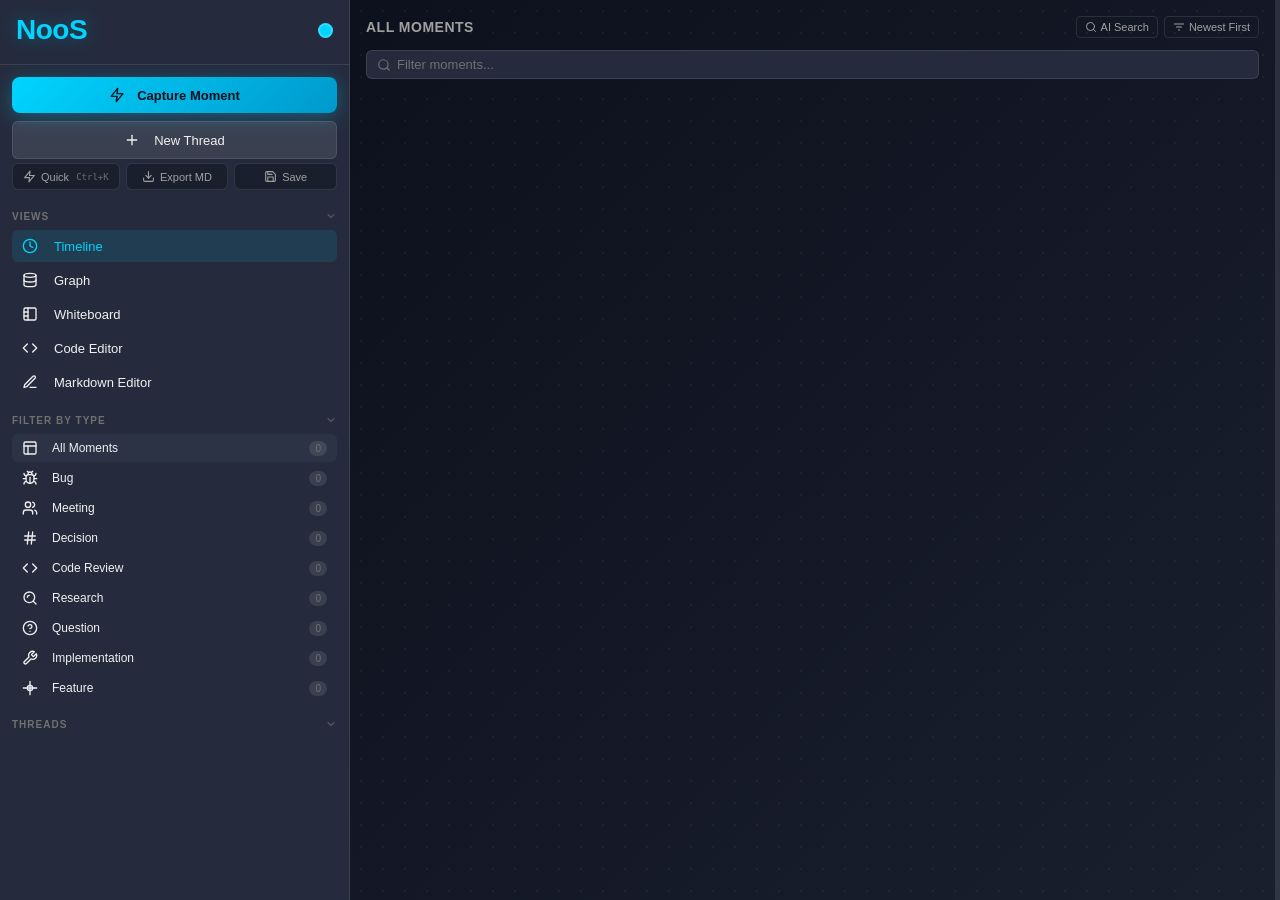
==== noos.html @ 1349503b "Initial commit: NooS, a rebrand of the RUBY moment-tracking app Forked from a working copy of RUBY (" ====
<!DOCTYPE html>
<html lang="en">
<head>
  <meta charset="UTF-8">
  <meta name="viewport" content="width=device-width, initial-scale=1.0">
 <link rel="icon" type="image/svg+xml" href="data:image/svg+xml,%3Csvg%20width%3D%2229%22%20height%3D%2233%22%20viewBox%3D%220%200%2029%2033%22%20fill%3D%22none%22%20xmlns%3D%22http%3A%2F%2Fwww.w3.org%2F2000%2Fsvg%22%3E%3Cpath%20d%3D%22M14.4088%200L28.8087%208.03863V24.1159L14.4088%2032.1545L0%2024.1159V8.03863L14.4088%200Z%22%20fill%3D%22%23FC6188%22%2F%3E%3Cpath%20d%3D%22M14.6623%2016.0365L0.156921%2024.0583L0.156922%208.01465L14.6623%2016.0365Z%22%20fill%3D%22%23E0115F%22%2F%3E%3Cpath%20d%3D%22M28.8087%208.03863L14.4089%2015.9957L14.4089%200L28.8087%208.03863Z%22%20fill%3D%22%23E0115F%22%2F%3E%3Cpath%20d%3D%22M28.8087%2024.1159L14.2226%2016.0346L28.8087%208.03864L28.8087%2024.1159Z%22%20fill%3D%22%23A00942%22%2F%3E%3Cpath%20d%3D%22M14.4088%2032.1545L14.329%2015.914L28.8086%2024.1159L14.4088%2032.1545Z%22%20fill%3D%22%23E0115F%22%2F%3E%3Cpath%20d%3D%22M14.4089%207.18172L22.6007%2011.7519V20.8923L14.4089%2025.4625L6.21705%2020.8923V11.7519L14.4089%207.18172Z%22%20fill%3D%22%23A00942%22%2F%3E%3Cpath%20d%3D%22M14.4088%2025.4625V7.18172L22.6011%2011.3847V20.8923L14.4088%2025.4625Z%22%20fill%3D%22%23FC6188%22%2F%3E%3C%2Fsvg%3E">
  <title>NooS</title>
  <link rel="stylesheet" href="noos.css">
  <script src="https://cdn.jsdelivr.net/npm/marked@11.1.1/marked.min.js"></script>
  <script src="https://cdn.jsdelivr.net/npm/d3@7.8.5/dist/d3.min.js"></script>
</head>
<body>
  <div class="trace-app">
    <!-- Mobile sidebar backdrop -->
    <div class="sidebar-backdrop" id="sidebarBackdrop" onclick="closeMobileSidebar()"></div>
    <!-- Sidebar -->
    <div class="sidebar" id="appSidebar">
      <div class="sidebar-header">
        <div class="sidebar-header-top">
          <div class="logo">
            <button class="logoModalBtn" onclick="showAboutModal()" style="background:none;border:none;cursor:pointer;padding:0;">
              <span class="logo-wordmark">NooS</span>
            </button>
          </div>
          
          <!-- Save Status + Theme grouped right -->
          <div style="display: flex; align-items: center; gap: 8px;">
            <div class="theme-indicator-wrapper">
              <div class="theme-indicator" id="themeIndicator" title="Change theme" onclick="toggleThemePopover(event)"></div>
              <div class="theme-popover" id="themePopover">
                <div class="theme-popover-title">Theme</div>
                <div class="theme-swatch-grid">
                  <div class="theme-swatch" data-theme="classic" style="background:#00d4ff" title="NooS Classic" onclick="applyTheme('classic');closeThemePopover()"></div>
                  <div class="theme-swatch" data-theme="ruby-noir" style="background:#e0115f" title="NooS Noir" onclick="applyTheme('ruby-noir');closeThemePopover()"></div>
                  <div class="theme-swatch" data-theme="ruby-twilight" style="background:#a78bfa" title="NooS Twilight" onclick="applyTheme('ruby-twilight');closeThemePopover()"></div>
                  <div class="theme-swatch" data-theme="ruby-forest" style="background:#34d399" title="NooS Forest" onclick="applyTheme('ruby-forest');closeThemePopover()"></div>
                  <div class="theme-swatch" data-theme="ruby-ocean" style="background:#3b82f6" title="NooS Ocean" onclick="applyTheme('ruby-ocean');closeThemePopover()"></div>
                  <div class="theme-swatch" data-theme="ruby-ember" style="background:#f59e0b" title="NooS Ember" onclick="applyTheme('ruby-ember');closeThemePopover()"></div>
                  <div class="theme-swatch" data-theme="ruby-slate" style="background:#58a6ff" title="NooS Slate" onclick="applyTheme('ruby-slate');closeThemePopover()"></div>
                  <div class="theme-swatch" data-theme="ruby-midnight" style="background:#60a5fa" title="NooS Midnight" onclick="applyTheme('ruby-midnight');closeThemePopover()"></div>
                  <div class="theme-swatch" data-theme="ruby-crimson" style="background:#fb7185" title="NooS Crimson" onclick="applyTheme('ruby-crimson');closeThemePopover()"></div>
                  <div class="theme-swatch" data-theme="ruby-cosmic" style="background:#c084fc" title="NooS Cosmic" onclick="applyTheme('ruby-cosmic');closeThemePopover()"></div>
                </div>
              </div>
            </div>
        </div>
      </div>
      </div>

      <div style="display: flex; flex-direction: column; gap: 8px; padding: 12px 12px 4px;">
        <button class="btn-primary" id="captureMomentBtn" style="width: 100%; margin: 0;">
          <svg class="icon-action" xmlns="http://www.w3.org/2000/svg" viewBox="0 0 24 24" fill="none" stroke="currentColor" stroke-width="2" stroke-linecap="round" stroke-linejoin="round"><polygon points="13 2 3 14 12 14 11 22 21 10 12 10 13 2"/></svg> Capture Moment
        </button>
        <button class="btn-secondary" id="newThreadBtn" style="width: 100%;">
          <svg class="icon-action" xmlns="http://www.w3.org/2000/svg" viewBox="0 0 24 24" fill="none" stroke="currentColor" stroke-width="2" stroke-linecap="round" stroke-linejoin="round"><path d="M5 12h14"/><path d="M12 5v14"/></svg> New Thread
        </button>
      </div>
      <div class="sidebar-tools">
        <button class="sidebar-tool-btn" onclick="openQuickCapture()" title="Quick Capture (Ctrl+K)">
          <svg xmlns="http://www.w3.org/2000/svg" viewBox="0 0 24 24" fill="none" stroke="currentColor" stroke-width="2" stroke-linecap="round" stroke-linejoin="round"><path d="M13 2 3 14h9l-1 8 10-12h-9l1-8z"/></svg>
          Quick <kbd style="font-size:9px;opacity:0.6;font-family:monospace;margin-left:2px;">Ctrl+K</kbd>
        </button>
        <button class="sidebar-tool-btn" onclick="exportToMarkdown()" title="Export to Markdown">
          <svg xmlns="http://www.w3.org/2000/svg" viewBox="0 0 24 24" fill="none" stroke="currentColor" stroke-width="2" stroke-linecap="round" stroke-linejoin="round"><path d="M21 15v4a2 2 0 0 1-2 2H5a2 2 0 0 1-2-2v-4"/><polyline points="7 10 12 15 17 10"/><line x1="12" x2="12" y1="15" y2="3"/></svg>
          Export MD
        </button>
        <button class="sidebar-tool-btn" id="navSaveBtn" onclick="navSave()" title="Save Now">
          <svg xmlns="http://www.w3.org/2000/svg" viewBox="0 0 24 24" fill="none" stroke="currentColor" stroke-width="2" stroke-linecap="round" stroke-linejoin="round"><path d="M19 21H5a2 2 0 0 1-2-2V5a2 2 0 0 1 2-2h11l5 5v11a2 2 0 0 1-2 2z"/><polyline points="17 21 17 13 7 13 7 21"/><polyline points="7 3 7 8 15 8"/></svg>
          Save
        </button>
      </div>

      <div class="nav-section">
        <h3 data-section="views" onclick="toggleNavSection('views')">Views <svg class="nav-section-chevron" xmlns="http://www.w3.org/2000/svg" viewBox="0 0 24 24" fill="none" stroke="currentColor" stroke-width="2.5" stroke-linecap="round" stroke-linejoin="round"><polyline points="6 9 12 15 18 9"/></svg></h3>
        <div class="nav-section-body" id="nav-section-body-views">
        <div class="nav-item active" data-view="timeline">
          <svg class="icon-nav" xmlns="http://www.w3.org/2000/svg" viewBox="0 0 24 24" fill="none" stroke="currentColor" stroke-width="2" stroke-linecap="round" stroke-linejoin="round"><circle cx="12" cy="12" r="10"/><polyline points="12 6 12 12 16 14"/></svg>
          Timeline
        </div>
        <div class="nav-item" data-view="graph">
          <svg class="icon-nav" xmlns="http://www.w3.org/2000/svg" viewBox="0 0 24 24" fill="none" stroke="currentColor" stroke-width="2" stroke-linecap="round" stroke-linejoin="round"><ellipse cx="12" cy="5" rx="9" ry="3"/><path d="M3 5v14c0 1.66 4 3 9 3s9-1.34 9-3V5"/><path d="M3 12c0 1.66 4 3 9 3s9-1.34 9-3"/></svg>
          Graph
        </div>
        <div class="nav-item" data-view="whiteboard">
          <svg class="icon-nav" xmlns="http://www.w3.org/2000/svg" viewBox="0 0 24 24" fill="none" stroke="currentColor" stroke-width="2" stroke-linecap="round" stroke-linejoin="round"><rect x="3" y="3" width="18" height="18" rx="2"/><path d="M9 3v18"/><path d="M3 9h6"/><path d="M3 15h6"/></svg>
          Whiteboard
        </div>
        <div class="nav-item" data-view="code">
          <svg class="icon-nav" xmlns="http://www.w3.org/2000/svg" viewBox="0 0 24 24" fill="none" stroke="currentColor" stroke-width="2" stroke-linecap="round" stroke-linejoin="round"><polyline points="16 18 22 12 16 6"/><polyline points="8 6 2 12 8 18"/></svg>
          Code Editor
        </div>
        <div class="nav-item" data-view="editor">
          <svg class="icon-nav" xmlns="http://www.w3.org/2000/svg" viewBox="0 0 24 24" fill="none" stroke="currentColor" stroke-width="2" stroke-linecap="round" stroke-linejoin="round"><path d="M12 20h9"/><path d="M16.5 3.5a2.121 2.121 0 0 1 3 3L7 19l-4 1 1-4Z"/></svg>
          Markdown Editor
        </div>
        </div>

        <h3 data-section="filtertype" onclick="toggleNavSection('filtertype')">Filter by Type <svg class="nav-section-chevron" xmlns="http://www.w3.org/2000/svg" viewBox="0 0 24 24" fill="none" stroke="currentColor" stroke-width="2.5" stroke-linecap="round" stroke-linejoin="round"><polyline points="6 9 12 15 18 9"/></svg></h3>
        <div class="nav-section-body" id="nav-section-body-filtertype">
        <div class="filter-item active" data-filter="all">
          <div class="filter-label">
            <svg class="icon-nav" xmlns="http://www.w3.org/2000/svg" viewBox="0 0 24 24" fill="none" stroke="currentColor" stroke-width="2" stroke-linecap="round" stroke-linejoin="round"><rect width="18" height="18" x="3" y="3" rx="2"/><path d="M3 9h18"/><path d="M9 21V9"/></svg>
            All Moments
          </div>
          <div class="filter-count" id="count-all">0</div>
        </div>
        <div class="filter-item" data-filter="bug">
          <div class="filter-label">
            <svg class="icon-nav" xmlns="http://www.w3.org/2000/svg" viewBox="0 0 24 24" fill="none" stroke="currentColor" stroke-width="2" stroke-linecap="round" stroke-linejoin="round"><path d="m8 2 1.88 1.88"/><path d="M14.12 3.88 16 2"/><path d="M9 7.13v-1a3.003 3.003 0 1 1 6 0v1"/><path d="M12 20c-3.3 0-6-2.7-6-6v-3a4 4 0 0 1 4-4h4a4 4 0 0 1 4 4v3c0 3.3-2.7 6-6 6"/><path d="M12 20v-9"/><path d="M6.53 9C4.6 8.8 3 7.1 3 5"/><path d="M6 13H2"/><path d="M3 21c0-2.1 1.7-3.9 3.8-4"/><path d="M20.97 5c0 2.1-1.6 3.8-3.5 4"/><path d="M22 13h-4"/><path d="M17.2 17c2.1.1 3.8 1.9 3.8 4"/></svg>
            Bug
          </div>
          <div class="filter-count" id="count-bug">0</div>
        </div>
        <div class="filter-item" data-filter="meeting">
          <div class="filter-label">
            <svg class="icon-nav" xmlns="http://www.w3.org/2000/svg" viewBox="0 0 24 24" fill="none" stroke="currentColor" stroke-width="2" stroke-linecap="round" stroke-linejoin="round"><path d="M16 21v-2a4 4 0 0 0-4-4H6a4 4 0 0 0-4 4v2"/><circle cx="9" cy="7" r="4"/><path d="M22 21v-2a4 4 0 0 0-3-3.87"/><path d="M16 3.13a4 4 0 0 1 0 7.75"/></svg>
            Meeting
          </div>
          <div class="filter-count" id="count-meeting">0</div>
        </div>
        <div class="filter-item" data-filter="decision">
          <div class="filter-label">
            <svg class="icon-nav" xmlns="http://www.w3.org/2000/svg" viewBox="0 0 24 24" fill="none" stroke="currentColor" stroke-width="2" stroke-linecap="round" stroke-linejoin="round"><line x1="4" x2="20" y1="9" y2="9"/><line x1="4" x2="20" y1="15" y2="15"/><line x1="10" x2="8" y1="3" y2="21"/><line x1="16" x2="14" y1="3" y2="21"/></svg>
            Decision
          </div>
          <div class="filter-count" id="count-decision">0</div>
        </div>
        <div class="filter-item" data-filter="codereview">
          <div class="filter-label">
            <svg class="icon-nav" xmlns="http://www.w3.org/2000/svg" viewBox="0 0 24 24" fill="none" stroke="currentColor" stroke-width="2" stroke-linecap="round" stroke-linejoin="round"><polyline points="16 18 22 12 16 6"/><polyline points="8 6 2 12 8 18"/></svg>
            Code Review
          </div>
          <div class="filter-count" id="count-codereview">0</div>
        </div>
        <div class="filter-item" data-filter="research">
          <div class="filter-label">
            <svg class="icon-nav" xmlns="http://www.w3.org/2000/svg" viewBox="0 0 24 24" fill="none" stroke="currentColor" stroke-width="2" stroke-linecap="round" stroke-linejoin="round"><circle cx="11" cy="11" r="8"/><path d="m21 21-4.3-4.3"/><path d="M11 8a3 3 0 0 0-3 3"/></svg>
            Research
          </div>
          <div class="filter-count" id="count-research">0</div>
        </div>
        <div class="filter-item" data-filter="question">
          <div class="filter-label">
            <svg class="icon-nav" xmlns="http://www.w3.org/2000/svg" viewBox="0 0 24 24" fill="none" stroke="currentColor" stroke-width="2" stroke-linecap="round" stroke-linejoin="round"><circle cx="12" cy="12" r="10"/><path d="M9.09 9a3 3 0 0 1 5.83 1c0 2-3 3-3 3"/><path d="M12 17h.01"/></svg>
            Question
          </div>
          <div class="filter-count" id="count-question">0</div>
        </div>
        <div class="filter-item" data-filter="implementation">
          <div class="filter-label">
            <svg class="icon-nav" xmlns="http://www.w3.org/2000/svg" viewBox="0 0 24 24" fill="none" stroke="currentColor" stroke-width="2" stroke-linecap="round" stroke-linejoin="round"><path d="M14.7 6.3a1 1 0 0 0 0 1.4l1.6 1.6a1 1 0 0 0 1.4 0l3.77-3.77a6 6 0 0 1-7.94 7.94l-6.91 6.91a2.12 2.12 0 0 1-3-3l6.91-6.91a6 6 0 0 1 7.94-7.94l-3.76 3.76z"/></svg>
            Implementation
          </div>
          <div class="filter-count" id="count-implementation">0</div>
        </div>
        <div class="filter-item" data-filter="feature">
          <div class="filter-label">
            <svg class="icon-nav" xmlns="http://www.w3.org/2000/svg" viewBox="0 0 24 24" fill="none" stroke="currentColor" stroke-width="2" stroke-linecap="round" stroke-linejoin="round"><path d="M12 2v20M2 12h20"/><circle cx="12" cy="12" r="4"/></svg>
            Feature
          </div>
          <div class="filter-count" id="count-feature">0</div>
        </div>
        </div><!-- end nav-section-body-filtertype -->

        <h3 data-section="threads" onclick="toggleNavSection('threads')">Threads <svg class="nav-section-chevron" xmlns="http://www.w3.org/2000/svg" viewBox="0 0 24 24" fill="none" stroke="currentColor" stroke-width="2.5" stroke-linecap="round" stroke-linejoin="round"><polyline points="6 9 12 15 18 9"/></svg></h3>
        <div class="nav-section-body" id="nav-section-body-threads">
        <div class="thread-list" id="threadList"></div>

        <div id="unthreadedFilter" class="filter-item hidden" style="margin-top: 12px;">
          <div class="filter-label">
            <svg class="icon-context" xmlns="http://www.w3.org/2000/svg" viewBox="0 0 24 24" fill="none" stroke="currentColor" stroke-width="2" stroke-linecap="round" stroke-linejoin="round"><line x1="12" x2="12" y1="17" y2="22"/><path d="M5 17h14v-1.76a2 2 0 0 0-1.11-1.79l-1.78-.9A2 2 0 0 1 15 10.76V6h1a2 2 0 0 0 0-4H8a2 2 0 0 0 0 4h1v4.76a2 2 0 0 1-1.11 1.79l-1.78.9A2 2 0 0 0 5 15.24Z"/></svg> Unthreaded
          </div>
          <div class="filter-count" id="count-unthreaded">0</div>
        </div>
        </div><!-- end nav-section-body-threads -->
      </div>
      
    </div>
    
    <!-- Timeline View -->
    <div class="timeline-view" id="timelineView">
      <div class="timeline-list">
        <div class="timeline-header" style="display:flex;align-items:center;justify-content:space-between;gap:8px;">
          <div class="timeline-title" id="timelineTitle">All Moments</div>
          <div style="display:flex;align-items:center;gap:6px;">
            <button class="sort-toggle-btn" id="aiSearchToggleBtn" onclick="toggleAiSearch()" title="AI Semantic Search">
              <svg xmlns="http://www.w3.org/2000/svg" viewBox="0 0 24 24" fill="none" stroke="currentColor" stroke-width="2" stroke-linecap="round" stroke-linejoin="round"><circle cx="11" cy="11" r="8"/><path d="m21 21-4.3-4.3"/></svg>
              AI Search
            </button>
            <button class="sort-toggle-btn" id="sortToggleBtn" onclick="toggleSortOrder()" title="Toggle sort order">
              <svg xmlns="http://www.w3.org/2000/svg" viewBox="0 0 24 24" fill="none" stroke="currentColor" stroke-width="2" stroke-linecap="round" stroke-linejoin="round"><path d="M3 6h18M7 12h10M11 18h2"/></svg>
              <span id="sortToggleLabel">Newest First</span>
            </button>
          </div>
        </div>

        <!-- AI Search Panel -->
        <div id="aiSearchPanel" style="display:none; padding: 10px 0 6px; border-bottom: 1px solid var(--border-color); margin-bottom: 8px;">
          <div style="display:flex;gap:8px;align-items:center;">
            <input id="searchInput" class="search-input" style="flex:1;font-size:13px;padding:8px 12px;background:rgba(0,0,0,0.3);border:1px solid var(--border-color);border-radius:6px;color:var(--text-primary);outline:none;" placeholder="Search by meaning… e.g. 'deploys that caused errors'">
            <button class="btn-search" id="searchBtn" style="white-space:nowrap;padding:8px 14px;font-size:12px;">🔍 Search</button>
            <button onclick="closeAiSearch()" style="background:none;border:none;color:var(--text-muted);cursor:pointer;font-size:16px;padding:4px 6px;" title="Close">✕</button>
          </div>
          <div id="searchResults" style="margin-top:6px;font-size:12px;color:var(--text-muted);"></div>
        </div>
        <div id="threadBanner" class="thread-banner hidden">
          <div class="thread-banner-content">
            <span class="thread-banner-icon"><svg class="icon-context" xmlns="http://www.w3.org/2000/svg" viewBox="0 0 24 24" fill="none" stroke="currentColor" stroke-width="2" stroke-linecap="round" stroke-linejoin="round"><path d="M12 17h.01"/><path d="M15 2H6a2 2 0 0 0-2 2v16a2 2 0 0 0 2 2h12a2 2 0 0 0 2-2V7Z"/><path d="M14 2v4a2 2 0 0 0 2 2h4"/></svg></span>
            <span class="thread-banner-text" id="threadBannerText"></span>
          </div>
          <div class="thread-banner-actions">
            <button class="thread-banner-btn" id="threadBannerDeleteBtn" onclick="confirmDeleteThread()" title="Delete Thread"><svg class="icon-action" xmlns="http://www.w3.org/2000/svg" viewBox="0 0 24 24" fill="none" stroke="currentColor" stroke-width="2" stroke-linecap="round" stroke-linejoin="round"><path d="M3 6h18"/><path d="M19 6v14c0 1-1 2-2 2H7c-1 0-2-1-2-2V6"/><path d="M8 6V4c0-1 1-2 2-2h4c1 0 2 1 2 2v2"/><line x1="10" x2="10" y1="11" y2="17"/><line x1="14" x2="14" y1="11" y2="17"/></svg></button>
            <button class="thread-banner-close" onclick="clearThreadFilter()">✕</button>
          </div>
        </div>
        <!-- Inline filter bar -->
        <div class="inline-filter-bar">
          <svg xmlns="http://www.w3.org/2000/svg" viewBox="0 0 24 24" fill="none" stroke="currentColor" stroke-width="2" stroke-linecap="round" stroke-linejoin="round"><circle cx="11" cy="11" r="8"/><path d="m21 21-4.3-4.3"/></svg>
          <input class="inline-filter-input" id="inlineFilterInput" type="text" placeholder="Filter moments..." autocomplete="off" oninput="onInlineFilterInput(this.value)">
          <button class="inline-filter-clear" id="inlineFilterClear" onclick="clearInlineFilter()" title="Clear filter">×</button>
        </div>
        <div id="onThisDayBanner"></div>
        <div id="momentsList"></div>
      </div>

      <!-- Resize Handle -->
      <div class="timeline-resize-handle" id="timelineResizeHandle"></div>

      <div class="detail-panel" id="detailPanel"></div>
    </div>

    <!-- Capture View -->
    <div class="capture-view" id="captureView">
      <div class="capture-header">
        <h1 id="captureTitle">Capture a Moment</h1>
        <div class="capture-subtitle" id="captureSubtitle">What are you thinking right now?</div>
        <div id="captureThreadIndicator" class="capture-thread-indicator hidden"></div>
      </div>
      
      <div class="type-selector" id="typeSelector">
        <div class="type-btn active" data-type="bug" style="color: #fa5252;">
          <div class="type-btn-icon"><svg class="icon-moment" xmlns="http://www.w3.org/2000/svg" viewBox="0 0 24 24" fill="none" stroke="currentColor" stroke-width="2" stroke-linecap="round" stroke-linejoin="round"><path d="m8 2 1.88 1.88"/><path d="M14.12 3.88 16 2"/><path d="M9 7.13v-1a3.003 3.003 0 1 1 6 0v1"/><path d="M12 20c-3.3 0-6-2.7-6-6v-3a4 4 0 0 1 4-4h4a4 4 0 0 1 4 4v3c0 3.3-2.7 6-6 6"/><path d="M12 20v-9"/><path d="M6.53 9C4.6 8.8 3 7.1 3 5"/><path d="M6 13H2"/><path d="M3 21c0-2.1 1.7-3.9 3.8-4"/><path d="M20.97 5c0 2.1-1.6 3.8-3.5 4"/><path d="M22 13h-4"/><path d="M17.2 17c2.1.1 3.8 1.9 3.8 4"/></svg></div>
          <div class="type-btn-label">Bug</div>
        </div>
        <div class="type-btn" data-type="meeting" style="color: #339af0;">
          <div class="type-btn-icon"><svg class="icon-moment" xmlns="http://www.w3.org/2000/svg" viewBox="0 0 24 24" fill="none" stroke="currentColor" stroke-width="2" stroke-linecap="round" stroke-linejoin="round"><path d="M16 21v-2a4 4 0 0 0-4-4H6a4 4 0 0 0-4 4v2"/><circle cx="9" cy="7" r="4"/><path d="M22 21v-2a4 4 0 0 0-3-3.87"/><path d="M16 3.13a4 4 0 0 1 0 7.75"/></svg></div>
          <div class="type-btn-label">Meeting</div>
        </div>
        <div class="type-btn" data-type="decision" style="color: #be4bdb;">
          <div class="type-btn-icon"><svg class="icon-moment" xmlns="http://www.w3.org/2000/svg" viewBox="0 0 24 24" fill="none" stroke="currentColor" stroke-width="2" stroke-linecap="round" stroke-linejoin="round"><line x1="4" x2="20" y1="9" y2="9"/><line x1="4" x2="20" y1="15" y2="15"/><line x1="10" x2="8" y1="3" y2="21"/><line x1="16" x2="14" y1="3" y2="21"/></svg></div>
          <div class="type-btn-label">Decision</div>
        </div>
        <div class="type-btn" data-type="codereview" style="color: #20c997;">
          <div class="type-btn-icon"><svg class="icon-moment" xmlns="http://www.w3.org/2000/svg" viewBox="0 0 24 24" fill="none" stroke="currentColor" stroke-width="2" stroke-linecap="round" stroke-linejoin="round"><polyline points="16 18 22 12 16 6"/><polyline points="8 6 2 12 8 18"/></svg></div>
          <div class="type-btn-label">Code Review</div>
        </div>
        <div class="type-btn" data-type="research" style="color: #a78bfa;">
          <div class="type-btn-icon"><svg class="icon-moment" xmlns="http://www.w3.org/2000/svg" viewBox="0 0 24 24" fill="none" stroke="currentColor" stroke-width="2" stroke-linecap="round" stroke-linejoin="round"><circle cx="11" cy="11" r="8"/><path d="m21 21-4.3-4.3"/><path d="M11 8a3 3 0 0 0-3 3"/></svg></div>
          <div class="type-btn-label">Research</div>
        </div>
        <div class="type-btn" data-type="question" style="color: #ff922b;">
          <div class="type-btn-icon"><svg class="icon-moment" xmlns="http://www.w3.org/2000/svg" viewBox="0 0 24 24" fill="none" stroke="currentColor" stroke-width="2" stroke-linecap="round" stroke-linejoin="round"><circle cx="12" cy="12" r="10"/><path d="M9.09 9a3 3 0 0 1 5.83 1c0 2-3 3-3 3"/><path d="M12 17h.01"/></svg></div>
          <div class="type-btn-label">Question</div>
        </div>
        <div class="type-btn" data-type="implementation" style="color: #51cf66;">
          <div class="type-btn-icon"><svg class="icon-moment" xmlns="http://www.w3.org/2000/svg" viewBox="0 0 24 24" fill="none" stroke="currentColor" stroke-width="2" stroke-linecap="round" stroke-linejoin="round"><path d="M14.7 6.3a1 1 0 0 0 0 1.4l1.6 1.6a1 1 0 0 0 1.4 0l3.77-3.77a6 6 0 0 1-7.94 7.94l-6.91 6.91a2.12 2.12 0 0 1-3-3l6.91-6.91a6 6 0 0 1 7.94-7.94l-3.76 3.76z"/></svg></div>
          <div class="type-btn-label">Implementation</div>
        </div>
        <div class="type-btn" data-type="feature" style="color: #ffd43b;">
          <div class="type-btn-icon"><svg class="icon-moment" xmlns="http://www.w3.org/2000/svg" viewBox="0 0 24 24" fill="none" stroke="currentColor" stroke-width="2" stroke-linecap="round" stroke-linejoin="round"><path d="M12 2v20M2 12h20"/><circle cx="12" cy="12" r="4"/></svg></div>
          <div class="type-btn-label">Feature</div>
        </div>
      </div>
      
      <div class="form-group">
        <label class="form-label">Thread (Optional)</label>
        <div style="display: flex; gap: 12px; align-items: center;">
          <select id="captureThreadSelect" class="form-input" style="flex: 1; margin: 0;">
            <option value="">No thread</option>
          </select>
          <button class="btn-secondary" id="createThreadFromCaptureBtn" style="margin: 0; white-space: nowrap;">
            <svg class="icon-action" xmlns="http://www.w3.org/2000/svg" viewBox="0 0 24 24" fill="none" stroke="currentColor" stroke-width="2" stroke-linecap="round" stroke-linejoin="round"><path d="M5 12h14"/><path d="M12 5v14"/></svg> New Thread
          </button>
        </div>
      </div>
      
      <div class="form-group">
        <label class="form-label">Your Thought</label>
        <textarea id="captureText" class="form-textarea" placeholder="What's on your mind? (Markdown + [[wikilinks]] supported)"></textarea>
      </div>
      
      <div id="templateFields" class="form-group" style="display: none;">
        <label class="form-label">Additional Details</label>
        <div id="templateFieldsContainer"></div>
      </div>
      
      <div class="form-grid">
        <div class="form-group" style="margin-bottom: 0;">
          <label class="form-label">Context (Optional)</label>
          <div class="context-fields">
            <input id="contextService" class="form-input" placeholder="Service name">
            <input id="contextEnvironment" class="form-input" placeholder="Environment" value="production">
            <input id="contextVersion" class="form-input" placeholder="Version/commit">
          </div>
        </div>
        
        <div class="form-group" style="margin-bottom: 0;">
          <label class="form-label">Priority / Pin</label>
          <div class="priority-selector">
            <button class="priority-btn" data-priority="critical">
              🔴 Critical
            </button>
            <button class="priority-btn" data-priority="follow-up">
              🟡 Follow-up
            </button>
            <button class="priority-btn" data-priority="pinned">
              ⭐ Pinned
            </button>
            <button class="priority-btn" data-priority="none">
              ➖ None
            </button>
          </div>
        </div>
      </div>
      
      <div class="form-group">
        <label class="form-label">Tags</label>
        <div class="tags-input-container">
          <input id="tagsInput" class="tags-input" placeholder="Add tags (e.g., #latency, #ui, #customer-impact) - press Enter to add">
        </div>
        <div class="tags-display" id="tagsDisplay"></div>
      </div>
      
      <div class="form-group">
        <label class="form-label">Attachments</label>
        <div style="display: flex; gap: 12px; margin-bottom: 12px;">
          <button class="btn-secondary" id="addChartBtn" style="flex: 1; margin: 0;">
            <svg class="icon-content" xmlns="http://www.w3.org/2000/svg" viewBox="0 0 24 24" fill="none" stroke="currentColor" stroke-width="2" stroke-linecap="round" stroke-linejoin="round"><polyline points="22 12 18 12 15 21 9 3 6 12 2 12"/></svg>
            Chart
          </button>
          <button class="btn-secondary" id="addCodeBtn" style="flex: 1; margin: 0;">
            <svg class="icon-content" xmlns="http://www.w3.org/2000/svg" viewBox="0 0 24 24" fill="none" stroke="currentColor" stroke-width="2" stroke-linecap="round" stroke-linejoin="round"><polyline points="16 18 22 12 16 6"/><polyline points="8 6 2 12 8 18"/></svg>
            Code
          </button>
          <button class="btn-secondary" id="addTableBtn" style="flex: 1; margin: 0;">
            <svg class="icon-content" xmlns="http://www.w3.org/2000/svg" viewBox="0 0 24 24" fill="none" stroke="currentColor" stroke-width="2" stroke-linecap="round" stroke-linejoin="round"><rect width="18" height="18" x="3" y="3" rx="2"/><path d="M3 9h18"/><path d="M3 15h18"/><path d="M9 3v18"/><path d="M15 3v18"/></svg>
            Table
          </button>
          <button class="btn-secondary" id="addFileBtn" style="flex: 1; margin: 0;">
            <svg class="icon-content" xmlns="http://www.w3.org/2000/svg" viewBox="0 0 24 24" fill="none" stroke="currentColor" stroke-width="2" stroke-linecap="round" stroke-linejoin="round"><path d="m21.44 11.05-9.19 9.19a6 6 0 0 1-8.49-8.49l8.57-8.57A4 4 0 1 1 18 8.84l-8.59 8.57a2 2 0 0 1-2.83-2.83l8.49-8.48"/></svg>
            Files
          </button>
        </div>
        <input type="file" id="fileInput" multiple accept="image/*,application/pdf,.doc,.docx,.txt" style="display: none;">
        <div class="chart-preview" id="chartPreview"></div>
        <div class="code-preview" id="codePreview"></div>
        <div class="table-preview" id="tablePreview"></div>
        <div class="attachments-container" id="attachmentsPreview"></div>
      </div>
      
      <div class="form-actions">
        <button class="btn-large btn-cancel" id="cancelCaptureBtn">Cancel</button>
        <button class="btn-large btn-capture" id="submitCaptureBtn"><svg class="icon-action" xmlns="http://www.w3.org/2000/svg" viewBox="0 0 24 24" fill="none" stroke="currentColor" stroke-width="2" stroke-linecap="round" stroke-linejoin="round"><polygon points="13 2 3 14 12 14 11 22 21 10 12 10 13 2"/></svg> Capture Moment</button>
      </div>
    </div>
    
    <!-- Search View -->
    <div class="search-view" id="searchView">
      <div class="search-header">
        <div class="search-box">
          <input id="searchInput" class="search-input" placeholder="Search by keyword or meaning…">
          <button class="btn-search" id="searchBtn">Search</button>
        </div>
      </div>
      <!-- Filter bar -->
      <div class="search-filter-bar" id="searchFilterBar">
        <div class="search-filter-group">
          <span class="search-filter-label">Type</span>
          <span class="sf-pill active" data-sf-type="all">All</span>
          <span class="sf-pill" data-sf-type="bug">Bug</span>
          <span class="sf-pill" data-sf-type="meeting">Meeting</span>
          <span class="sf-pill" data-sf-type="decision">Decision</span>
          <span class="sf-pill" data-sf-type="codereview">Code Review</span>
          <span class="sf-pill" data-sf-type="research">Research</span>
          <span class="sf-pill" data-sf-type="question">Question</span>
          <span class="sf-pill" data-sf-type="implementation">Impl</span>
          <span class="sf-pill" data-sf-type="feature">Feature</span>
        </div>
        <div class="sf-divider"></div>
        <div class="search-filter-group">
          <span class="search-filter-label">Date</span>
          <span class="sf-pill active" data-sf-date="all">All time</span>
          <span class="sf-pill" data-sf-date="today">Today</span>
          <span class="sf-pill" data-sf-date="week">This week</span>
          <span class="sf-pill" data-sf-date="month">This month</span>
        </div>
      </div>
      <div class="search-results-count" id="searchResultsCount"></div>
      <div class="search-results" id="searchResults">
        <div class="empty-state">
          <div class="empty-state-icon">🔍</div>
          <h3>Search your moments</h3>
          <p>Filter by type or date, or search by keyword and meaning</p>
        </div>
      </div>
    </div>
    
    <!-- Graph View -->
    <div class="graph-view" id="graphView">
      <div class="graph-container-wrapper">
        <div class="graph-header">
          <h2>Knowledge Graph</h2>
          <p class="graph-subtitle">Visualize connections between moments using [[wikilinks]]</p>
          <div class="graph-legend">
            <div class="legend-item">
              <div class="legend-dot" style="background: var(--accent-primary);"></div>
              <span>Selected</span>
            </div>
            <div class="legend-item">
              <div class="legend-dot" style="background: var(--ruby-accent);"></div>
              <span>Linked</span>
            </div>
            <div class="legend-item">
              <div class="legend-dot" style="background: var(--text-muted);"></div>
              <span>Unlinked</span>
            </div>
          </div>
        </div>
        <div id="graphContainer"></div>
      </div>
      
      <div class="detail-panel" id="graphDetailPanel"></div>
    </div>

    <!-- Whiteboard View -->
    <div class="whiteboard-view" id="whiteboardView">
      <div class="whiteboard-toolbar" id="whiteboardToolbar">
        <span class="wb-toolbar-title">Whiteboard</span>
        <button class="wb-tool-btn" id="wbAddText">
          <svg class="icon-action" xmlns="http://www.w3.org/2000/svg" viewBox="0 0 24 24" fill="none" stroke="currentColor" stroke-width="2" stroke-linecap="round" stroke-linejoin="round"><path d="M17 6H3"/><path d="M21 12H3"/><path d="M15 18H3"/></svg>
          Text
        </button>
        <button class="wb-tool-btn" id="wbAddCode">
          <svg class="icon-action" xmlns="http://www.w3.org/2000/svg" viewBox="0 0 24 24" fill="none" stroke="currentColor" stroke-width="2" stroke-linecap="round" stroke-linejoin="round"><polyline points="16 18 22 12 16 6"/><polyline points="8 6 2 12 8 18"/></svg>
          Code
        </button>
        <button class="wb-tool-btn" id="wbAddImage">
          <svg class="icon-action" xmlns="http://www.w3.org/2000/svg" viewBox="0 0 24 24" fill="none" stroke="currentColor" stroke-width="2" stroke-linecap="round" stroke-linejoin="round"><rect x="3" y="3" width="18" height="18" rx="2"/><circle cx="8.5" cy="8.5" r="1.5"/><polyline points="21 15 16 10 5 21"/></svg>
          Image
        </button>
        <button class="wb-tool-btn" id="wbAddMoment">
          <svg class="icon-action" xmlns="http://www.w3.org/2000/svg" viewBox="0 0 24 24" fill="none" stroke="currentColor" stroke-width="2" stroke-linecap="round" stroke-linejoin="round"><circle cx="12" cy="12" r="10"/><polyline points="12 6 12 12 16 14"/></svg>
          Moment
        </button>
        <button class="wb-tool-btn" id="wbLinkMode">
          <svg class="icon-action" xmlns="http://www.w3.org/2000/svg" viewBox="0 0 24 24" fill="none" stroke="currentColor" stroke-width="2" stroke-linecap="round" stroke-linejoin="round"><path d="M10 13a5 5 0 0 0 7.54.54l3-3a5 5 0 0 0-7.07-7.07l-1.72 1.71"/><path d="M14 11a5 5 0 0 0-7.54-.54l-3 3a5 5 0 0 0 7.07 7.07l1.71-1.71"/></svg>
          Link
        </button>
        <button class="wb-tool-btn" id="wbClearCanvas" style="margin-left:4px;color:var(--text-muted)">Clear All</button>
        <div class="wb-zoom-controls">
          <button id="wbZoomOut">−</button>
          <span id="wbZoomLabel">100%</span>
          <button id="wbZoomIn">+</button>
          <button id="wbZoomReset">Reset</button>
        </div>
      </div>
      <div class="whiteboard-canvas-outer" id="wbCanvasOuter">
        <div class="whiteboard-canvas" id="wbCanvas">
          <svg class="wb-links-svg" id="wbLinksSvg"></svg>
        </div>
      </div>
    </div>

    <!-- Markdown Editor View -->
    <div class="markdown-editor-view" id="markdownEditorView">
      <div class="md-header">
        <select class="md-doc-select" id="mdDocSelect" onchange="mdSwitchDoc(this.value)"></select>
        <input class="md-title-input" id="mdTitleInput" placeholder="Untitled" oninput="mdOnTitleChange()" />
        <button class="btn-secondary" onclick="mdNewDoc()" title="New document" style="padding:5px 10px;font-size:12px;">+ New</button>
        <button class="btn-secondary" onclick="mdDeleteDoc()" title="Delete document" style="padding:5px 10px;font-size:12px;color:var(--text-muted);">Delete</button>
      </div>
      <div class="md-toolbar">
        <button class="md-tool-btn" onclick="mdWrap('**','**')" title="Bold"><b>B</b></button>
        <button class="md-tool-btn" onclick="mdWrap('*','*')" title="Italic"><i>I</i></button>
        <button class="md-tool-btn" onclick="mdWrap('~~','~~')" title="Strikethrough"><s>S</s></button>
        <div class="md-tool-sep"></div>
        <button class="md-tool-btn" onclick="mdLinePrefix('# ')" title="Heading 1">H1</button>
        <button class="md-tool-btn" onclick="mdLinePrefix('## ')" title="Heading 2">H2</button>
        <button class="md-tool-btn" onclick="mdLinePrefix('### ')" title="Heading 3">H3</button>
        <div class="md-tool-sep"></div>
        <button class="md-tool-btn" onclick="mdLinePrefix('- ')" title="Bullet list">• List</button>
        <button class="md-tool-btn" onclick="mdLinePrefix('1. ')" title="Numbered list">1. List</button>
        <button class="md-tool-btn" onclick="mdLinePrefix('> ')" title="Blockquote">" Quote</button>
        <div class="md-tool-sep"></div>
        <button class="md-tool-btn" onclick="mdWrap('\`','\`')" title="Inline code">`code`</button>
        <button class="md-tool-btn" onclick="mdInsertBlock('\`\`\`\n','\n\`\`\`')" title="Code block">```</button>
        <button class="md-tool-btn" onclick="mdInsertAtCursor('\n---\n')" title="Horizontal rule">—</button>
        <button class="md-tool-btn" onclick="mdInsertLink()" title="Link">🔗</button>
      </div>
      <div class="md-body">
        <div class="md-editor-pane">
          <textarea id="mdEditorTextarea" placeholder="Start writing…" spellcheck="true" oninput="mdOnInput()"></textarea>
        </div>
        <div class="md-preview-pane" id="mdPreview"></div>
      </div>
    </div>

    <!-- Code Editor View -->
    <div class="code-editor-view" id="codeEditorView">
      <div class="ce-topbar">
        <div class="ce-tab-bar" id="ceTabBar"></div>
        <button class="ce-run-btn" id="ceRunBtn" onclick="ceRun()" title="Run (Ctrl+Enter)">▶ Run</button>
      </div>
      <div class="ce-body">
        <div class="ce-editor-area">
          <div class="ce-editor-mount" id="ceEditorMount"></div>
          <div class="ce-loading" id="ceLoading">
            <div class="ce-spinner"></div>
            Loading Monaco Editor…
          </div>
        </div>
        <div class="ce-divider" id="ceDivider"></div>
        <div class="ce-output-panel" id="ceOutputPanel">
          <div class="ce-output-header">
            <button class="ce-out-tab active" id="ceOutTabOutput" onclick="ceShowTab('output')">Output</button>
            <button class="ce-out-tab" id="ceOutTabInput" onclick="ceShowTab('input')">Input</button>
            <span class="ce-exec-time" id="ceExecTime"></span>
            <button class="ce-clear-btn" onclick="ceClearOutput()">Clear</button>
          </div>
          <div class="ce-output-body" id="ceOutputBody">
            <div class="ce-output-empty">▶ Run your code to see output here</div>
          </div>
          <textarea class="ce-input-body" id="ceInputBody" placeholder="Paste input data here…&#10;&#10;Access it in your script via:&#10;  $input  → raw string&#10;  $json   → parsed JSON (or null)&#10;  $lines  → array of lines&#10;  $csv    → array of string arrays"></textarea>
        </div>
      </div>
      <div class="ce-status-bar">
        <select class="ce-lang-select" id="ceLangSelect" onchange="ceLangChange(this.value)">
          <option value="plaintext">Plain Text</option>
          <option value="javascript">JavaScript</option>
          <option value="typescript">TypeScript</option>
          <option value="html">HTML</option>
          <option value="css">CSS</option>
          <option value="scss">SCSS</option>
          <option value="less">Less</option>
          <option value="json">JSON</option>
          <option value="markdown">Markdown</option>
          <option value="python">Python</option>
          <option value="ruby">Ruby</option>
          <option value="go">Go</option>
          <option value="rust">Rust</option>
          <option value="java">Java</option>
          <option value="c">C</option>
          <option value="cpp">C++</option>
          <option value="csharp">C#</option>
          <option value="php">PHP</option>
          <option value="swift">Swift</option>
          <option value="kotlin">Kotlin</option>
          <option value="shell">Shell</option>
          <option value="sql">SQL</option>
          <option value="yaml">YAML</option>
          <option value="xml">XML</option>
          <option value="dockerfile">Dockerfile</option>
        </select>
        <span class="ce-cursor-pos" id="ceCursorPos">Ln 1, Col 1</span>
        <span class="ce-sb-spacer"></span>
        <button class="ce-format-btn" id="ceFormatBtn" onclick="ceFormat()">Format</button>
      </div>
    </div>

    <!-- Quick Capture Overlay -->
    <div class="quick-capture-overlay" id="quickCaptureOverlay" onclick="qcBackdropClick(event)">
      <div class="quick-capture-modal">
        <div class="qc-header">
          <span class="qc-header-title">
            <svg style="width:14px;height:14px;vertical-align:-2px;margin-right:4px;" xmlns="http://www.w3.org/2000/svg" viewBox="0 0 24 24" fill="none" stroke="currentColor" stroke-width="2" stroke-linecap="round" stroke-linejoin="round"><polygon points="13 2 3 14 12 14 11 22 21 10 12 10 13 2"/></svg>
            Quick Capture
          </span>
          <kbd class="qc-kbd">Ctrl+K</kbd>
          <button class="qc-close" onclick="closeQuickCapture()">✕</button>
        </div>
        <div class="qc-type-bar" id="qcTypeBar"></div>
        <textarea class="qc-textarea" id="qcText" placeholder="What's on your mind?" rows="4"></textarea>
        <div class="qc-footer">
          <select class="qc-thread-select" id="qcThreadSelect">
            <option value="">No thread</option>
          </select>
          <button class="qc-submit" onclick="submitQuickCapture()">
            Capture <kbd>↵</kbd>
          </button>
        </div>
      </div>
    </div>

    <!-- Mobile Bottom Navigation -->
    <nav class="mobile-bottom-nav" id="mobileBottomNav">
      <button class="mobile-nav-item active" data-view="timeline" onclick="mobileNavTo('timeline')">
        <svg xmlns="http://www.w3.org/2000/svg" viewBox="0 0 24 24" fill="none" stroke="currentColor" stroke-width="2" stroke-linecap="round" stroke-linejoin="round"><circle cx="12" cy="12" r="10"/><polyline points="12 6 12 12 16 14"/></svg>
        <span>Timeline</span>
      </button>
      <button class="mobile-nav-item capture-nav" data-view="capture" onclick="mobileNavTo('capture')">
        <svg xmlns="http://www.w3.org/2000/svg" viewBox="0 0 24 24" fill="none" stroke="currentColor" stroke-width="2" stroke-linecap="round" stroke-linejoin="round"><polygon points="13 2 3 14 12 14 11 22 21 10 12 10 13 2"/></svg>
        <span>Capture</span>
      </button>
      <button class="mobile-nav-item" data-view="search" onclick="mobileNavTo('search')">
        <svg xmlns="http://www.w3.org/2000/svg" viewBox="0 0 24 24" fill="none" stroke="currentColor" stroke-width="2" stroke-linecap="round" stroke-linejoin="round"><circle cx="11" cy="11" r="8"/><path d="m21 21-4.3-4.3"/></svg>
        <span>Search</span>
      </button>
      <button class="mobile-nav-item" data-view="graph" onclick="mobileNavTo('graph')">
        <svg xmlns="http://www.w3.org/2000/svg" viewBox="0 0 24 24" fill="none" stroke="currentColor" stroke-width="2" stroke-linecap="round" stroke-linejoin="round"><circle cx="5" cy="12" r="2"/><circle cx="19" cy="5" r="2"/><circle cx="19" cy="19" r="2"/><path d="M7 12h10"/><path d="m7 10 10-3"/><path d="m7 14 10 3"/></svg>
        <span>Graph</span>
      </button>
      <button class="mobile-nav-item" data-view="whiteboard" onclick="mobileNavTo('whiteboard')">
        <svg xmlns="http://www.w3.org/2000/svg" viewBox="0 0 24 24" fill="none" stroke="currentColor" stroke-width="2" stroke-linecap="round" stroke-linejoin="round"><rect x="3" y="3" width="18" height="18" rx="2"/><path d="M9 3v18"/><path d="M3 9h6"/><path d="M3 15h6"/></svg>
        <span>Board</span>
      </button>
      <button class="mobile-nav-item" data-view="code" onclick="mobileNavTo('code')">
        <svg xmlns="http://www.w3.org/2000/svg" viewBox="0 0 24 24" fill="none" stroke="currentColor" stroke-width="2" stroke-linecap="round" stroke-linejoin="round"><polyline points="16 18 22 12 16 6"/><polyline points="8 6 2 12 8 18"/></svg>
        <span>Code Editor</span>
      </button>
      <button class="mobile-nav-item" data-view="editor" onclick="mobileNavTo('editor')">
        <svg xmlns="http://www.w3.org/2000/svg" viewBox="0 0 24 24" fill="none" stroke="currentColor" stroke-width="2" stroke-linecap="round" stroke-linejoin="round"><path d="M12 20h9"/><path d="M16.5 3.5a2.121 2.121 0 0 1 3 3L7 19l-4 1 1-4Z"/></svg>
        <span>Markdown Editor</span>
      </button>
      <button class="mobile-nav-item" onclick="openMobileSidebar()">
        <svg xmlns="http://www.w3.org/2000/svg" viewBox="0 0 24 24" fill="none" stroke="currentColor" stroke-width="2" stroke-linecap="round" stroke-linejoin="round"><line x1="4" x2="20" y1="6" y2="6"/><line x1="4" x2="20" y1="12" y2="12"/><line x1="4" x2="20" y1="18" y2="18"/></svg>
        <span>Menu</span>
      </button>
    </nav>
  </div>

  <!-- About Modal -->
  <div class="modal-overlay" id="aboutModal">
    <div class="modal modal-wide">
      <h2>📖 About NooS</h2>
      
      <div class="about-content">
        <p><strong>NooS</strong> is a developer-focused note-taking tool designed specifically for SREs, DevOps engineers, and developers who need to capture contextual information during critical moments.</p>
        
        <h3>🎯 The Concept</h3>
        <p>In fast-paced development and operations environments, context is everything. NooS helps you capture thoughts, observations, and data exactly when they matter most—during incidents, deployments, debugging sessions, and decision-making moments.</p>
        
        <p>Unlike traditional note-taking apps, NooS is built around the concept of "moments"—timestamped snapshots that include not just text, but also charts, code snippets, tables, and contextual metadata like service names, environments, and versions.</p>
        
        <h3>✨ Key Features</h3>
        <div class="feature-grid">
          <div class="feature-item">
            <div class="feature-item-title">📝 Multiple Moment Types</div>
            <div class="feature-item-desc">Incidents, Deploys, Ideas, Bugs, Meetings, Decisions, and more</div>
          </div>
          <div class="feature-item">
            <div class="feature-item-title"><svg class="icon-context" xmlns="http://www.w3.org/2000/svg" viewBox="0 0 24 24" fill="none" stroke="currentColor" stroke-width="2" stroke-linecap="round" stroke-linejoin="round"><path d="M12 17h.01"/><path d="M15 2H6a2 2 0 0 0-2 2v16a2 2 0 0 0 2 2h12a2 2 0 0 0 2-2V7Z"/><path d="M14 2v4a2 2 0 0 0 2 2h4"/></svg> Thread Organization</div>
            <div class="feature-item-desc">Group related moments into threads for complex investigations</div>
          </div>
          <div class="feature-item">
            <div class="feature-item-title">📊 Rich Attachments</div>
            <div class="feature-item-desc">Embed charts, code blocks, and tables directly in your moments</div>
          </div>
          <div class="feature-item">
            <div class="feature-item-title">🔍 Semantic Search</div>
            <div class="feature-item-desc">AI-powered search to find moments by meaning, not just keywords</div>
          </div>
          <div class="feature-item">
            <div class="feature-item-title"><svg class="icon-action" xmlns="http://www.w3.org/2000/svg" viewBox="0 0 24 24" fill="none" stroke="currentColor" stroke-width="2" stroke-linecap="round" stroke-linejoin="round"><circle cx="13.5" cy="6.5" r=".5" fill="currentColor"/><circle cx="17.5" cy="10.5" r=".5" fill="currentColor"/><circle cx="8.5" cy="7.5" r=".5" fill="currentColor"/><circle cx="6.5" cy="12.5" r=".5" fill="currentColor"/><path d="M12 2C6.5 2 2 6.5 2 12s4.5 10 10 10c.926 0 1.648-.746 1.648-1.688 0-.437-.18-.835-.437-1.125-.29-.289-.438-.652-.438-1.125a1.64 1.64 0 0 1 1.668-1.668h1.996c3.051 0 5.555-2.503 5.555-5.554C21.965 6.012 17.461 2 12 2z"/></svg> Syntax Highlighting</div>
            <div class="feature-item-desc">Beautiful code rendering with support for multiple languages</div>
          </div>
          <div class="feature-item">
            <div class="feature-item-title"><svg class="icon-action" xmlns="http://www.w3.org/2000/svg" viewBox="0 0 24 24" fill="none" stroke="currentColor" stroke-width="2" stroke-linecap="round" stroke-linejoin="round"><path d="M19 21H5a2 2 0 0 1-2-2V5a2 2 0 0 1 2-2h11l5 5v11a2 2 0 0 1-2 2z"/><polyline points="17 21 17 13 7 13 7 21"/><polyline points="7 3 7 8 15 8"/></svg> Local Storage</div>
            <div class="feature-item-desc">All data stays in your browser—complete privacy</div>
          </div>
        </div>
        
        <h3>🚀 Getting Started</h3>
        <ul>
          <li><strong>Capture a Moment:</strong> Click the "Capture Moment" button to create a new entry</li>
          <li><strong>Choose a Type:</strong> Select the type that best describes what you're capturing</li>
          <li><strong>Add Context:</strong> Include service name, environment, and version information</li>
          <li><strong>Attach Data:</strong> Add charts for metrics, code snippets, or tables as needed</li>
          <li><strong>Organize with Threads:</strong> Create threads to group related moments together</li>
          <li><strong>Search & Filter:</strong> Use the sidebar to filter by type or search semantically</li>
        </ul>
        
        <h3>💡 Pro Tips</h3>
        <ul>
          <li>Create threads for long-running incidents or investigations</li>
          <li>Use observation moments to track gradual changes over time</li>
          <li>Attach charts during incidents to visualize what you're seeing</li>
          <li>Use the semantic search to find "moments when latency spiked"</li>
          <li>Edit moments to add more information as situations develop</li>
        </ul>
        
        <h3>🎨 Theme</h3>
        <div id="modalThemeGrid" style="display: grid; grid-template-columns: 1fr 1fr; gap: 8px; margin-bottom: 16px;">
          <div class="theme-option" data-theme="classic" onclick="selectThemeFromModal(this)">
            <div class="theme-color-preview" style="background: #00d4ff;"></div>
            <span class="theme-name">NooS Classic</span>
          </div>
          <div class="theme-option" data-theme="ruby-noir" onclick="selectThemeFromModal(this)">
            <div class="theme-color-preview" style="background: #e0115f;"></div>
            <span class="theme-name">NooS Noir</span>
          </div>
          <div class="theme-option" data-theme="ruby-twilight" onclick="selectThemeFromModal(this)">
            <div class="theme-color-preview" style="background: #a78bfa;"></div>
            <span class="theme-name">NooS Twilight</span>
          </div>
          <div class="theme-option" data-theme="ruby-forest" onclick="selectThemeFromModal(this)">
            <div class="theme-color-preview" style="background: #34d399;"></div>
            <span class="theme-name">NooS Forest</span>
          </div>
          <div class="theme-option" data-theme="ruby-ocean" onclick="selectThemeFromModal(this)">
            <div class="theme-color-preview" style="background: #3b82f6;"></div>
            <span class="theme-name">NooS Ocean</span>
          </div>
          <div class="theme-option" data-theme="ruby-ember" onclick="selectThemeFromModal(this)">
            <div class="theme-color-preview" style="background: #f59e0b;"></div>
            <span class="theme-name">NooS Ember</span>
          </div>
          <div class="theme-option" data-theme="ruby-slate" onclick="selectThemeFromModal(this)">
            <div class="theme-color-preview" style="background: #58a6ff;"></div>
            <span class="theme-name">NooS Slate</span>
          </div>
          <div class="theme-option" data-theme="ruby-midnight" onclick="selectThemeFromModal(this)">
            <div class="theme-color-preview" style="background: #60a5fa;"></div>
            <span class="theme-name">NooS Midnight</span>
          </div>
          <div class="theme-option" data-theme="ruby-crimson" onclick="selectThemeFromModal(this)">
            <div class="theme-color-preview" style="background: #fb7185;"></div>
            <span class="theme-name">NooS Crimson</span>
          </div>
          <div class="theme-option" data-theme="ruby-cosmic" onclick="selectThemeFromModal(this)">
            <div class="theme-color-preview" style="background: #c084fc;"></div>
            <span class="theme-name">NooS Cosmic</span>
          </div>
        </div>


        <h3>&#x1F419; GitHub Sync</h3>
        <div id="githubSyncStatus" style="display:none;font-size:13px;color:var(--text-secondary);margin-bottom:12px;padding:12px;background:rgba(81,207,102,0.1);border:1px solid rgba(81,207,102,0.3);border-radius:8px;">
          <div style="display:flex;align-items:center;gap:8px;margin-bottom:6px;">
            <svg style="width:18px;height:18px;color:#51cf66;" xmlns="http://www.w3.org/2000/svg" viewBox="0 0 24 24" fill="none" stroke="currentColor" stroke-width="2" stroke-linecap="round" stroke-linejoin="round"><path d="M22 11.08V12a10 10 0 1 1-5.93-9.14"/><polyline points="22 4 12 14.01 9 11.01"/></svg>
            <span style="color:#51cf66;font-weight:600;font-size:14px;">GitHub Sync Active</span>
          </div>
          <div id="githubLastSave" style="font-size:12px;color:var(--text-muted);margin-bottom:8px;"></div>
        </div>
        <div class="form-group" style="margin-bottom:8px;">
          <label class="form-label">GitHub Personal Access Token (repo scope)</label>
          <input type="password" id="githubTokenInput" class="form-input" placeholder="ghp_xxxxxxxxxxxx" autocomplete="off">
        </div>
        <div style="display:grid;grid-template-columns:1fr 1fr;gap:12px;margin-bottom:12px;">
          <button class="btn-secondary" id="githubConnectBtn" onclick="setupGithubSync()" style="width:100%;">
            <svg class="icon-action" xmlns="http://www.w3.org/2000/svg" viewBox="0 0 24 24" fill="none" stroke="currentColor" stroke-width="2" stroke-linecap="round" stroke-linejoin="round"><path d="M15 22v-4a4.8 4.8 0 0 0-1-3.5c3 0 6-2 6-5.5.08-1.25-.27-2.48-1-3.5.28-1.15.28-2.35 0-3.5 0 0-1 0-3 1.5-2.64-.5-5.36-.5-8 0C6 2 5 2 5 2c-.3 1.15-.3 2.35 0 3.5A5.403 5.403 0 0 0 4 9c0 3.5 3 5.5 6 5.5-.39.49-.68 1.05-.85 1.65-.17.6-.22 1.23-.15 1.85v4"/><path d="M9 18c-4.51 2-5-2-7-2"/></svg>
            Connect GitHub
          </button>
          <button class="btn-secondary" id="githubDisconnectBtn" onclick="disableGithubSync()" style="width:100%;display:none;">
            <svg class="icon-action" xmlns="http://www.w3.org/2000/svg" viewBox="0 0 24 24" fill="none" stroke="currentColor" stroke-width="2" stroke-linecap="round" stroke-linejoin="round"><line x1="18" y1="6" x2="6" y2="18"/><line x1="6" y1="6" x2="18" y2="18"/></svg>
            Disconnect
          </button>
        </div>
        <p style="font-size:12px;color:var(--text-muted);font-style:italic;margin-bottom:16px;">
          Saves to <code style="font-size:11px;">noos-data.json</code> in the VincentFeliciano/NOOS repo. All users share the same data file. Polls every 60 s for updates from other users.
        </p>
        <div class="creator-section">
          <p>Created with 💎 by <span class="creator-name">Vincent Feliciano</span></p>
          <p>© 2026</p>
        </div>
      </div>
      
      <div class="modal-actions">
        <button class="btn-large btn-capture" onclick="hideAboutModal()">Got it!</button>
      </div>
    </div>
  </div>

  <!-- Chart Data Modal -->
  <div class="modal-overlay" id="chartModal">
    <div class="modal">
      <h2>Add Chart Data</h2>
      
      <div class="form-group">
        <label class="form-label">Chart Type</label>
        <select id="modalChartType" class="form-input">
          <option value="line">Line Chart</option>
          <option value="area">Area Chart</option>
          <option value="bar">Bar Chart</option>
          <option value="horizontalBar">Horizontal Bar Chart</option>
          <option value="scatter">Scatter Plot</option>
          <option value="pie">Pie Chart</option>
          <option value="donut">Donut Chart</option>
        </select>
      </div>
      
      <div class="form-group">
        <label class="form-label">Chart Title</label>
        <input id="modalChartTitle" class="form-input" placeholder="e.g., Latency (p95), Error Rate">
      </div>
      
      <div class="form-group">
        <label class="form-label">Data Points (comma-separated)</label>
        <textarea id="modalChartData" class="form-textarea" rows="4" placeholder="Enter values separated by commas&#10;e.g., 45, 52, 48, 63, 71, 68, 55, 49, 52, 58, 61, 54"></textarea>
      </div>
      
      <div class="form-group">
        <label class="form-label">Labels (optional, comma-separated)</label>
        <input id="modalChartLabels" class="form-input" placeholder="e.g., 1am, 2am, 3am, 4am...">
      </div>
      
      <div class="modal-actions">
        <button class="btn-large btn-cancel" id="modalCancelBtn">Cancel</button>
        <button class="btn-large btn-capture" id="modalAddBtn">Add Chart</button>
      </div>
    </div>
  </div>

  <!-- Confirmation Modal -->
  <div class="modal-overlay" id="confirmModal">
    <div class="modal modal-confirm">
      <div class="confirm-icon" id="confirmIcon">⚠️</div>
      <h2 id="confirmTitle">Are you sure?</h2>
      <p id="confirmMessage" class="confirm-message"></p>
      
      <div class="modal-actions">
        <button class="btn-large btn-cancel" id="confirmCancelBtn">Cancel</button>
        <button class="btn-large btn-delete" id="confirmDeleteBtn">Delete</button>
      </div>
    </div>
  </div>

  <!-- Code Block Modal -->
  <div class="modal-overlay" id="codeModal">
    <div class="modal modal-wide">
      <h2>Add Code Block</h2>
      
      <div class="form-group">
        <label class="form-label">Language</label>
        <select id="modalCodeLanguage" class="form-input">
          <option value="javascript">JavaScript</option>
          <option value="python">Python</option>
          <option value="java">Java</option>
          <option value="cpp">C++</option>
          <option value="csharp">C#</option>
          <option value="go">Go</option>
          <option value="rust">Rust</option>
          <option value="sql">SQL</option>
          <option value="bash">Bash</option>
          <option value="json">JSON</option>
          <option value="yaml">YAML</option>
          <option value="html">HTML</option>
          <option value="css">CSS</option>
          <option value="markdown">Markdown</option>
          <option value="plain">Plain Text</option>
        </select>
      </div>
      
      <div class="form-group">
        <label class="form-label">Title (optional)</label>
        <input id="modalCodeTitle" class="form-input" placeholder="e.g., Database migration script">
      </div>
      
      <div class="form-group">
        <label class="form-label">Code</label>
        <textarea id="modalCodeContent" class="form-textarea code-textarea" rows="12" placeholder="Paste your code here..."></textarea>
      </div>
      
      <div class="modal-actions">
        <button class="btn-large btn-cancel" id="codeModalCancelBtn">Cancel</button>
        <button class="btn-large btn-capture" id="codeModalAddBtn">Add Code</button>
      </div>
    </div>
  </div>

  <!-- Table Modal -->
  <div class="modal-overlay" id="tableModal">
    <div class="modal modal-wide">
      <h2>Create Table</h2>
      
      <div class="form-group">
        <label class="form-label">Title (optional)</label>
        <input id="modalTableTitle" class="form-input" placeholder="e.g., Performance Metrics">
      </div>
      
      <div class="form-group">
        <label class="form-label">Table Data (CSV format)</label>
        <textarea id="modalTableContent" class="form-textarea" rows="8" placeholder="Enter data in CSV format:&#10;&#10;Header 1, Header 2, Header 3&#10;Row 1 Col 1, Row 1 Col 2, Row 1 Col 3&#10;Row 2 Col 1, Row 2 Col 2, Row 2 Col 3"></textarea>
        <div style="font-size: 11px; color: var(--text-muted); margin-top: 6px;">
          💡 Tip: First row will be treated as headers. Separate columns with commas.
        </div>
      </div>
      
      <div class="modal-actions">
        <button class="btn-large btn-cancel" id="tableModalCancelBtn">Cancel</button>
        <button class="btn-large btn-capture" id="tableModalAddBtn">Add Table</button>
      </div>
    </div>
  </div>

  <!-- Image Modal -->
  <div class="modal-overlay" id="imageModal">
    <div class="modal" style="max-width: 90vw; max-height: 90vh;">
      <button class="image-modal-close" onclick="hideImageModal()" style="position: absolute; top: 16px; right: 16px; background: rgba(0,0,0,0.5); border: none; color: white; width: 32px; height: 32px; border-radius: 50%; cursor: pointer; display: flex; align-items: center; justify-content: center; font-size: 20px; z-index: 10001;">
        ×
      </button>
      <img id="modalImage" src="" alt="Full size image" style="max-width: 100%; max-height: 80vh; display: block; margin: 0 auto; border-radius: 8px;">
    </div>
  </div>

  <script src="https://cdnjs.cloudflare.com/ajax/libs/js-yaml/4.1.0/js-yaml.min.js"></script>

  <script src="noos.js"></script>
  
</body>
</html>
---- noos.css ----
/* Theme Variables */
    :root {
      /* Classic - Dark Blue (Default) */
      --bg-primary: #0a0e1a;
      --bg-secondary: #1a1f2e;
      --bg-tertiary: #252b3d;
      --bg-card: rgba(30, 35, 50, 0.6);
      --text-primary: #f0f0f0;
      --text-secondary: #a0a0a0;
      --text-muted: #707070;
      --border-color: rgba(255, 255, 255, 0.1);
      --accent-primary: #00d4ff;
      --accent-secondary: #0099cc;
      --ruby-accent: #e0115f;
    }
    
    [data-theme="ruby-noir"] {
      --bg-primary: #0d0d0d;
      --bg-secondary: #1a1a1a;
      --bg-tertiary: #2d2d2d;
      --bg-card: rgba(20, 20, 20, 0.6);
      --text-primary: #f0f0f0;
      --text-secondary: #a0a0a0;
      --text-muted: #707070;
      --border-color: rgba(255, 255, 255, 0.12);
      --accent-primary: #e0115f;
      --accent-secondary: #b00e4d;
      --ruby-accent: #e0115f;
    }
    
    [data-theme="ruby-twilight"] {
      --bg-primary: #0f0a1f;
      --bg-secondary: #1a1530;
      --bg-tertiary: #2d2548;
      --bg-card: rgba(26, 21, 48, 0.6);
      --text-primary: #e8e4f3;
      --text-secondary: #b8a8d8;
      --text-muted: #8878a8;
      --border-color: rgba(184, 168, 216, 0.15);
      --accent-primary: #a78bfa;
      --accent-secondary: #8b5cf6;
      --ruby-accent: #e0115f;
    }
    
    [data-theme="ruby-forest"] {
      --bg-primary: #0a1410;
      --bg-secondary: #152820;
      --bg-tertiary: #1f3d30;
      --bg-card: rgba(21, 40, 32, 0.6);
      --text-primary: #e4f3ea;
      --text-secondary: #8db89f;
      --text-muted: #5d8570;
      --border-color: rgba(141, 184, 159, 0.15);
      --accent-primary: #34d399;
      --accent-secondary: #10b981;
      --ruby-accent: #e0115f;
    }
    
    [data-theme="ruby-ocean"] {
      --bg-primary: #0a1628;
      --bg-secondary: #122340;
      --bg-tertiary: #1a3558;
      --bg-card: rgba(18, 35, 64, 0.6);
      --text-primary: #e4f0ff;
      --text-secondary: #8bb8e8;
      --text-muted: #5a8dc0;
      --border-color: rgba(139, 184, 232, 0.15);
      --accent-primary: #3b82f6;
      --accent-secondary: #2563eb;
      --ruby-accent: #e0115f;
    }
    
    [data-theme="ruby-ember"] {
      --bg-primary: #1a0f08;
      --bg-secondary: #2d1810;
      --bg-tertiary: #4a2818;
      --bg-card: rgba(45, 24, 16, 0.6);
      --text-primary: #ffe8dc;
      --text-secondary: #d8a890;
      --text-muted: #a87860;
      --border-color: rgba(216, 168, 144, 0.15);
      --accent-primary: #f59e0b;
      --accent-secondary: #d97706;
      --ruby-accent: #e0115f;
    }
    
    [data-theme="ruby-slate"] {
      --bg-primary: #0f1419;
      --bg-secondary: #1c2128;
      --bg-tertiary: #2d333b;
      --bg-card: rgba(28, 33, 40, 0.6);
      --text-primary: #e6edf3;
      --text-secondary: #9198a1;
      --text-muted: #636e7b;
      --border-color: rgba(145, 152, 161, 0.15);
      --accent-primary: #58a6ff;
      --accent-secondary: #1f6feb;
      --ruby-accent: #e0115f;
    }
    
    [data-theme="ruby-midnight"] {
      --bg-primary: #050a1f;
      --bg-secondary: #0d1530;
      --bg-tertiary: #182548;
      --bg-card: rgba(13, 21, 48, 0.6);
      --text-primary: #dce4ff;
      --text-secondary: #8893b8;
      --text-muted: #5862a0;
      --border-color: rgba(136, 147, 184, 0.15);
      --accent-primary: #60a5fa;
      --accent-secondary: #3b82f6;
      --ruby-accent: #e0115f;
    }
    
    [data-theme="ruby-crimson"] {
      --bg-primary: #1a0a0f;
      --bg-secondary: #2d1218;
      --bg-tertiary: #481d28;
      --bg-card: rgba(45, 18, 24, 0.6);
      --text-primary: #ffe4ea;
      --text-secondary: #d88898;
      --text-muted: #a85868;
      --border-color: rgba(216, 136, 152, 0.15);
      --accent-primary: #fb7185;
      --accent-secondary: #f43f5e;
      --ruby-accent: #e0115f;
    }
    
    [data-theme="ruby-cosmic"] {
      --bg-primary: #0f0a1a;
      --bg-secondary: #1a122d;
      --bg-tertiary: #2d1f48;
      --bg-card: rgba(26, 18, 45, 0.6);
      --text-primary: #e8dcff;
      --text-secondary: #b8a0d8;
      --text-muted: #8870a8;
      --border-color: rgba(184, 160, 216, 0.15);
      --accent-primary: #c084fc;
      --accent-secondary: #a855f7;
      --ruby-accent: #e0115f;
    }
    
    * {
      margin: 0;
      padding: 0;
      box-sizing: border-box;
    }
    
    body {
      font-family: -apple-system, BlinkMacSystemFont, 'Segoe UI', sans-serif;
      overflow: hidden;
      background: linear-gradient(135deg, var(--bg-primary) 0%, var(--bg-secondary) 100%);
      color: var(--text-primary);
      height: 100vh;
      transition: background 0.3s ease, color 0.3s ease;
    }
    
    .trace-app {
      height: 100vh;
      display: flex;
      overflow: hidden;
    }
    
    /* Sidebar */
    .sidebar {
      width: 350px;
      background: var(--bg-tertiary);
      border-right: 1px solid var(--border-color);
      display: flex;
      flex-direction: column;
      overflow: hidden;
    }
    
    .sidebar-header {
      padding: 16px;
      border-bottom: 1px solid var(--border-color);
      display: flex;
      flex-direction: column;
    }
    
    .sidebar-header-top {
      display: flex;
      justify-content: space-between;
      align-items: center;
      margin-bottom: 4px;
    }
    
    .save-status-icon {
      width: 24px;
      height: 24px;
      transition: color 0.3s ease;
    }
    
    .save-status-icon.enabled {
      color: #51cf66;
    }
    
    .save-status-icon.disabled {
      color: #E0115F;
    }
    
    .logo {
      display: flex;
      align-items: center;
      letter-spacing: -0.5px;
      margin-bottom: 0;
      text-shadow: 0 0 20px rgba(0, 212, 255, 0.3);
    }

    .logo-wordmark {
      font-size: 28px;
      font-weight: 800;
      letter-spacing: -0.5px;
      color: var(--accent-primary);
      line-height: 1;
    }

    .tagline {
      font-size: 10px;
      color: var(--text-muted);
      letter-spacing: 0.5px;
      text-transform: uppercase;
    }
    
    .theme-selector {
      margin-top: 12px;
      position: relative;
    }
    
    .theme-btn {
      width: 100%;
      padding: 8px 12px;
      background: var(--bg-tertiary);
      border: 1px solid var(--border-color);
      border-radius: 6px;
      color: var(--text-primary);
      font-size: 12px;
      cursor: pointer;
      display: flex;
      align-items: center;
      justify-content: space-between;
      transition: all 0.2s;
    }
    
    .theme-btn:hover {
      background: var(--bg-card);
      border-color: var(--accent-primary);
    }
    
    .theme-dropdown {
      position: absolute;
      top: 100%;
      left: 0;
      right: 0;
      margin-top: 4px;
      background: var(--bg-tertiary);
      border: 1px solid var(--border-color);
      border-radius: 8px;
      max-height: 300px;
      overflow-y: auto;
      z-index: 1000;
      display: none;
      box-shadow: 0 8px 24px rgba(0, 0, 0, 0.4);
    }
    
    .theme-dropdown.visible {
      display: block;
    }
    
    .theme-option {
      padding: 10px 12px;
      cursor: pointer;
      display: flex;
      align-items: center;
      gap: 10px;
      transition: all 0.2s;
      border-bottom: 1px solid var(--border-color);
    }
    
    .theme-option:last-child {
      border-bottom: none;
    }
    
    .theme-option:hover {
      background: var(--bg-card);
    }
    
    .theme-option.active {
      background: rgba(224, 17, 95, 0.1);
      border-left: 3px solid var(--ruby-accent);
    }
    
    .theme-color-preview {
      width: 20px;
      height: 20px;
      border-radius: 50%;
      border: 2px solid rgba(255, 255, 255, 0.2);
      flex-shrink: 0;
    }
    
    .theme-name {
      flex: 1;
      font-size: 12px;
      color: var(--text-primary);
    }
    
    .nav-section {
      padding: 12px;
      flex: 1;
      overflow-y: auto;
    }
    
    .nav-section h3 {
      font-size: 10px;
      text-transform: uppercase;
      letter-spacing: 1px;
      color: var(--text-muted);
      margin-bottom: 8px;
      margin-top: 16px;
      font-weight: 600;
    }
    
    .nav-section h3:first-child {
      margin-top: 0;
    }
    
    .nav-item {
      display: flex;
      align-items: center;
      gap: 8px;
      padding: 8px 10px;
      border-radius: 6px;
      cursor: pointer;
      transition: background 0.2s, color 0.2s;
      font-size: 13px;
      margin-bottom: 2px;
    }
    
    .nav-item:hover {
      background: var(--border-color);
    }
    
    .nav-item.active {
      background: rgba(0, 212, 255, 0.1);
      color: var(--accent-primary);
    }
    
    .filter-item {
      display: flex;
      align-items: center;
      justify-content: space-between;
      padding: 6px 10px;
      border-radius: 6px;
      cursor: pointer;
      transition: background 0.2s, color 0.2s;
      font-size: 12px;
      margin-bottom: 2px;
    }
    
    .filter-item:hover {
      background: rgba(255, 255, 255, 0.03);
    }
    
    .filter-item.active {
      background: rgba(100, 116, 139, 0.1);
      color: var(--text-primary);
    }
    
    .filter-label {
      display: flex;
      align-items: center;
      gap: 6px;
    }
    
    .filter-count {
      font-size: 10px;
      color: var(--text-muted);
      background: var(--border-color);
      padding: 2px 6px;
      border-radius: 10px;
    }
    
    .btn-primary {
      display: flex;
      align-items: center;
      justify-content: center;
      gap: 6px;
      padding: 10px;
      background: linear-gradient(135deg, var(--accent-primary) 0%, var(--accent-secondary) 100%);
      border: none;
      border-radius: 8px;
      color: #0a0e1a;
      font-weight: 600;
      font-size: 13px;
      cursor: pointer;
      transition: all 0.3s;
      margin: 12px;
      box-shadow: 0 4px 20px rgba(0, 212, 255, 0.3);
    }
    
    .btn-primary:hover {
      transform: translateY(-1px);
      box-shadow: 0 6px 25px rgba(0, 212, 255, 0.4);
    }
    
    .btn-secondary {
      display: flex;
      align-items: center;
      justify-content: center;
      gap: 8px;
      padding: 10px 16px;
      background: var(--border-color);
      border: 1px solid var(--border-color);
      border-radius: 6px;
      color: var(--text-primary);
      font-size: 13px;
      cursor: pointer;
      transition: all 0.2s;
    }
    
    .btn-secondary:hover {
      background: var(--border-color);
      border-color: rgba(255, 255, 255, 0.2);
    }
    
    /* Timeline View */
    .timeline-view {
      flex: 1;
      display: flex;
      overflow: hidden;
      background-image: radial-gradient(circle, rgba(255,255,255,0.045) 1px, transparent 1px);
      background-size: 22px 22px;
    }
    
    .timeline-list {
      flex: 1;
      overflow-y: auto;
      padding: 16px;
    }
    
    .timeline-header {
      display: flex;
      align-items: center;
      justify-content: space-between;
      padding: 0 0 12px 0;
      gap: 8px;
    }

    .timeline-title {
      display: block;
      font-size: 14px;
      font-weight: 600;
      color: var(--text-secondary);
      text-transform: uppercase;
      letter-spacing: 0.5px;
    }
    
    .thread-banner {
      display: flex;
      align-items: center;
      justify-content: space-between;
      background: linear-gradient(135deg, rgba(0, 212, 255, 0.15), rgba(0, 153, 204, 0.1));
      border: 1px solid rgba(0, 212, 255, 0.3);
      border-radius: 8px;
      padding: 10px 12px;
      margin-bottom: 16px;
      animation: slideIn 0.3s ease-out;
    }
    
    .thread-banner-content {
      display: flex;
      align-items: center;
      gap: 8px;
    }
    
    .thread-banner-icon {
      font-size: 16px;
    }
    
    .thread-banner-text {
      font-size: 13px;
      font-weight: 600;
      color: var(--accent-primary);
    }
    
    .thread-banner-actions {
      display: flex;
      align-items: center;
      gap: 6px;
    }
    
    .thread-banner-btn {
      background: var(--border-color);
      border: none;
      border-radius: 4px;
      color: var(--text-secondary);
      cursor: pointer;
      padding: 4px 8px;
      font-size: 14px;
      transition: all 0.2s;
    }
    
    .thread-banner-btn:hover {
      background: rgba(255, 107, 107, 0.2);
      color: #ff6b6b;
    }
    
    .thread-banner-close {
      background: var(--border-color);
      border: none;
      border-radius: 4px;
      color: var(--text-secondary);
      cursor: pointer;
      padding: 4px 8px;
      font-size: 14px;
      transition: all 0.2s;
    }
    
    .thread-banner-close:hover {
      background: rgba(255, 255, 255, 0.2);
      color: var(--text-primary);
    }
    
    .moment-card {
      background: rgba(30, 41, 59, 0.7);
      border: 1px solid var(--border-color);
      border-left: 3px solid;
      border-radius: 8px;
      padding: 12px;
      margin-bottom: 10px;
      cursor: pointer;
      transition: background 0.2s, transform 0.2s, box-shadow 0.2s;
    }
    
    @keyframes slideIn {
      from {
        opacity: 0;
        transform: translateY(10px);
      }
      to {
        opacity: 1;
        transform: translateY(0);
      }
    }
    
    .moment-card:hover {
      background: rgba(30, 41, 59, 0.6);
      border-color: var(--border-color);
      transform: translateX(4px);
    }
    
    .moment-card.selected {
      border-left-width: 4px;
      background: rgba(30, 41, 59, 0.8);
    }
    
    .moment-thread-badge {
      display: inline-block;
      font-size: 10px;
      padding: 4px 8px;
      background: rgba(0, 212, 255, 0.15);
      border: 1px solid rgba(0, 212, 255, 0.3);
      border-radius: 4px;
      color: var(--accent-primary);
      margin-bottom: 8px;
      font-weight: 600;
    }
    
    .moment-unthreaded-badge {
      display: inline-block;
      font-size: 10px;
      padding: 4px 8px;
      background: rgba(100, 116, 139, 0.15);
      border: 1px solid rgba(100, 116, 139, 0.3);
      border-radius: 4px;
      color: var(--text-secondary);
      margin-bottom: 8px;
      font-weight: 600;
    }
    
    .moment-header {
      display: flex;
      align-items: center;
      justify-content: space-between;
      margin-bottom: 8px;
    }
    
    .moment-type {
      display: flex;
      align-items: center;
      gap: 6px;
      font-size: 11px;
      font-weight: 600;
      text-transform: uppercase;
      letter-spacing: 0.5px;
    }
    
    .moment-time {
      display: inline-flex;
      align-items: center;
      gap: 4px;
      font-size: 12px;
      color: var(--text-secondary);
      font-family: 'Courier New', monospace;
      margin-top: 6px;
      padding: 3px 8px;
      background: rgba(255, 255, 255, 0.05);
      border-radius: 20px;
      border: 1px solid var(--border-color);
      width: fit-content;
    }

    .moment-time svg {
      width: 11px;
      height: 11px;
      opacity: 0.7;
      flex-shrink: 0;
    }
    
    /* SVG Icon Styles */
    .icon-moment,
    .icon-nav,
    .icon-priority,
    .icon-content,
    .icon-action,
    .icon-context {
      display: inline-block;
      vertical-align: middle;
      flex-shrink: 0;
    }
    
    .icon-moment {
      width: 16px;
      height: 16px;
    }
    
    .type-btn .icon-moment {
      width: 20px;
      height: 20px;
    }
    
    .detail-type-icon .icon-moment {
      width: 36px;
      height: 36px;
    }
    
    .graph-node .icon-moment {
      width: 16px;
      height: 16px;
    }
    
    .icon-nav {
      width: 16px;
      height: 16px;
      margin-right: 8px;
    }
    
    .icon-priority {
      width: 14px;
      height: 14px;
      margin-right: 4px;
    }
    
    .icon-content {
      width: 18px;
      height: 18px;
      margin-right: 6px;
    }
    
    .icon-action {
      width: 16px;
      height: 16px;
      margin-right: 6px;
    }
    
    .icon-context {
      width: 12px;
      height: 12px;
      margin-right: 4px;
    }
    
    .moment-text {
      font-size: 13px;
      line-height: 1.5;
      color: #cbd5e1;
      margin-top: 10px;
      margin-bottom: 8px;
      display: -webkit-box;
      -webkit-line-clamp: 3;
      -webkit-box-orient: vertical;
      overflow: hidden;
      text-overflow: ellipsis;
      white-space: pre-wrap;
      word-wrap: break-word;
      background: rgba(0, 0, 0, 0.2);
      border: 1px solid var(--border-color);
      border-radius: 6px;
      padding: 8px 10px;
      resize: none;
    }
    
    /* Markdown Styles */
    .moment-text p,
    .detail-content p {
      margin: 0 0 8px 0;
    }
    
    .moment-text p:last-child,
    .detail-content p:last-child {
      margin-bottom: 0;
    }
    
    .moment-text strong,
    .detail-content strong {
      color: var(--accent-primary);
      font-weight: 600;
    }
    
    .moment-text em,
    .detail-content em {
      color: var(--text-primary);
      font-style: italic;
    }
    
    .moment-text code,
    .detail-content code {
      background: rgba(0, 0, 0, 0.4);
      padding: 2px 6px;
      border-radius: 3px;
      font-family: 'Courier New', monospace;
      font-size: 12px;
      color: var(--accent-primary);
    }
    
    .moment-text pre,
    .detail-content pre {
      background: rgba(0, 0, 0, 0.4);
      padding: 12px;
      border-radius: 6px;
      overflow-x: auto;
      margin: 8px 0;
      border-left: 3px solid var(--accent-primary);
    }
    
    .moment-text pre code,
    .detail-content pre code {
      background: none;
      padding: 0;
      color: var(--text-primary);
    }
    
    .moment-text ul,
    .moment-text ol,
    .detail-content ul,
    .detail-content ol {
      margin: 8px 0;
      padding-left: 24px;
    }
    
    .moment-text li,
    .detail-content li {
      margin: 4px 0;
    }
    
    .moment-text blockquote,
    .detail-content blockquote {
      border-left: 3px solid var(--accent-primary);
      padding-left: 12px;
      margin: 8px 0;
      color: var(--text-secondary);
      font-style: italic;
    }
    
    .moment-text a,
    .detail-content a {
      color: var(--accent-primary);
      text-decoration: none;
      border-bottom: 1px solid transparent;
      transition: border-color 0.2s;
    }
    
    .moment-text a:hover,
    .detail-content a:hover {
      border-bottom-color: var(--accent-primary);
    }
    
    .wikilink {
      color: var(--ruby-accent) !important;
      font-weight: 500;
      border-bottom: 1px dashed var(--ruby-accent) !important;
      transition: all 0.2s;
    }
    
    .wikilink:hover {
      background: rgba(224, 17, 95, 0.1);
      border-bottom-style: solid !important;
    }
    
    .wikilink-missing {
      color: var(--text-muted);
      font-style: italic;
    }
    
    .moment-text h1,
    .moment-text h2,
    .moment-text h3,
    .moment-text h4,
    .detail-content h1,
    .detail-content h2,
    .detail-content h3,
    .detail-content h4 {
      color: var(--text-primary);
      margin: 12px 0 8px 0;
      font-weight: 600;
    }
    
    .moment-text h1,
    .detail-content h1 {
      font-size: 18px;
    }
    
    .moment-text h2,
    .detail-content h2 {
      font-size: 16px;
    }
    
    .moment-text h3,
    .detail-content h3 {
      font-size: 14px;
    }
    
    .moment-text h4,
    .detail-content h4 {
      font-size: 13px;
    }
    
    .moment-text hr,
    .detail-content hr {
      border: none;
      border-top: 1px solid var(--border-color);
      margin: 12px 0;
    }
    
    .moment-context {
      display: flex;
      flex-wrap: wrap;
      gap: 6px;
      margin-top: 8px;
    }
    
    .context-tag {
      font-size: 10px;
      padding: 3px 8px;
      background: var(--border-color);
      border-radius: 10px;
      color: var(--text-secondary);
      font-family: 'Courier New', monospace;
    }
    
    .moment-charts {
      display: flex;
      flex-direction: column;
      gap: 12px;
      margin-top: 8px;
    }
    
    .moment-attachments {
      display: flex;
      flex-wrap: wrap;
      gap: 8px;
      margin-top: 8px;
    }
    
    .attachment-preview {
      position: relative;
      width: 80px;
      height: 80px;
      border-radius: 6px;
      overflow: hidden;
      background: rgba(0, 0, 0, 0.3);
      border: 1px solid var(--border-color);
      cursor: pointer;
      transition: all 0.2s;
    }
    
    .attachment-preview:hover {
      border-color: rgba(0, 212, 255, 0.5);
      transform: scale(1.05);
    }
    
    .attachment-preview img {
      width: 100%;
      height: 100%;
      object-fit: cover;
    }
    
    .attachment-file {
      display: flex;
      align-items: center;
      justify-content: center;
      width: 100%;
      height: 100%;
      font-size: 24px;
    }
    
    .attachment-file-item {
      display: flex;
      align-items: center;
      gap: 12px;
      padding: 12px;
      background: rgba(0, 0, 0, 0.2);
      border-radius: 6px;
      cursor: pointer;
      transition: background 0.2s;
    }
    .attachment-file-item:hover {
      background: rgba(0, 212, 255, 0.1);
    }

    .attachment-preview-large {
      position: relative;
      margin-top: 8px;
      border-radius: 8px;
      overflow: hidden;
      background: rgba(0, 0, 0, 0.3);
      border: 1px solid var(--border-color);
    }
    
    .attachment-preview-large img {
      width: 100%;
      max-height: 400px;
      object-fit: contain;
      display: block;
    }
    
    .attachment-remove {
      position: absolute;
      top: 4px;
      right: 4px;
      background: rgba(255, 107, 107, 0.9);
      color: white;
      border: none;
      border-radius: 4px;
      width: 24px;
      height: 24px;
      display: flex;
      align-items: center;
      justify-content: center;
      cursor: pointer;
      font-size: 14px;
      transition: all 0.2s;
      z-index: 10;
    }
    
    .attachment-remove:hover {
      background: rgba(255, 107, 107, 1);
      transform: scale(1.1);
    }
    
    .attachments-container {
      display: flex;
      flex-wrap: wrap;
      gap: 12px;
      margin-top: 12px;
    }
    
    .attachment-item {
      position: relative;
    }
    
    .moment-type-icon {
      font-size: 32px;
    }
    
    .chart-header {
      display: flex;
      align-items: center;
      gap: 6px;
      font-size: 11px;
      color: var(--text-secondary);
      margin-bottom: 8px;
      text-transform: uppercase;
      letter-spacing: 0.5px;
    }
    
    /* Detail Panel */
    .detail-panel {
      width: 600px;
      background: var(--bg-secondary);
      border-left: 1px solid var(--border-color);
      overflow: hidden;
      padding: 0;
      display: none;
      flex-direction: column;
    }

    .detail-panel.visible {
      display: flex;
    }

    .detail-panel-content {
      flex: 1;
      overflow-y: auto;
      padding: 16px;
    }

    .detail-panel-footer {
      flex-shrink: 0;
      padding: 12px 16px;
      border-top: 1px solid var(--border-color);
      background: rgba(15, 23, 42, 0.95);
      display: flex;
      flex-direction: column;
      gap: 8px;
    }

    .detail-panel .btn-secondary,
    .detail-panel .btn-danger {
      width: 100%;
      margin-bottom: 0;
    }
    
    .detail-panel .btn-secondary:first-of-type {
      margin-top: 0;
    }
    
    .detail-panel .thread-assignment {
      margin-bottom: 16px;
    }
    

    /* Detail panel mobile optimizations */


    .detail-panel > .mobile-header {
  position: fixed;
  top: 0;
  left: 0;
  right: 0;
  padding-top: 0;
}

.detail-panel > .mobile-header ~ * {
  position: relative;
  z-index: 1;
}

    .detail-header {
      display: flex;
      align-items: flex-start;
      gap: 10px;
      margin-bottom: 16px;
      padding-bottom: 12px;
      border-bottom: 1px solid var(--border-color);
    }
    
    .detail-type-icon {
      padding: 10px;
      border-radius: 8px;
      background: var(--border-color);
      font-size: 20px;
    }
    
    .detail-meta h2 {
      font-size: 14px;
      margin-bottom: 4px;
      color: var(--text-primary);
    }
    
    .detail-timestamp {
      font-size: 11px;
      color: var(--text-muted);
      font-family: 'Courier New', monospace;
    }
    
    .detail-content {
      font-size: 13px;
      line-height: 1.6;
      color: #cbd5e1;
      margin-bottom: 16px;
      word-wrap: break-word;
    }
    
    .detail-section {
      margin-bottom: 16px;
    }
    
    .detail-section h3 {
      font-size: 11px;
      text-transform: uppercase;
      letter-spacing: 1px;
      color: var(--text-muted);
      margin-bottom: 10px;
    }
    
    .context-grid {
      display: grid;
      gap: 12px;
    }
    
    .context-item {
      background: rgba(0, 0, 0, 0.2);
      padding: 12px;
      border-radius: 6px;
      border-left: 2px solid rgba(100, 116, 139, 0.3);
    }
    
    .context-item-label {
      font-size: 11px;
      color: var(--text-muted);
      text-transform: uppercase;
      letter-spacing: 0.5px;
      margin-bottom: 4px;
    }
    
    .context-item-value {
      font-size: 13px;
      color: var(--text-primary);
      font-family: 'Courier New', monospace;
    }
    
    /* Capture View */
    .capture-view {
      flex: 1;
      padding: 16px 32px;
      overflow-y: auto;
      max-width: 1400px;
      width: 100%;
      margin: 0 auto;
      display: none;
    }
    
    .capture-view.visible {
      display: block;
    }
    
    .capture-header {
      margin-bottom: 16px;
    }
    
    .capture-header h1 {
      font-size: 24px;
      margin-bottom: 6px;
      background: linear-gradient(135deg, var(--accent-primary), var(--accent-secondary));
      -webkit-background-clip: text;
      -webkit-text-fill-color: transparent;
    }
    
    .capture-subtitle {
      font-size: 13px;
      color: var(--text-muted);
    }
    
    .capture-thread-indicator {
      margin-top: 12px;
      padding: 8px 12px;
      background: rgba(0, 212, 255, 0.15);
      border: 1px solid rgba(0, 212, 255, 0.3);
      border-radius: 6px;
      font-size: 12px;
      color: var(--accent-primary);
      display: flex;
      align-items: center;
      gap: 6px;
    }
    
    .type-selector {
      display: flex;
      gap: 10px;
      margin-bottom: 16px;
      flex-wrap: wrap;
    }
    
    .type-btn {
      flex: 1;
      min-width: 100px;
      display: flex;
      flex-direction: column;
      align-items: center;
      gap: 6px;
      padding: 12px;
      background: rgba(30, 41, 59, 0.4);
      border: 2px solid var(--border-color);
      border-radius: 8px;
      cursor: pointer;
      transition: all 0.2s;
    }
    
    .type-btn:hover {
      background: rgba(30, 41, 59, 0.6);
      border-color: var(--border-color);
    }
    
    .type-btn.active {
      border-color: currentColor;
      background: rgba(30, 41, 59, 0.8);
    }
    
    .type-btn-icon {
      font-size: 20px;
    }
    
    .type-btn-label {
      font-size: 12px;
      font-weight: 600;
    }
    
    .form-group {
      margin-bottom: 14px;
    }
    
    .form-grid {
      display: grid;
      grid-template-columns: 1fr 1fr;
      gap: 20px;
      align-items: start;
      margin-bottom: 14px;
    }
    
    .form-grid-full {
      grid-column: 1 / -1;
    }
    
    .form-label {
      display: block;
      font-size: 11px;
      text-transform: uppercase;
      letter-spacing: 1px;
      color: var(--text-muted);
      margin-bottom: 6px;
    }
    
    .form-textarea {
      width: 100%;
      min-height: 120px;
      padding: 12px;
      background: rgba(0, 0, 0, 0.3);
      border: 1px solid var(--border-color);
      border-radius: 8px;
      color: var(--text-primary);
      font-size: 14px;
      line-height: 1.5;
      resize: vertical;
      font-family: inherit;
    }
    
    .form-textarea:focus {
      outline: none;
      border-color: var(--accent-primary);
      box-shadow: 0 0 0 3px rgba(0, 212, 255, 0.1);
    }
    
    .form-input {
      width: 100%;
      padding: 10px 12px;
      background: rgba(0, 0, 0, 0.3);
      border: 1px solid var(--border-color);
      border-radius: 6px;
      color: var(--text-primary);
      font-size: 13px;
      font-family: 'Courier New', monospace;
    }
    
    .form-input:focus {
      outline: none;
      border-color: var(--accent-primary);
      box-shadow: 0 0 0 3px rgba(0, 212, 255, 0.1);
    }
    
    /* Select dropdown styling */
    select.form-input {
      cursor: pointer;
      background-image: url("data:image/svg+xml,%3Csvg xmlns='http://www.w3.org/2000/svg' width='12' height='12' viewBox='0 0 12 12'%3E%3Cpath fill='%2300d4ff' d='M6 9L1 4h10z'/%3E%3C/svg%3E");
      background-repeat: no-repeat;
      background-position: right 12px center;
      padding-right: 36px;
      appearance: none;
      -webkit-appearance: none;
      -moz-appearance: none;
    }
    
    select.form-input option {
      background: #1a1f2e;
      color: var(--text-primary);
      padding: 8px;
    }
    
    select.form-input:hover {
      border-color: rgba(0, 212, 255, 0.3);
    }
    
    .context-fields {
      display: grid;
      grid-template-columns: repeat(auto-fit, minmax(180px, 1fr));
      gap: 12px;
    }
    
    .template-field {
      margin-bottom: 16px;
    }
    
    .template-field-label {
      display: block;
      font-size: 12px;
      font-weight: 600;
      color: #cbd5e1;
      margin-bottom: 6px;
    }
    
    .template-field-textarea {
      width: 100%;
      min-height: 80px;
      padding: 10px 12px;
      background: rgba(0, 0, 0, 0.3);
      border: 1px solid var(--border-color);
      border-radius: 6px;
      color: var(--text-primary);
      font-size: 13px;
      line-height: 1.5;
      resize: vertical;
      font-family: inherit;
    }
    
    .template-field-textarea:focus {
      outline: none;
      border-color: var(--accent-primary);
      box-shadow: 0 0 0 3px rgba(0, 212, 255, 0.1);
    }
    
    .template-data-display {
      margin-top: 12px;
      background: rgba(0, 0, 0, 0.2);
      border-radius: 8px;
      overflow: hidden;
    }
    
    .template-data-item {
      padding: 10px 12px;
      border-bottom: 1px solid var(--border-color);
    }
    
    .template-data-item:last-child {
      border-bottom: none;
    }
    
    .template-data-label {
      font-size: 10px;
      text-transform: uppercase;
      letter-spacing: 0.5px;
      color: var(--text-muted);
      margin-bottom: 4px;
    }
    
    .template-data-value {
      font-size: 13px;
      color: var(--text-primary);
      white-space: pre-wrap;
      word-wrap: break-word;
    }
    
    .template-badge {
      display: inline-block;
      padding: 3px 8px;
      border-radius: 4px;
      font-size: 11px;
      font-weight: 600;
      background: rgba(0, 212, 255, 0.15);
      color: var(--accent-primary);
    }
    
    .template-badge.severity-critical,
    .template-badge.impact-critical {
      background: rgba(224, 17, 95, 0.15);
      color: #E0115F;
    }
    
    .template-badge.severity-high,
    .template-badge.impact-high {
      background: rgba(255, 107, 107, 0.15);
      color: #ff6b6b;
    }
    
    .template-badge.severity-medium,
    .template-badge.impact-medium {
      background: rgba(255, 146, 43, 0.15);
      color: #ff922b;
    }
    
    .template-badge.severity-low,
    .template-badge.impact-low {
      background: rgba(81, 207, 102, 0.15);
      color: #51cf66;
    }
    
    .moment-tags {
      display: flex;
      flex-wrap: wrap;
      gap: 6px;
      margin-top: 8px;
    }
    
    .moment-tag {
      display: inline-flex;
      align-items: center;
      gap: 4px;
      padding: 3px 8px;
      background: rgba(0, 212, 255, 0.1);
      border: 1px solid rgba(0, 212, 255, 0.3);
      border-radius: 12px;
      font-size: 11px;
      color: var(--accent-primary);
      font-weight: 500;
      cursor: pointer;
      transition: all 0.2s;
    }
    
    .moment-tag:hover {
      background: rgba(0, 212, 255, 0.2);
      border-color: rgba(0, 212, 255, 0.5);
    }
    
    .moment-tag.auto-tag {
      background: rgba(255, 146, 43, 0.1);
      border-color: rgba(255, 146, 43, 0.3);
      color: #ff922b;
    }
    
    .moment-tag.auto-tag:hover {
      background: rgba(255, 146, 43, 0.2);
      border-color: rgba(255, 146, 43, 0.5);
    }
    
    .tag-remove {
      font-size: 12px;
      margin-left: 2px;
      opacity: 0.7;
    }
    
    .tag-remove:hover {
      opacity: 1;
    }
    
    .priority-badge {
      display: inline-flex;
      align-items: center;
      gap: 4px;
      padding: 4px 10px;
      border-radius: 6px;
      font-size: 11px;
      font-weight: 600;
      text-transform: uppercase;
      letter-spacing: 0.5px;
    }
    
    .priority-badge.critical {
      background: rgba(224, 17, 95, 0.2);
      color: #E0115F;
      border: 1px solid rgba(224, 17, 95, 0.5);
    }
    
    .priority-badge.follow-up {
      background: rgba(255, 146, 43, 0.2);
      color: #ff922b;
      border: 1px solid rgba(255, 146, 43, 0.5);
    }
    
    .priority-badge.pinned {
      background: rgba(255, 215, 0, 0.2);
      color: #ffd700;
      border: 1px solid rgba(255, 215, 0, 0.5);
    }
    
    .moment-priority {
      display: inline-block;
      margin-bottom: 8px;
    }

    .pinned-section-header {
      display: flex;
      align-items: center;
      gap: 8px;
      font-size: 10px;
      font-weight: 700;
      text-transform: uppercase;
      letter-spacing: 1px;
      color: #ffd700;
      margin-bottom: 10px;
      margin-top: 4px;
    }

    .pinned-section-header svg {
      width: 12px;
      height: 12px;
      flex-shrink: 0;
    }

    .pinned-section-header::after {
      content: '';
      flex: 1;
      height: 1px;
      background: rgba(255, 215, 0, 0.25);
    }

    .timeline-section-divider {
      display: flex;
      align-items: center;
      gap: 8px;
      font-size: 10px;
      font-weight: 700;
      text-transform: uppercase;
      letter-spacing: 1px;
      color: var(--text-muted);
      margin-bottom: 10px;
      margin-top: 14px;
    }

    .timeline-section-divider::after {
      content: '';
      flex: 1;
      height: 1px;
      background: var(--border-color);
    }

    .moment-card.pinned-to-top {
      border-left-color: #ffd700 !important;
      box-shadow: 0 0 0 1px rgba(255, 215, 0, 0.18);
    }

    .pin-top-btn {
      position: absolute;
      top: 8px;
      right: 8px;
      background: none;
      border: none;
      cursor: pointer;
      padding: 3px;
      border-radius: 4px;
      opacity: 0;
      transition: opacity 0.2s, color 0.2s, background 0.2s;
      color: var(--text-muted);
      display: flex;
      align-items: center;
      justify-content: center;
    }

    .moment-card:hover .pin-top-btn {
      opacity: 1;
    }

    .pin-top-btn:hover {
      background: rgba(255, 215, 0, 0.15);
      color: #ffd700;
    }

    .pin-top-btn.active {
      opacity: 1;
      color: #ffd700;
    }

    .moment-card {
      position: relative;
    }

    .tags-input-container {
      position: relative;
      margin-top: 8px;
    }
    
    .tags-input {
      width: 100%;
      padding: 8px 12px;
      background: rgba(0, 0, 0, 0.3);
      border: 1px solid var(--border-color);
      border-radius: 6px;
      color: var(--text-primary);
      font-size: 13px;
    }
    
    .tags-input:focus {
      outline: none;
      border-color: var(--accent-primary);
      box-shadow: 0 0 0 3px rgba(0, 212, 255, 0.1);
    }
    
    .tags-display {
      display: flex;
      flex-wrap: wrap;
      gap: 6px;
      margin-top: 8px;
      min-height: 30px;
    }
    
    .priority-selector {
      display: flex;
      gap: 8px;
      margin-top: 8px;
    }
    
    .priority-btn {
      flex: 1;
      padding: 8px 8px;
      background: var(--border-color);
      border: 1px solid var(--border-color);
      border-radius: 6px;
      color: var(--text-secondary);
      font-size: 12px;
      cursor: pointer;
      transition: all 0.2s;
      display: flex;
      align-items: center;
      justify-content: center;
      gap: 6px;
    }
    
    .priority-btn:hover {
      background: var(--border-color);
    }
    
    .priority-btn.active.critical {
      background: rgba(224, 17, 95, 0.2);
      border-color: rgba(224, 17, 95, 0.5);
      color: #E0115F;
    }
    
    .priority-btn.active.follow-up {
      background: rgba(255, 146, 43, 0.2);
      border-color: rgba(255, 146, 43, 0.5);
      color: #ff922b;
    }
    
    .priority-btn.active.pinned {
      background: rgba(255, 215, 0, 0.2);
      border-color: rgba(255, 215, 0, 0.5);
      color: #ffd700;
    }
    
    
    .chart-preview {
      display: flex;
      flex-direction: column;
      gap: 12px;
      margin-top: 12px;
    }
    
    .code-preview {
      display: flex;
      flex-direction: column;
      gap: 12px;
      margin-top: 12px;
    }
    
    .table-preview {
      display: flex;
      flex-direction: column;
      gap: 12px;
      margin-top: 12px;
    }
    
    /* Tables */
    .table-block-container {
      background: rgba(0, 0, 0, 0.3);
      border: 1px solid var(--border-color);
      border-radius: 8px;
      overflow: hidden;
      margin-top: 12px;
    }
    
    .table-block-header {
      display: flex;
      align-items: center;
      justify-content: space-between;
      padding: 8px 12px;
      background: rgba(0, 0, 0, 0.3);
      border-bottom: 1px solid var(--border-color);
    }
    
    .table-block-title {
      font-size: 12px;
      color: var(--text-secondary);
      display: flex;
      align-items: center;
      gap: 6px;
    }
    
    .table-block-actions {
      display: flex;
      gap: 6px;
    }
    
    .table-wrapper {
      overflow-x: auto;
      max-height: 400px;
      overflow-y: auto;
    }
    
    .trace-table {
      width: 100%;
      border-collapse: collapse;
      font-size: 13px;
    }
    
    .trace-table thead {
      background: rgba(0, 212, 255, 0.1);
      position: sticky;
      top: 0;
      z-index: 1;
    }
    
    .trace-table th {
      padding: 10px 12px;
      text-align: left;
      font-weight: 600;
      color: var(--accent-primary);
      border-bottom: 2px solid rgba(0, 212, 255, 0.3);
      font-size: 11px;
      text-transform: uppercase;
      letter-spacing: 0.5px;
    }
    
    .trace-table td {
      padding: 10px 12px;
      color: #cbd5e1;
      border-bottom: 1px solid var(--border-color);
    }
    
    .trace-table tbody tr:hover {
      background: rgba(255, 255, 255, 0.03);
    }
    
    .trace-table tbody tr:last-child td {
      border-bottom: none;
    }
    
    .moment-tables {
      display: flex;
      flex-direction: column;
      gap: 12px;
      margin-top: 12px;
    }
    
    .form-actions {
      display: flex;
      gap: 10px;
      margin-top: 16px;
    }
    
    .btn-large {
      flex: 1;
      padding: 12px;
      font-size: 14px;
      font-weight: 600;
      border-radius: 8px;
      cursor: pointer;
      transition: all 0.2s;
    }
    
    .btn-capture {
      background: linear-gradient(135deg, var(--accent-primary) 0%, var(--accent-secondary) 100%);
      border: none;
      color: #0a0e1a;
      box-shadow: 0 4px 20px rgba(0, 212, 255, 0.3);
    }
    
    .btn-capture:hover {
      transform: translateY(-2px);
      box-shadow: 0 6px 25px rgba(0, 212, 255, 0.4);
    }
    
    .btn-cancel {
      background: var(--border-color);
      border: 1px solid var(--border-color);
      color: var(--text-primary);
    }
    
    .btn-cancel:hover {
      background: var(--border-color);
    }
    
    /* Search View */
    .search-view {
      flex: 1;
      display: none;
      flex-direction: column;
      overflow: hidden;
    }
    
    .search-view.visible {
      display: flex;
    }
    
    .search-header {
      padding: 16px;
      border-bottom: 1px solid var(--border-color);
    }
    
    .search-box {
      display: flex;
      gap: 10px;
      margin-bottom: 12px;
    }
    
    .search-input {
      flex: 1;
      padding: 12px 16px;
      background: rgba(0, 0, 0, 0.3);
      border: 2px solid var(--border-color);
      border-radius: 10px;
      color: var(--text-primary);
      font-size: 14px;
    }
    
    .search-input:focus {
      outline: none;
      border-color: var(--accent-primary);
      box-shadow: 0 0 0 3px rgba(0, 212, 255, 0.1);
    }
    
    .btn-search {
      padding: 12px 24px;
      background: linear-gradient(135deg, var(--accent-primary) 0%, var(--accent-secondary) 100%);
      border: none;
      border-radius: 10px;
      color: #0a0e1a;
      font-weight: 600;
      font-size: 13px;
      cursor: pointer;
      transition: all 0.2s;
      display: flex;
      align-items: center;
      gap: 6px;
    }
    
    .btn-search:hover:not(:disabled) {
      transform: translateY(-1px);
      box-shadow: 0 4px 20px rgba(0, 212, 255, 0.3);
    }
    
    .btn-search:disabled {
      opacity: 0.5;
      cursor: not-allowed;
    }
    
    .search-hint {
      font-size: 12px;
      color: var(--text-muted);
      font-style: italic;
    }
    
    .search-results {
      flex: 1;
      overflow-y: auto;
      padding: 16px;
    }
    
    .results-header {
      font-size: 13px;
      color: var(--text-muted);
      margin-bottom: 12px;
    }
    
    .empty-state {
      text-align: center;
      padding: 60px 24px;
      color: var(--text-muted);
    }
    
    .empty-state-icon {
      margin-bottom: 12px;
      opacity: 0.3;
      font-size: 40px;
    }
    
    .empty-state h3 {
      font-size: 16px;
      margin-bottom: 6px;
      color: var(--text-secondary);
    }
    
    .empty-state p {
      font-size: 13px;
    }
    
    /* Graph View */
    .graph-view {
      flex: 1;
      display: none;
      overflow: hidden;
      position: relative;
    }
    
    .graph-view.visible {
      display: flex;
    }
    
    .graph-container-wrapper {
      flex: 1;
      display: flex;
      flex-direction: column;
      overflow: hidden;
    }
    
    .graph-header {
      padding: 16px;
      border-bottom: 1px solid var(--border-color);
      background: var(--bg-tertiary);
    }
    
    .graph-header h2 {
      font-size: 18px;
      margin-bottom: 4px;
      color: var(--text-primary);
    }
    
    .graph-subtitle {
      font-size: 12px;
      color: var(--text-muted);
      margin-bottom: 12px;
    }
    
    .graph-legend {
      display: flex;
      gap: 16px;
      flex-wrap: wrap;
    }
    
    .legend-item {
      display: flex;
      align-items: center;
      gap: 6px;
      font-size: 11px;
      color: var(--text-secondary);
    }
    
    .legend-dot {
      width: 10px;
      height: 10px;
      border-radius: 50%;
    }
    
    #graphContainer {
      flex: 1;
      position: relative;
      background: #04070f;
      overflow: hidden;
    }

    #graphContainer svg {
      width: 100%;
      height: 100%;
      position: relative;
      z-index: 2;
    }

    .graph-galaxy {
      position: absolute;
      inset: 0;
      z-index: 1;
      pointer-events: none;
      overflow: hidden;
    }

    .graph-star {
      position: absolute;
      color: #fff;
      line-height: 1;
      animation: starDrift linear infinite;
      will-change: transform, opacity;
    }

    @keyframes starDrift {
      0%   { transform: translate(0, 0) scale(1);   opacity: var(--star-opacity); }
      25%  { transform: translate(var(--dx1), var(--dy1)) scale(1.05); opacity: calc(var(--star-opacity) * 1.4); }
      50%  { transform: translate(var(--dx2), var(--dy2)) scale(0.95); opacity: var(--star-opacity); }
      75%  { transform: translate(var(--dx3), var(--dy3)) scale(1.08); opacity: calc(var(--star-opacity) * 1.2); }
      100% { transform: translate(0, 0) scale(1);   opacity: var(--star-opacity); }
    }

    /* ── Whiteboard View ── */
    .whiteboard-view {
      flex: 1;
      display: none;
      flex-direction: column;
      overflow: hidden;
      position: relative;
    }
    .whiteboard-view.visible { display: flex; }

    /* ── Markdown Editor View ── */
    .markdown-editor-view {
      flex: 1;
      display: none;
      flex-direction: column;
      overflow: hidden;
    }
    .markdown-editor-view.visible { display: flex; }
    .md-header {
      display: flex;
      align-items: center;
      gap: 8px;
      padding: 10px 16px;
      border-bottom: 1px solid var(--border-color);
      background: var(--bg-secondary);
      flex-shrink: 0;
    }
    .md-doc-select {
      flex: 1;
      max-width: 220px;
      background: var(--bg-tertiary);
      border: 1px solid var(--border-color);
      color: var(--text-primary);
      border-radius: 6px;
      padding: 4px 8px;
      font-size: 13px;
    }
    .md-title-input {
      flex: 1;
      background: transparent;
      border: 1px solid transparent;
      border-radius: 6px;
      color: var(--text-primary);
      font-size: 14px;
      font-weight: 600;
      padding: 4px 8px;
      outline: none;
      transition: border-color 0.15s;
    }
    .md-title-input:hover, .md-title-input:focus { border-color: var(--border-color); }
    .md-toolbar {
      display: flex;
      align-items: center;
      gap: 2px;
      padding: 6px 12px;
      border-bottom: 1px solid var(--border-color);
      background: var(--bg-secondary);
      flex-shrink: 0;
      flex-wrap: wrap;
    }
    .md-tool-btn {
      background: none;
      border: 1px solid transparent;
      color: var(--text-secondary);
      border-radius: 5px;
      padding: 4px 7px;
      font-size: 12px;
      font-weight: 600;
      cursor: pointer;
      font-family: monospace;
      transition: all 0.12s;
      line-height: 1;
    }
    .md-tool-btn:hover { background: var(--bg-tertiary); border-color: var(--border-color); color: var(--text-primary); }
    .md-tool-sep { width: 1px; height: 16px; background: var(--border-color); margin: 0 3px; }
    .md-body {
      flex: 1;
      display: flex;
      overflow: hidden;
    }
    .md-editor-pane {
      flex: 1;
      display: flex;
      flex-direction: column;
      border-right: 1px solid var(--border-color);
      min-width: 0;
    }
    .md-editor-pane textarea {
      flex: 1;
      width: 100%;
      background: var(--bg-primary);
      color: var(--text-primary);
      border: none;
      resize: none;
      padding: 20px 24px;
      font-family: 'JetBrains Mono', 'Fira Code', 'Cascadia Code', monospace;
      font-size: 13px;
      line-height: 1.7;
      outline: none;
      tab-size: 2;
    }
    .md-preview-pane {
      flex: 1;
      overflow-y: auto;
      padding: 20px 28px;
      background: var(--bg-primary);
      min-width: 0;
    }
    .md-preview-pane h1,
    .md-preview-pane h2,
    .md-preview-pane h3,
    .md-preview-pane h4 { color: var(--text-primary); margin: 1.2em 0 0.4em; }
    .md-preview-pane h1 { font-size: 1.7em; border-bottom: 1px solid var(--border-color); padding-bottom: 0.3em; }
    .md-preview-pane h2 { font-size: 1.3em; border-bottom: 1px solid var(--border-color); padding-bottom: 0.2em; }
    .md-preview-pane p { margin: 0.6em 0; color: var(--text-secondary); line-height: 1.7; }
    .md-preview-pane code { background: var(--bg-tertiary); padding: 1px 5px; border-radius: 3px; font-family: monospace; font-size: 0.88em; color: var(--accent-primary); }
    .md-preview-pane pre { background: var(--bg-tertiary); border-radius: 8px; padding: 14px 16px; overflow-x: auto; margin: 1em 0; }
    .md-preview-pane pre code { background: none; padding: 0; color: var(--text-primary); }
    .md-preview-pane blockquote { border-left: 3px solid var(--accent-primary); margin: 1em 0; padding: 4px 16px; color: var(--text-muted); background: var(--bg-secondary); border-radius: 0 4px 4px 0; }
    .md-preview-pane ul, .md-preview-pane ol { color: var(--text-secondary); padding-left: 1.6em; margin: 0.6em 0; }
    .md-preview-pane li { margin: 0.25em 0; }
    .md-preview-pane a { color: var(--accent-primary); }
    .md-preview-pane hr { border: none; border-top: 1px solid var(--border-color); margin: 1.5em 0; }
    .md-preview-pane table { border-collapse: collapse; width: 100%; margin: 1em 0; }
    .md-preview-pane th, .md-preview-pane td { border: 1px solid var(--border-color); padding: 6px 12px; text-align: left; }
    .md-preview-pane th { background: var(--bg-secondary); color: var(--text-primary); }
    .md-empty-state { display: flex; flex-direction: column; align-items: center; justify-content: center; height: 100%; gap: 12px; color: var(--text-muted); }
    .md-empty-state svg { opacity: 0.3; }

    /* ── Code Editor View ── */
    .code-editor-view { flex: 1; display: none; flex-direction: column; overflow: hidden; }
    .code-editor-view.visible { display: flex; }
    .ce-topbar { display: flex; align-items: stretch; background: #1e1e1e; border-bottom: 1px solid #252526; flex-shrink: 0; height: 35px; }
    .ce-tab-bar { flex: 1; display: flex; align-items: stretch; overflow-x: auto; overflow-y: hidden; scrollbar-width: none; }
    .ce-tab-bar::-webkit-scrollbar { display: none; }
    .ce-tab { display: flex; align-items: center; gap: 6px; padding: 0 10px; min-width: 90px; max-width: 170px; border-right: 1px solid #252526; cursor: pointer; font-size: 12px; color: #969696; white-space: nowrap; flex-shrink: 0; user-select: none; background: #2d2d2d; transition: background 0.1s, color 0.1s; }
    .ce-tab:hover { background: #1e1e1e; color: #ccc; }
    .ce-tab.active { background: #1e1e1e; color: #fff; border-top: 1px solid var(--accent-primary); }
    .ce-tab-dot { width: 7px; height: 7px; border-radius: 50%; flex-shrink: 0; }
    .ce-tab-name { flex: 1; overflow: hidden; text-overflow: ellipsis; font-family: 'Consolas', monospace; font-size: 12px; }
    .ce-tab-close { background: none; border: none; color: #969696; cursor: pointer; font-size: 15px; line-height: 1; padding: 0 1px; border-radius: 3px; opacity: 0; transition: opacity 0.1s, background 0.1s; flex-shrink: 0; }
    .ce-tab:hover .ce-tab-close, .ce-tab.active .ce-tab-close { opacity: 1; }
    .ce-tab-close:hover { background: rgba(255,255,255,0.1); color: #fff; }
    .ce-new-tab-btn { background: none; border: none; color: #555; cursor: pointer; font-size: 20px; line-height: 1; padding: 0 12px; flex-shrink: 0; align-self: center; transition: color 0.15s; }
    .ce-new-tab-btn:hover { color: #ccc; }
    .ce-run-btn { background: #2ea043; border: none; border-left: 1px solid #252526; color: #fff; font-size: 12px; font-weight: 700; padding: 0 20px; cursor: pointer; flex-shrink: 0; letter-spacing: 0.5px; transition: background 0.15s; }
    .ce-run-btn:hover { background: #3fb950; }
    .ce-run-btn.running { background: #da3633; }
    .ce-run-btn.running:hover { background: #f85149; }
    .ce-body { flex: 1; display: flex; overflow: hidden; }
    .ce-editor-area { flex: 1; position: relative; overflow: hidden; min-width: 200px; background: #1e1e1e; }
    .ce-editor-mount { position: absolute; inset: 0; }
    .ce-divider { width: 4px; background: #252526; cursor: col-resize; flex-shrink: 0; transition: background 0.15s; }
    .ce-divider:hover, .ce-divider.dragging { background: var(--accent-primary); }
    .ce-output-panel { width: 380px; min-width: 140px; display: flex; flex-direction: column; background: #1e1e1e; flex-shrink: 0; }
    .ce-output-header { display: flex; align-items: center; background: #252526; border-bottom: 1px solid #333; flex-shrink: 0; height: 30px; padding-right: 8px; }
    .ce-out-tab { background: none; border: none; border-bottom: 2px solid transparent; color: #969696; font-size: 11px; padding: 0 14px; height: 100%; cursor: pointer; transition: color 0.12s, border-color 0.12s; white-space: nowrap; }
    .ce-out-tab:hover { color: #ccc; }
    .ce-out-tab.active { color: #e2e2e2; border-bottom-color: var(--accent-primary); }
    .ce-exec-time { font-size: 10px; color: #6a9955; font-family: monospace; padding: 0 6px; }
    .ce-clear-btn { margin-left: auto; background: none; border: none; color: #555; font-size: 11px; cursor: pointer; padding: 2px 6px; border-radius: 3px; transition: color 0.12s; }
    .ce-clear-btn:hover { color: #ccc; }
    .ce-output-body { flex: 1; overflow-y: auto; padding: 6px 0; font-family: 'JetBrains Mono','Fira Code','Consolas',monospace; font-size: 12px; line-height: 1.55; }
    .ce-output-body::-webkit-scrollbar { width: 6px; }
    .ce-output-body::-webkit-scrollbar-thumb { background: #333; border-radius: 3px; }
    .ce-output-empty { color: #444; font-size: 12px; font-family: monospace; padding: 20px 16px; }
    .ce-log-line { padding: 1px 14px; white-space: pre-wrap; word-break: break-all; color: #d4d4d4; border-left: 2px solid transparent; }
    .ce-log-line.warn   { color: #ddb26f; border-left-color: #ddb26f; background: rgba(221,178,111,0.04); }
    .ce-log-line.error  { color: #f48771; border-left-color: #f48771; background: rgba(244,135,113,0.04); }
    .ce-log-line.info   { color: #9cdcfe; border-left-color: #569cd6; }
    .ce-log-line.result { color: #4ec9b0; border-top: 1px solid #2a2a2a; margin-top: 4px; padding-top: 5px; }
    .ce-log-line.system { color: #4d4d4d; font-style: italic; }
    .ce-input-body { display: none; background: #1e1e1e; color: #d4d4d4; border: none; resize: none; padding: 10px 14px; font-family: 'JetBrains Mono','Fira Code','Consolas',monospace; font-size: 12px; line-height: 1.6; outline: none; width: 100%; flex: 1; box-sizing: border-box; }
    .ce-input-body.visible { display: block; }
    .ce-loading { position: absolute; inset: 0; display: flex; flex-direction: column; align-items: center; justify-content: center; gap: 14px; color: #666; font-size: 13px; background: #1e1e1e; z-index: 10; }
    .ce-loading.hidden { display: none; }
    .ce-spinner { width: 28px; height: 28px; border: 2px solid #333; border-top-color: var(--accent-primary); border-radius: 50%; animation: ce-spin 0.8s linear infinite; }
    @keyframes ce-spin { to { transform: rotate(360deg); } }
    .ce-status-bar { display: flex; align-items: center; gap: 12px; padding: 3px 14px; background: var(--accent-primary); color: rgba(0,0,0,0.85); font-size: 11px; flex-shrink: 0; }
    .ce-lang-select { background: transparent; border: none; color: rgba(0,0,0,0.85); font-size: 11px; cursor: pointer; outline: none; font-family: monospace; }
    .ce-lang-select option { background: #2d2d2d; color: #d4d4d4; }
    .ce-cursor-pos { font-family: monospace; font-size: 11px; }
    .ce-sb-spacer { flex: 1; }
    .ce-format-btn { background: rgba(0,0,0,0.18); border: none; color: rgba(0,0,0,0.85); font-size: 11px; padding: 2px 10px; border-radius: 3px; cursor: pointer; font-weight: 600; transition: background 0.15s; }
    .ce-format-btn:hover { background: rgba(0,0,0,0.28); }
    .ce-format-btn:disabled { opacity: 0.5; cursor: wait; }

    .whiteboard-toolbar {
      display: flex;
      align-items: center;
      gap: 6px;
      padding: 7px 14px;
      background: var(--bg-tertiary);
      border-bottom: 1px solid var(--border-color);
      flex-shrink: 0;
      flex-wrap: wrap;
      z-index: 10;
    }
    .wb-toolbar-title {
      font-size: 12px;
      font-weight: 600;
      color: var(--text-secondary);
      margin-right: 6px;
      letter-spacing: 0.5px;
      text-transform: uppercase;
    }
    .wb-tool-btn {
      display: flex;
      align-items: center;
      gap: 5px;
      padding: 5px 10px;
      border-radius: 5px;
      border: 1px solid var(--border-color);
      background: var(--bg-secondary);
      color: var(--text-primary);
      font-size: 12px;
      cursor: pointer;
      transition: background 0.15s, color 0.15s;
    }
    .wb-tool-btn:hover { background: var(--border-color); }
    .wb-tool-btn.active {
      background: rgba(0,212,255,0.12);
      color: var(--accent-primary);
      border-color: var(--accent-primary);
    }
    .wb-zoom-controls {
      display: flex;
      align-items: center;
      gap: 4px;
      margin-left: auto;
      font-size: 12px;
      color: var(--text-muted);
    }
    .wb-zoom-controls button {
      background: var(--bg-secondary);
      border: 1px solid var(--border-color);
      color: var(--text-primary);
      border-radius: 4px;
      padding: 3px 8px;
      cursor: pointer;
      font-size: 13px;
    }
    .wb-zoom-controls button:hover { background: var(--border-color); }
    .wb-zoom-controls span { min-width: 38px; text-align: center; }

    .whiteboard-canvas-outer {
      flex: 1;
      overflow: hidden;
      position: relative;
      background: var(--bg-primary);
      background-image: radial-gradient(circle, rgba(255,255,255,0.07) 1px, transparent 1px);
      background-size: 24px 24px;
      cursor: default;
    }
    .whiteboard-canvas-outer.panning { cursor: grabbing; }
    .whiteboard-canvas {
      position: absolute;
      top: 0; left: 0;
      width: 4000px;
      height: 3000px;
      transform-origin: 0 0;
    }
    .wb-links-svg {
      position: absolute;
      top: 0; left: 0;
      width: 100%;
      height: 100%;
      pointer-events: none;
      overflow: visible;
    }
    .wb-link-line {
      stroke: var(--accent-primary);
      stroke-width: 1.5;
      fill: none;
      opacity: 0.7;
      pointer-events: stroke;
      cursor: pointer;
    }
    .wb-link-line:hover { opacity: 1; stroke-width: 2.5; }

    /* Tiles */
    .wb-tile {
      position: absolute;
      min-width: 160px;
      min-height: 80px;
      background: var(--bg-secondary);
      border: 1px solid var(--border-color);
      border-radius: 8px;
      box-shadow: 0 2px 10px rgba(0,0,0,0.35);
      display: flex;
      flex-direction: column;
      user-select: none;
    }
    .wb-tile.selected {
      border-color: var(--accent-primary);
      box-shadow: 0 0 0 2px rgba(0,212,255,0.2), 0 2px 10px rgba(0,0,0,0.35);
    }
    .wb-tile.link-source {
      border-color: #e05252;
      box-shadow: 0 0 0 2px rgba(224,82,82,0.3), 0 2px 10px rgba(0,0,0,0.35);
    }
    .wb-tile-header {
      display: flex;
      align-items: center;
      justify-content: space-between;
      padding: 5px 8px;
      background: var(--bg-tertiary);
      border-bottom: 1px solid var(--border-color);
      border-radius: 8px 8px 0 0;
      cursor: grab;
      font-size: 11px;
      font-weight: 600;
      color: var(--text-secondary);
      gap: 4px;
      flex-shrink: 0;
    }
    .wb-tile-header:active { cursor: grabbing; }
    .wb-tile-type-badge {
      font-size: 10px;
      padding: 1px 5px;
      border-radius: 3px;
      background: rgba(255,255,255,0.07);
      color: var(--text-muted);
      text-transform: uppercase;
      letter-spacing: 0.4px;
    }
    .wb-tile-close {
      background: none;
      border: none;
      color: var(--text-muted);
      cursor: pointer;
      font-size: 15px;
      line-height: 1;
      padding: 0 2px;
      margin-left: auto;
      flex-shrink: 0;
    }
    .wb-tile-close:hover { color: var(--text-primary); }
    .wb-tile-body {
      flex: 1;
      padding: 8px 10px;
      font-size: 12px;
      color: var(--text-primary);
      overflow: hidden;
      position: relative;
      min-height: 60px;
    }
    .wb-tile-body textarea {
      width: 100%;
      height: 100%;
      min-height: 60px;
      background: transparent;
      border: none;
      color: var(--text-primary);
      font-size: 12px;
      resize: none;
      outline: none;
      font-family: inherit;
      line-height: 1.5;
    }
    .wb-tile-body pre {
      width: 100%;
      height: 100%;
      min-height: 60px;
      background: rgba(0,0,0,0.2);
      border: none;
      color: var(--text-primary);
      font-size: 11px;
      font-family: 'Courier New', monospace;
      outline: none;
      margin: 0;
      padding: 4px;
      border-radius: 4px;
      white-space: pre-wrap;
      word-break: break-all;
      overflow: auto;
      box-sizing: border-box;
    }
    .wb-tile-body img {
      max-width: 100%;
      max-height: 250px;
      object-fit: contain;
      border-radius: 4px;
      display: block;
    }
    .wb-tile-moment-type {
      font-size: 10px;
      color: var(--text-muted);
      margin-bottom: 4px;
      text-transform: uppercase;
      letter-spacing: 0.4px;
    }
    .wb-tile-moment-text {
      font-size: 12px;
      line-height: 1.5;
      max-height: 110px;
      overflow: hidden;
      color: var(--text-primary);
    }
    .wb-tile-moment-open {
      margin-top: 6px;
      font-size: 11px;
      color: var(--accent-primary);
      cursor: pointer;
      text-decoration: underline;
    }
    .wb-tile-resize {
      position: absolute;
      bottom: 2px;
      right: 2px;
      width: 14px;
      height: 14px;
      cursor: se-resize;
      opacity: 0.3;
      color: var(--text-muted);
    }
    .wb-tile-resize:hover { opacity: 0.8; }

    /* Moment picker */
    .wb-moment-picker {
      position: fixed;
      inset: 0;
      z-index: 1100;
      display: flex;
      align-items: center;
      justify-content: center;
      background: rgba(0,0,0,0.55);
    }
    .wb-moment-picker-inner {
      background: var(--bg-secondary);
      border: 1px solid var(--border-color);
      border-radius: 10px;
      padding: 20px;
      max-width: 480px;
      width: 90%;
      max-height: 65vh;
      display: flex;
      flex-direction: column;
      gap: 10px;
    }
    .wb-moment-pick-item {
      padding: 8px 10px;
      border-radius: 6px;
      cursor: pointer;
      border: 1px solid var(--border-color);
      font-size: 12px;
      background: var(--bg-tertiary);
      transition: border-color 0.15s;
    }
    .wb-moment-pick-item:hover { border-color: var(--accent-primary); }
    .wb-moment-list { overflow-y: auto; display: flex; flex-direction: column; gap: 6px; }

    .graph-sidebar {
      position: absolute;
      right: 0;
      top: 0;
      bottom: 0;
      width: 350px;
      background: var(--bg-tertiary);
      border-left: 1px solid var(--border-color);
      overflow-y: auto;
      transform: translateX(100%);
      transition: transform 0.3s ease;
      z-index: 10;
    }
    
    .graph-sidebar.visible {
      transform: translateX(0);
    }
    
    .graph-sidebar-content {
      padding: 16px;
    }
    
    .graph-node-title {
      font-size: 16px;
      font-weight: 600;
      color: var(--text-primary);
      margin-bottom: 8px;
    }
    
    .graph-node-meta {
      display: flex;
      gap: 8px;
      margin-bottom: 12px;
      font-size: 11px;
      color: var(--text-muted);
    }
    
    .graph-node-text {
      font-size: 13px;
      line-height: 1.5;
      color: var(--text-secondary);
      margin-bottom: 16px;
      padding: 12px;
      background: rgba(0, 0, 0, 0.2);
      border-radius: 6px;
    }
    
    .graph-links-section {
      margin-top: 16px;
    }
    
    .graph-links-section h4 {
      font-size: 12px;
      font-weight: 600;
      color: var(--text-primary);
      margin-bottom: 8px;
      text-transform: uppercase;
      letter-spacing: 0.5px;
    }
    
    .graph-link-item {
      padding: 8px;
      background: rgba(255, 255, 255, 0.03);
      border-radius: 4px;
      margin-bottom: 4px;
      cursor: pointer;
      font-size: 12px;
      color: var(--text-secondary);
      transition: all 0.2s;
    }
    
    .graph-link-item:hover {
      background: rgba(255, 255, 255, 0.06);
      color: var(--accent-primary);
    }
    
    .graph-node {
      cursor: pointer;
    }
    
    .graph-node circle {
      stroke: rgba(255, 255, 255, 0.3);
      stroke-width: 2px;
      transition: all 0.3s;
    }
    
    .graph-node:hover circle {
      stroke-width: 3px;
      stroke: var(--accent-primary);
    }
    
    .graph-node.selected circle {
      stroke: var(--accent-primary);
      stroke-width: 3px;
    }
    
    .graph-node text {
      fill: var(--text-primary);
      font-size: 11px;
      pointer-events: none;
      user-select: none;
    }
    
    .graph-link {
      stroke: rgba(255, 255, 255, 0.15);
      stroke-width: 1.5px;
    }
    
    .graph-link.highlighted {
      stroke: var(--ruby-accent);
      stroke-width: 2.5px;
    }
    
    /* Thread View */
    .thread-list {
      margin-top: 12px;
    }
    
    .thread-item {
      padding: 10px;
      background: rgba(255, 255, 255, 0.03);
      border-radius: 6px;
      margin-bottom: 6px;
      cursor: pointer;
      transition: all 0.2s;
    }
    
    .thread-item:hover {
      background: var(--border-color);
    }
    
    .thread-item.active {
      background: rgba(0, 212, 255, 0.1);
      border-left: 3px solid var(--accent-primary);
    }
    
    .thread-name {
      font-size: 12px;
      font-weight: 600;
      margin-bottom: 3px;
    }
    
    .thread-meta {
      font-size: 10px;
      color: var(--text-muted);
    }
    
    .hidden {
      display: none !important;
    }
    
    /* Modal */
    .modal-overlay {
      position: fixed;
      top: 0;
      left: 0;
      right: 0;
      bottom: 0;
      background: rgba(0, 0, 0, 0.8);
      display: none;
      align-items: center;
      justify-content: center;
      z-index: 1000;
    }
    
    .modal-overlay.visible {
      display: flex;
    }
    
    .modal {
      background: rgba(15, 23, 42, 0.95);
      border: 1px solid var(--border-color);
      border-radius: 12px;
      padding: 24px;
      max-width: 500px;
      width: 90%;
      max-height: 80vh;
      overflow-y: auto;
    }
    
    .modal-confirm {
      max-width: 400px;
      text-align: center;
    }
    
    .modal-wide {
      max-width: 700px;
    }
    
    .confirm-icon {
      font-size: 48px;
      margin-bottom: 16px;
    }
    
    .confirm-message {
      color: var(--text-secondary);
      font-size: 14px;
      line-height: 1.6;
      margin-top: 12px;
    }
    
    .modal h2 {
      font-size: 18px;
      margin-bottom: 16px;
      color: var(--text-primary);
    }
    
    .modal-actions {
      display: flex;
      gap: 12px;
      margin-top: 20px;
    }
    
    .btn-delete {
      background: linear-gradient(135deg, #E0115F 0%, #72002c 100%);
      border: none;
      color: #fff;
      box-shadow: 0 4px 20px rgba(255, 107, 107, 0.3);
    }
    
    .btn-delete:hover {
      transform: translateY(-2px);
      box-shadow: 0 6px 25px #ff438b;
    }
    
    .btn-danger {
      display: flex;
      align-items: center;
      gap: 6px;
      padding: 8px 12px;
      background: rgba(255, 107, 107, 0.1);
      border: 1px solid rgba(255, 107, 107, 0.3);
      border-radius: 6px;
      color: #ff6b6b;
      font-size: 12px;
      cursor: pointer;
      transition: all 0.2s;
      width: 100%;
      justify-content: center;
    }
    
    .btn-danger:hover {
      background: rgba(255, 107, 107, 0.2);
      border-color: rgba(255, 107, 107, 0.5);
    }
    
    /* Thread Assignment */
    .thread-assignment {
      background: rgba(0, 212, 255, 0.05);
      border: 1px solid rgba(0, 212, 255, 0.2);
      border-radius: 8px;
      padding: 12px;
      margin-bottom: 16px;
    }
    
    .thread-assignment-header {
      display: flex;
      align-items: center;
      justify-content: space-between;
      margin-bottom: 8px;
    }
    
    .thread-assignment-label {
      font-size: 11px;
      text-transform: uppercase;
      letter-spacing: 0.5px;
      color: var(--accent-primary);
      font-weight: 600;
    }
    
    .thread-remove-btn {
      background: rgba(255, 107, 107, 0.2);
      border: 1px solid rgba(255, 107, 107, 0.3);
      border-radius: 4px;
      color: #ff6b6b;
      padding: 2px 6px;
      font-size: 12px;
      cursor: pointer;
      transition: all 0.2s;
    }
    
    .thread-remove-btn:hover {
      background: rgba(255, 107, 107, 0.3);
      border-color: rgba(255, 107, 107, 0.5);
    }
    
    .thread-select {
      width: 100%;
      padding: 8px 10px;
      background: rgba(0, 0, 0, 0.3);
      border: 1px solid rgba(0, 212, 255, 0.3);
      border-radius: 6px;
      color: var(--text-primary);
      font-size: 13px;
      cursor: pointer;
      transition: all 0.2s;
    }
    
    .thread-select:hover {
      border-color: rgba(0, 212, 255, 0.5);
    }
    
    .thread-select:focus {
      outline: none;
      border-color: var(--accent-primary);
      box-shadow: 0 0 0 3px rgba(0, 212, 255, 0.1);
    }
    
    .thread-select option {
      background: #1a1f2e;
      color: var(--text-primary);
    }
    
    /* Code Blocks */
    .code-textarea {
      font-family: 'Courier New', Monaco, monospace;
      font-size: 13px;
      line-height: 1.5;
      tab-size: 2;
    }
    
    .code-block-container {
      background: rgba(0, 0, 0, 0.4);
      border: 1px solid var(--border-color);
      border-radius: 8px;
      overflow: hidden;
      margin-top: 12px;
    }
    
    .code-block-header {
      display: flex;
      align-items: center;
      justify-content: space-between;
      padding: 8px 12px;
      background: rgba(0, 0, 0, 0.3);
      border-bottom: 1px solid var(--border-color);
    }
    
    .code-block-info {
      display: flex;
      align-items: center;
      gap: 8px;
    }
    
    .code-block-lang {
      font-size: 10px;
      text-transform: uppercase;
      letter-spacing: 0.5px;
      color: var(--accent-primary);
      font-weight: 600;
      padding: 2px 6px;
      background: rgba(0, 212, 255, 0.15);
      border-radius: 3px;
    }
    
    .code-block-title {
      font-size: 12px;
      color: var(--text-secondary);
    }
    
    .code-block-actions {
      display: flex;
      gap: 6px;
    }
    
    .code-block-btn {
      padding: 4px 8px;
      font-size: 10px;
      background: var(--border-color);
      border: 1px solid var(--border-color);
      border-radius: 4px;
      color: var(--text-secondary);
      cursor: pointer;
      transition: all 0.2s;
    }
    
    .code-block-btn:hover {
      background: var(--border-color);
      color: var(--text-primary);
    }
    
    .code-block-content {
      padding: 12px;
      overflow-x: auto;
      max-height: 400px;
      overflow-y: auto;
    }
    
    .code-block-pre {
      margin: 0;
      font-family: 'Courier New', Monaco, monospace;
      font-size: 13px;
      line-height: 1.5;
      color: var(--text-primary);
      white-space: pre;
    }
    
    /* Syntax Highlighting */
    .syntax-keyword { color: #E0115F; font-weight: 600; }
    .syntax-string { color: #51cf66; }
    .syntax-number { color: #ffd43b; }
    .syntax-comment { color: var(--text-muted); font-style: italic; }
    .syntax-function { color: var(--accent-primary); }
    .syntax-operator { color: #a78bfa; }
    .syntax-property { color: var(--text-secondary); }
    .syntax-tag { color: #E0115F; }
    .syntax-attr { color: var(--accent-primary); }
    
    .moment-code-blocks {
      display: flex;
      flex-direction: column;
      gap: 12px;
      margin-top: 12px;
    }
    
    /* Enhanced Chart */
    .chart-container {
      width: 100%;
      background: rgba(0, 0, 0, 0.3);
      border: 1px solid var(--border-color);
      border-radius: 6px;
      padding: 12px;
      position: relative;
      box-sizing: border-box;
    }
    
    .chart-controls {
      display: flex;
      gap: 6px;
      margin-top: 8px;
    }
    
    .chart-btn {
      padding: 4px 8px;
      font-size: 10px;
      background: var(--border-color);
      border: 1px solid var(--border-color);
      border-radius: 4px;
      color: var(--text-secondary);
      cursor: pointer;
      transition: all 0.2s;
    }
    
    .chart-btn:hover {
      background: var(--border-color);
      color: var(--text-primary);
    }
    
    .chart-value-display {
      position: absolute;
      background: rgba(0, 0, 0, 0.9);
      color: var(--accent-primary);
      padding: 4px 8px;
      border-radius: 4px;
      font-size: 11px;
      font-family: 'Courier New', monospace;
      pointer-events: none;
      display: none;
      z-index: 10;
    }
    
    /* Scrollbar */
    ::-webkit-scrollbar {
      width: 8px;
      height: 8px;
    }
    
    ::-webkit-scrollbar-track {
      background: rgba(0, 0, 0, 0.2);
    }
    
    ::-webkit-scrollbar-thumb {
      background: var(--border-color);
      border-radius: 4px;
    }
    
    ::-webkit-scrollbar-thumb:hover {
      background: rgba(255, 255, 255, 0.2);
    }

    .logoModalBtn{
        background-color: transparent;
        all: unset;
        cursor: pointer;
        display: inline-block;
    }

    /* About Modal Specific Styles */
    .about-content {
      line-height: 1.7;
      color: #cbd5e1;
    }

    .about-content h3 {
      font-size: 16px;
      color: var(--accent-primary);
      margin-top: 20px;
      margin-bottom: 10px;
      display: flex;
      align-items: center;
      gap: 8px;
    }

    .about-content h3:first-child {
      margin-top: 0;
    }

    .about-content p {
      margin-bottom: 12px;
      font-size: 13px;
    }

    .about-content ul {
      margin-left: 20px;
      margin-bottom: 12px;
    }

    .about-content li {
      margin-bottom: 6px;
      font-size: 13px;
    }

    .about-content code {
      background: rgba(0, 0, 0, 0.3);
      padding: 2px 6px;
      border-radius: 3px;
      font-family: 'Courier New', monospace;
      font-size: 12px;
      color: var(--accent-primary);
    }

    .feature-grid {
      display: grid;
      grid-template-columns: repeat(auto-fit, minmax(200px, 1fr));
      gap: 12px;
      margin: 16px 0;
    }

    .feature-item {
      background: rgba(0, 0, 0, 0.2);
      padding: 12px;
      border-radius: 6px;
      border-left: 2px solid var(--accent-primary);
    }

    .feature-item-title {
      font-weight: 600;
      color: var(--accent-primary);
      font-size: 12px;
      margin-bottom: 4px;
    }

    .feature-item-desc {
      font-size: 12px;
      color: var(--text-secondary);
    }

    .creator-section {
      margin-top: 24px;
      padding-top: 20px;
      border-top: 1px solid var(--border-color);
      text-align: center;
    }

    .creator-section p {
      font-size: 13px;
      color: var(--text-secondary);
    }

    .creator-name {
      color: var(--accent-primary);
      font-weight: 600;
    }

/* Mobile Optimizations */
@media (max-width: 768px) {
  .trace-app {
    position: relative;
  }
  
  .sidebar,
  .timeline-view,
  .capture-view,
  .search-view,
  .graph-view,
  .detail-panel {
    position: fixed;
    top: 0;
    left: 0;
    right: 0;
    bottom: 0;
    width: 100%;
    height: 100vh;
    z-index: 1;
    transition: transform 0.3s ease;
    transform: translateX(0);
    overflow-y: auto;
  }
  
  .sidebar {
    z-index: 100;
    transform: translateX(-100%);
    width: 320px;
    max-width: 85vw;
  }

  .sidebar.drawer-open {
    transform: translateX(0);
  }

  .sidebar-backdrop {
    display: none;
    position: fixed;
    inset: 0;
    background: rgba(0,0,0,0.55);
    z-index: 99;
  }

  .sidebar-backdrop.visible {
    display: block;
  }

  /* Bottom navigation bar */
  .mobile-bottom-nav {
    display: flex !important;
    position: fixed;
    bottom: 0;
    left: 0;
    right: 0;
    height: 58px;
    background: var(--bg-secondary);
    border-top: 1px solid var(--border-color);
    z-index: 50;
    align-items: stretch;
  }

  .mobile-nav-item {
    flex: 1;
    display: flex;
    flex-direction: column;
    align-items: center;
    justify-content: center;
    gap: 2px;
    color: var(--text-muted);
    border: none;
    background: none;
    cursor: pointer;
    font-size: 9px;
    padding: 4px 0;
    transition: color 0.2s;
    font-family: inherit;
    -webkit-tap-highlight-color: transparent;
  }

  .mobile-nav-item.active {
    color: var(--accent-primary);
  }

  .mobile-nav-item svg {
    width: 22px;
    height: 22px;
    flex-shrink: 0;
  }

  /* Capture nav item highlight */
  .mobile-nav-item.capture-nav.active {
    color: var(--accent-primary);
  }

  .timeline-view,
  .capture-view,
  .search-view,
  .graph-view,
  .whiteboard-view {
    z-index: 2;
    transform: translateX(100%);
    background: var(--bg-primary);
    padding-bottom: 58px;
  }

  .timeline-view.visible,
  .capture-view.visible,
  .search-view.visible,
  .graph-view.visible,
  .whiteboard-view.visible {
    transform: translateX(0);
  }
  
  .detail-panel {
    z-index: 3;
    transform: translateX(100%);
    width: 100%;
    border-left: none;
  }
  
  .detail-panel.visible {
    transform: translateX(0);
  }
  
  /* Mobile header with back button */
  .mobile-header {
    display: flex;
    align-items: center;
    gap: 12px;
    padding: 12px 16px;
    background: var(--bg-tertiary);
    border-bottom: 1px solid var(--border-color);
    position: sticky;
    top: 0;
    left: 0;
    right: 0;
    width: 100%;
    z-index: 10;
    margin: 0;
  }
  
  .mobile-back-btn {
    background: var(--border-color);
    border: none;
    border-radius: 6px;
    color: var(--text-primary);
    cursor: pointer;
    padding: 6px;
    display: flex;
    align-items: center;
    justify-content: center;
    transition: all 0.2s;
    flex-shrink: 0;
    width: 32px;
    height: 32px;
  }
  
  .mobile-back-btn svg {
    width: 20px;
    height: 20px;
  }
  
  .mobile-back-btn:hover {
    background: rgba(255, 255, 255, 0.2);
  }
  
  .mobile-header h2 {
    font-size: 15px;
    margin: 0;
    flex: 1;
    color: var(--text-primary);
    font-weight: 600;
  }
  
  /* Content below mobile header */
  .timeline-list {
    padding: 0 12px 16px 12px;
  }
  
  .timeline-list > .mobile-header {
    margin: 0 -12px 16px -12px;
    width: calc(100% + 24px);
  }
  
  .capture-view > .mobile-header,
  .search-view > .mobile-header,
  .graph-view .graph-container-wrapper > .mobile-header,
  .detail-panel > .mobile-header {
    margin: 0;
    width: 100%;
  }
  
  /* Hide desktop-only elements on mobile */
  .timeline-header {
    display: block !important;
    padding: 0 16px 12px 16px;
  }
  
  .timeline-title {
    display: block !important;
    font-size: 18px;
    font-weight: 600;
    color: var(--text-primary);
    margin-bottom: 12px;
  }
  
  /* Adjust capture view for mobile */
  .capture-view {
    padding: 0;
    max-width: 100%;
  }
  
  .capture-header {
    padding: 16px;
  }
  
  .capture-header h1 {
    font-size: 20px;
  }
  
  .type-selector {
    gap: 6px;
    padding: 0 16px 16px 16px;
  }
  
  .type-btn {
    min-width: 70px;
    padding: 8px 4px;
    font-size: 10px;
    flex: 1;
  }
  
  .type-btn .icon-moment {
    width: 18px;
    height: 18px;
  }
  
  .type-btn-icon {
    font-size: 18px;
  }
  
  .type-btn-label {
    font-size: 10px;
  }
  
  /* Form adjustments for mobile */
  .form-group {
    padding: 0 16px;
    margin-bottom: 16px;
  }
  
  .form-actions {
    padding: 0 16px 16px 16px;
    position: sticky;
    bottom: 0;
    background: var(--bg-primary);
    border-top: 1px solid var(--border-color);
    padding-top: 16px;
    margin-top: 0;
  }
  
  /* Graph view adjustments */
  .graph-header {
    padding: 12px;
  }
  
  .graph-header h2 {
    font-size: 16px;
  }
  
  .graph-sidebar {
    width: 100%;
    position: fixed;
    z-index: 11;
  }
  
  /* Form grid stacks on mobile */
  .form-grid {
    grid-template-columns: 1fr;
    padding: 0;
  }
  
  .form-grid .form-group {
    padding: 0;
  }
  
  /* Context fields stack on mobile */
  .context-fields {
    grid-template-columns: 1fr;
  }
  
  /* Chart container responsiveness */
  .chart-container {
    padding: 8px;
  }
  
  /* Modal adjustments */
  .modal {
    width: 95%;
    max-height: 90vh;
    padding: 16px;
  }
  
  .modal-wide {
    max-width: 95%;
  }
  
  /* Moment cards on mobile */
  .moment-card {
    margin-bottom: 12px;
  }
  
  /* Priority selector on mobile */
  .priority-selector {
    display: grid;
    grid-template-columns: 1fr 1fr;
    gap: 8px;
  }
  
  .priority-btn {
    font-size: 11px;
    padding: 8px 12px;
    min-width: 0;
    width: 100%;
  }
  
  .priority-btn .icon-priority {
    width: 16px;
    height: 16px;
  }
  
  /* Thread banner adjustments */
  .thread-banner {
    margin: 0 12px 16px 12px;
    font-size: 12px;
  }
  
/* Detail panel mobile optimizations */
.detail-panel {
  padding: 0;
  padding-top: 60px; /* Space for mobile header */
}

/* Make buttons full width like moment cards */
.detail-panel .btn-secondary,
.detail-panel .btn-danger {
  margin: 0 12px 12px 12px;
  width: calc(100% - 24px);
}

.detail-panel .btn-secondary:first-of-type {
  margin-top: 16px;
}

.detail-panel > .mobile-header {
  position: fixed;
  top: 0;
  left: 0;
  right: 0;
  padding-top: 0;
}

.detail-panel > .mobile-header ~ * {
  position: relative;
  z-index: 1;
}
  
  .detail-panel .thread-assignment {
    margin: 0 12px 16px 12px;
  }
  
  .detail-panel .detail-header {
    margin: 0 12px 16px 12px;
    padding-top: 0;
  }
  
  .detail-panel .detail-section {
    margin: 0 12px 16px 12px;
  }
  
  /* Search results on mobile */
  .search-results {
    padding: 12px;
  }

    
  /* Fixed capture button container in timeline for mobile — hidden since bottom nav handles this */
  .mobile-capture-btn-container {
    display: none !important;
  }
  
  .mobile-capture-btn {
    pointer-events: all; /* But capture clicks on button */
    width: 100%;
    background: var(--accent-primary);
    color: var(--bg-primary);
    border: none;
    padding: 14px 20px;
    border-radius: 8px;
    font-size: 14px;
    font-weight: 600;
    cursor: pointer;
    display: flex;
    align-items: center;
    justify-content: center;
    gap: 8px;
    transition: all 0.2s;
    box-shadow: 0 4px 12px rgba(0, 0, 0, 0.3);
  }
  
  .mobile-capture-btn:hover {
    background: var(--accent-secondary);
    transform: translateY(-2px);
    box-shadow: 0 6px 16px rgba(0, 0, 0, 0.4);
  }
  
  .mobile-capture-btn .icon-action {
    width: 20px;
    height: 20px;
  }
  
  /* Timeline list padding for bottom nav */
  .timeline-view .timeline-list {
    padding-bottom: 10px !important;
  }

  /* Whiteboard canvas must fill remaining height, not be pushed by bottom padding */
  .whiteboard-view {
    padding-bottom: 0 !important;
  }

  .whiteboard-canvas-outer {
    height: calc(100vh - 58px - 48px - 46px); /* viewport - bottom nav - toolbar - mobile header */
  }

  /* Make whiteboard toolbar scrollable on mobile */
  .whiteboard-toolbar {
    overflow-x: auto;
    flex-wrap: nowrap;
    -webkit-overflow-scrolling: touch;
    padding: 6px 12px;
    gap: 5px;
  }
  .whiteboard-toolbar::-webkit-scrollbar { display: none; }
  .wb-toolbar-title { display: none; } /* hide label, save space */
  .wb-tool-btn { font-size: 11px; padding: 4px 8px; white-space: nowrap; }

  /* Hide desktop mobile-bottom-nav on desktop */
  .mobile-bottom-nav {
    display: flex !important;
  }

  /* Mobile header hamburger button */
  .mobile-menu-btn {
    background: var(--border-color);
    border: none;
    border-radius: 6px;
    color: var(--text-primary);
    cursor: pointer;
    padding: 6px;
    display: flex;
    align-items: center;
    justify-content: center;
    transition: all 0.2s;
    flex-shrink: 0;
    width: 32px;
    height: 32px;
    -webkit-tap-highlight-color: transparent;
  }
  .mobile-menu-btn:hover { background: rgba(255,255,255,0.2); }
}

/* Desktop - hide all mobile-only UI */
@media (min-width: 769px) {
  .mobile-capture-btn-container,
  .mobile-capture-btn,
  .mobile-empty-capture-btn,
  .mobile-capture-btn-sidebar,
  .mobile-bottom-nav,
  .sidebar-backdrop {
    display: none !important;
  }
  
  /* Keep existing desktop rules */
  .mobile-header {
    display: none;
  }
  
  .timeline-view.visible {
    display: flex;
  }
  
  .capture-view.visible {
    display: block;
  }
  
  .search-view.visible {
    display: flex;
  }
  
  .graph-view.visible,
  .whiteboard-view.visible {
    display: flex;
  }
}


/* Add padding to timeline list so content doesn't get hidden behind button */
.timeline-view.visible .timeline-list {
  padding-bottom: 80px;
}

/* Empty state padding for button */
.timeline-view .empty-state {
  padding-bottom: 80px;
}

/* Add padding to timeline list so content doesn't get hidden behind button */
.timeline-view .timeline-list {
  padding-bottom: 80px !important;
}

/* Moments list padding */
#momentsList {
  padding-bottom: 0;
}

/* ── 1. Collapsible sidebar sections ── */
.nav-section h3 {
  display: flex;
  align-items: center;
  justify-content: space-between;
  cursor: pointer;
  user-select: none;
}
.nav-section h3:hover {
  color: var(--text-secondary);
}
.nav-section-chevron {
  width: 12px;
  height: 12px;
  transition: transform 0.2s ease;
  flex-shrink: 0;
  opacity: 0.6;
}
.nav-section h3.collapsed .nav-section-chevron {
  transform: rotate(-90deg);
}
.nav-section-body.collapsed {
  display: none;
}

/* ── 2. Resizable divider ── */
.timeline-resize-handle {
  width: 5px;
  background: var(--border-color);
  cursor: col-resize;
  flex-shrink: 0;
  transition: background 0.15s;
  position: relative;
  z-index: 5;
}
.timeline-resize-handle:hover,
.timeline-resize-handle.dragging {
  background: var(--accent-primary);
}

/* ── 3. Sort order toggle ── */
.sort-toggle-btn {
  background: none;
  border: 1px solid var(--border-color);
  color: var(--text-secondary);
  font-size: 11px;
  padding: 4px 8px;
  border-radius: 4px;
  cursor: pointer;
  display: flex;
  align-items: center;
  gap: 4px;
  transition: all 0.2s;
  white-space: nowrap;
}
.sort-toggle-btn:hover {
  border-color: var(--accent-primary);
  color: var(--accent-primary);
}
.sort-toggle-btn svg {
  width: 12px;
  height: 12px;
}

/* ── 6. Inline search filter ── */
.inline-filter-bar {
  display: flex;
  align-items: center;
  gap: 6px;
  background: var(--bg-tertiary);
  border: 1px solid var(--border-color);
  border-radius: 6px;
  padding: 6px 10px;
  margin-bottom: 12px;
}
.inline-filter-bar svg {
  width: 14px;
  height: 14px;
  color: var(--text-muted);
  flex-shrink: 0;
}
.inline-filter-input {
  flex: 1;
  background: none;
  border: none;
  outline: none;
  color: var(--text-primary);
  font-size: 13px;
}
.inline-filter-input::placeholder {
  color: var(--text-muted);
}
.inline-filter-clear {
  background: none;
  border: none;
  color: var(--text-muted);
  cursor: pointer;
  font-size: 14px;
  padding: 0 2px;
  line-height: 1;
  transition: color 0.2s;
  display: none;
}
.inline-filter-clear.visible {
  display: block;
}
.inline-filter-clear:hover {
  color: var(--text-primary);
}

/* ── 7. Theme indicator ── */
.theme-indicator-wrapper {
  position: relative;
  flex-shrink: 0;
}
.theme-indicator {
  width: 15px;
  height: 15px;
  border-radius: 50%;
  background: var(--accent-primary);
  cursor: pointer;
  border: 2px solid rgba(255,255,255,0.2);
  transition: transform 0.2s, box-shadow 0.2s;
}
.theme-indicator:hover {
  transform: scale(1.2);
  box-shadow: 0 0 0 3px rgba(255,255,255,0.15);
}
.theme-popover {
  display: none;
  position: fixed;
  background: var(--bg-tertiary);
  border: 1px solid var(--border-color);
  border-radius: 10px;
  padding: 10px;
  box-shadow: 0 8px 24px rgba(0,0,0,0.5);
  z-index: 99999;
  width: 180px;
}
.theme-popover.visible {
  display: block;
}
.theme-popover-title {
  font-size: 10px;
  font-weight: 700;
  text-transform: uppercase;
  letter-spacing: 1px;
  color: var(--text-muted);
  margin-bottom: 8px;
}
.theme-swatch-grid {
  display: grid;
  grid-template-columns: repeat(5, 1fr);
  gap: 6px;
}
.theme-swatch {
  width: 24px;
  height: 24px;
  border-radius: 50%;
  cursor: pointer;
  border: 2px solid rgba(255,255,255,0.15);
  transition: transform 0.15s, border-color 0.15s;
}
.theme-swatch:hover {
  transform: scale(1.2);
  border-color: rgba(255,255,255,0.5);
}
.theme-swatch.active {
  border-color: #fff;
  box-shadow: 0 0 0 2px rgba(255,255,255,0.3);
}

/* ── 8. Quick Capture slide-in ── */
.quick-capture-overlay {
  position: fixed;
  bottom: 0;
  left: 220px; /* sidebar width */
  right: 0;
  z-index: 200;
  background: var(--bg-secondary);
  border-top: 1px solid var(--border-color);
  border-left: 1px solid var(--border-color);
  padding: 14px 20px;
  box-shadow: 0 -4px 24px rgba(0,0,0,0.4);
  display: flex;
  flex-direction: column;
  gap: 10px;
  transform: translateY(100%);
  transition: transform 0.25s cubic-bezier(0.4, 0, 0.2, 1);
}
.quick-capture-overlay.open {
  transform: translateY(0);
}
.quick-capture-header {
  display: flex;
  align-items: center;
  justify-content: space-between;
  gap: 8px;
}
.quick-capture-title {
  font-size: 12px;
  font-weight: 600;
  color: var(--text-muted);
  text-transform: uppercase;
  letter-spacing: 0.8px;
}
.quick-capture-close {
  background: none;
  border: none;
  color: var(--text-muted);
  cursor: pointer;
  font-size: 18px;
  line-height: 1;
  padding: 0 4px;
  transition: color 0.2s;
}
.quick-capture-close:hover {
  color: var(--text-primary);
}
.quick-capture-body {
  display: flex;
  gap: 10px;
  align-items: flex-start;
}
.quick-capture-textarea {
  flex: 1;
  background: var(--bg-tertiary);
  border: 1px solid var(--border-color);
  border-radius: 6px;
  color: var(--text-primary);
  font-size: 13px;
  padding: 8px 10px;
  resize: none;
  outline: none;
  font-family: inherit;
  line-height: 1.5;
}
.quick-capture-textarea:focus {
  border-color: var(--accent-primary);
}
.quick-capture-type {
  background: var(--bg-tertiary);
  border: 1px solid var(--border-color);
  border-radius: 6px;
  color: var(--text-primary);
  font-size: 12px;
  padding: 6px 8px;
  outline: none;
  cursor: pointer;
  min-width: 110px;
}
.quick-capture-submit {
  background: var(--accent-primary);
  color: var(--bg-primary);
  border: none;
  border-radius: 6px;
  font-size: 12px;
  font-weight: 700;
  padding: 8px 14px;
  cursor: pointer;
  white-space: nowrap;
  transition: opacity 0.2s;
}
.quick-capture-submit:hover {
  opacity: 0.85;
}
.quick-capture-hint {
  font-size: 11px;
  color: var(--text-muted);
  text-align: right;
}

@media (max-width: 768px) {
  .quick-capture-overlay {
    left: 0;
  }
  .inline-filter-bar {
    margin: 0 0 12px 0;
  }
}

  /* ── Search filters ─────────────────────────────────────────────────────── */
  .search-filter-bar {
    display: flex;
    flex-wrap: wrap;
    gap: 6px;
    padding: 10px 16px 0;
  }
  .search-filter-group {
    display: flex;
    align-items: center;
    gap: 4px;
    flex-wrap: wrap;
  }
  .search-filter-label {
    font-size: 10px;
    text-transform: uppercase;
    letter-spacing: 0.5px;
    color: var(--text-muted);
    margin-right: 2px;
  }
  .sf-pill {
    font-size: 11px;
    padding: 3px 9px;
    border-radius: 12px;
    border: 1px solid var(--border-color);
    background: var(--bg-secondary);
    color: var(--text-secondary);
    cursor: pointer;
    transition: all 0.15s;
    white-space: nowrap;
  }
  .sf-pill:hover { border-color: var(--accent-primary); color: var(--text-primary); }
  .sf-pill.active {
    background: rgba(var(--accent-rgb, 0,212,255), 0.15);
    border-color: var(--accent-primary);
    color: var(--accent-primary);
  }
  .sf-divider {
    width: 1px;
    height: 14px;
    background: var(--border-color);
    margin: 0 4px;
    align-self: center;
  }
  .search-results-count {
    font-size: 11px;
    color: var(--text-muted);
    padding: 6px 16px 0;
  }

  /* ── On This Day banner ─────────────────────────────────────────────────── */
  .on-this-day-banner {
    margin: 0 0 12px 0;
    border: 1px solid var(--border-color);
    border-radius: 8px;
    background: var(--bg-secondary);
    overflow: hidden;
  }
  .on-this-day-header {
    display: flex;
    align-items: center;
    gap: 8px;
    padding: 8px 12px;
    cursor: pointer;
    user-select: none;
  }
  .on-this-day-header:hover { background: rgba(255,255,255,0.04); }
  .on-this-day-icon { font-size: 14px; }
  .on-this-day-title {
    font-size: 12px;
    font-weight: 600;
    color: var(--accent-primary);
    flex: 1;
  }
  .on-this-day-count {
    font-size: 11px;
    color: var(--text-muted);
    background: var(--bg-tertiary);
    border-radius: 8px;
    padding: 1px 7px;
  }
  .on-this-day-chevron {
    color: var(--text-muted);
    transition: transform 0.2s;
    width: 14px; height: 14px;
  }
  .on-this-day-banner.expanded .on-this-day-chevron { transform: rotate(180deg); }
  .on-this-day-body { display: none; border-top: 1px solid var(--border-color); }
  .on-this-day-banner.expanded .on-this-day-body { display: block; }
  .on-this-day-group { padding: 10px 12px 6px; }
  .on-this-day-group-label {
    font-size: 10px;
    text-transform: uppercase;
    letter-spacing: 0.6px;
    color: var(--text-muted);
    margin-bottom: 6px;
  }
  .on-this-day-card {
    padding: 8px 10px;
    margin-bottom: 6px;
    border-radius: 6px;
    background: var(--bg-primary);
    border: 1px solid var(--border-color);
    cursor: pointer;
    transition: border-color 0.15s;
  }
  .on-this-day-card:hover { border-color: var(--accent-primary); }
  .on-this-day-card-type { font-size: 10px; color: var(--text-muted); margin-bottom: 3px; }
  .on-this-day-card-text { font-size: 12px; color: var(--text-primary); line-height: 1.4; }

  /* ── Quick Capture overlay ──────────────────────────────────────────────── */
  .quick-capture-overlay {
    display: none;
    position: fixed;
    inset: 0;
    background: rgba(0,0,0,0.6);
    z-index: 200000;
    align-items: flex-start;
    justify-content: center;
    padding-top: 80px;
  }
  .quick-capture-overlay.open { display: flex; }
  .quick-capture-modal {
    background: var(--bg-secondary);
    border: 1px solid var(--border-color);
    border-radius: 12px;
    width: 560px;
    max-width: 95vw;
    box-shadow: 0 20px 60px rgba(0,0,0,0.5);
    overflow: hidden;
    animation: qcSlideIn 0.18s ease;
  }
  @keyframes qcSlideIn {
    from { opacity: 0; transform: translateY(-12px) scale(0.98); }
    to   { opacity: 1; transform: translateY(0) scale(1); }
  }
  .qc-header {
    display: flex;
    align-items: center;
    gap: 8px;
    padding: 12px 16px 10px;
    border-bottom: 1px solid var(--border-color);
  }
  .qc-header-title { font-size: 13px; font-weight: 600; color: var(--text-primary); flex: 1; }
  .qc-kbd {
    font-size: 10px;
    color: var(--text-muted);
    background: var(--bg-tertiary);
    border: 1px solid var(--border-color);
    border-radius: 4px;
    padding: 2px 6px;
    font-family: monospace;
  }
  .qc-close {
    background: none;
    border: none;
    color: var(--text-muted);
    cursor: pointer;
    font-size: 16px;
    padding: 2px 6px;
    border-radius: 4px;
    line-height: 1;
  }
  .qc-close:hover { background: var(--bg-tertiary); color: var(--text-primary); }
  .qc-type-bar {
    display: flex;
    gap: 4px;
    padding: 10px 16px;
    overflow-x: auto;
    scrollbar-width: none;
  }
  .qc-type-bar::-webkit-scrollbar { display: none; }
  .qc-type-pill {
    display: inline-flex;
    align-items: center;
    gap: 5px;
    font-size: 11px;
    padding: 5px;
    border-radius: 8px;
    border: 1px solid var(--border-color);
    background: var(--bg-tertiary);
    color: var(--text-secondary);
    cursor: pointer;
    white-space: nowrap;
    transition: all 0.15s;
  }
  .qc-type-pill svg { width: 14px; height: 14px; flex-shrink: 0; }
  .qc-type-pill:hover { border-color: var(--accent-primary); }
  .qc-type-pill.active {
    color: var(--pill-color, var(--accent-primary));
    border-color: var(--pill-color, var(--accent-primary));
    background: color-mix(in srgb, var(--pill-color, var(--accent-primary)) 12%, transparent);
  }
  .qc-textarea {
    width: 100%;
    min-height: 100px;
    background: transparent;
    border: none;
    padding: 4px 16px 12px;
    color: var(--text-primary);
    font-size: 14px;
    font-family: inherit;
    resize: none;
    outline: none;
    box-sizing: border-box;
    line-height: 1.6;
  }
  .qc-textarea::placeholder { color: var(--text-muted); }
  .qc-footer {
    display: flex;
    align-items: center;
    justify-content: space-between;
    padding: 10px 16px;
    border-top: 1px solid var(--border-color);
    background: var(--bg-tertiary);
    gap: 8px;
  }
  .qc-thread-select {
    font-size: 12px;
    background: var(--bg-secondary);
    border: 1px solid var(--border-color);
    color: var(--text-primary);
    border-radius: 6px;
    padding: 4px 8px;
    flex: 1;
    max-width: 200px;
  }
  .qc-submit {
    background: var(--accent-primary);
    color: var(--bg-primary);
    border: none;
    border-radius: 6px;
    padding: 7px 16px;
    font-size: 13px;
    font-weight: 600;
    cursor: pointer;
    display: flex;
    align-items: center;
    gap: 6px;
    transition: opacity 0.15s;
  }
  .qc-submit:hover { opacity: 0.85; }
  .qc-submit kbd { font-size: 10px; opacity: 0.7; font-family: monospace; }

  /* ── Markdown export btn in sidebar ────────────────────────────────────── */
  .sidebar-tools {
    padding: 0 12px 8px;
    display: flex;
    gap: 6px;
  }
  .sidebar-tool-btn {
    flex: 1;
    display: flex;
    align-items: center;
    justify-content: center;
    gap: 5px;
    padding: 6px 10px;
    border-radius: 6px;
    border: 1px solid var(--border-color);
    background: var(--bg-secondary);
    color: var(--text-secondary);
    font-size: 11px;
    cursor: pointer;
    transition: all 0.15s;
    white-space: nowrap;
  }
  .sidebar-tool-btn:hover { border-color: var(--accent-primary); color: var(--text-primary); }
  .sidebar-tool-btn svg { width: 13px; height: 13px; flex-shrink: 0; }
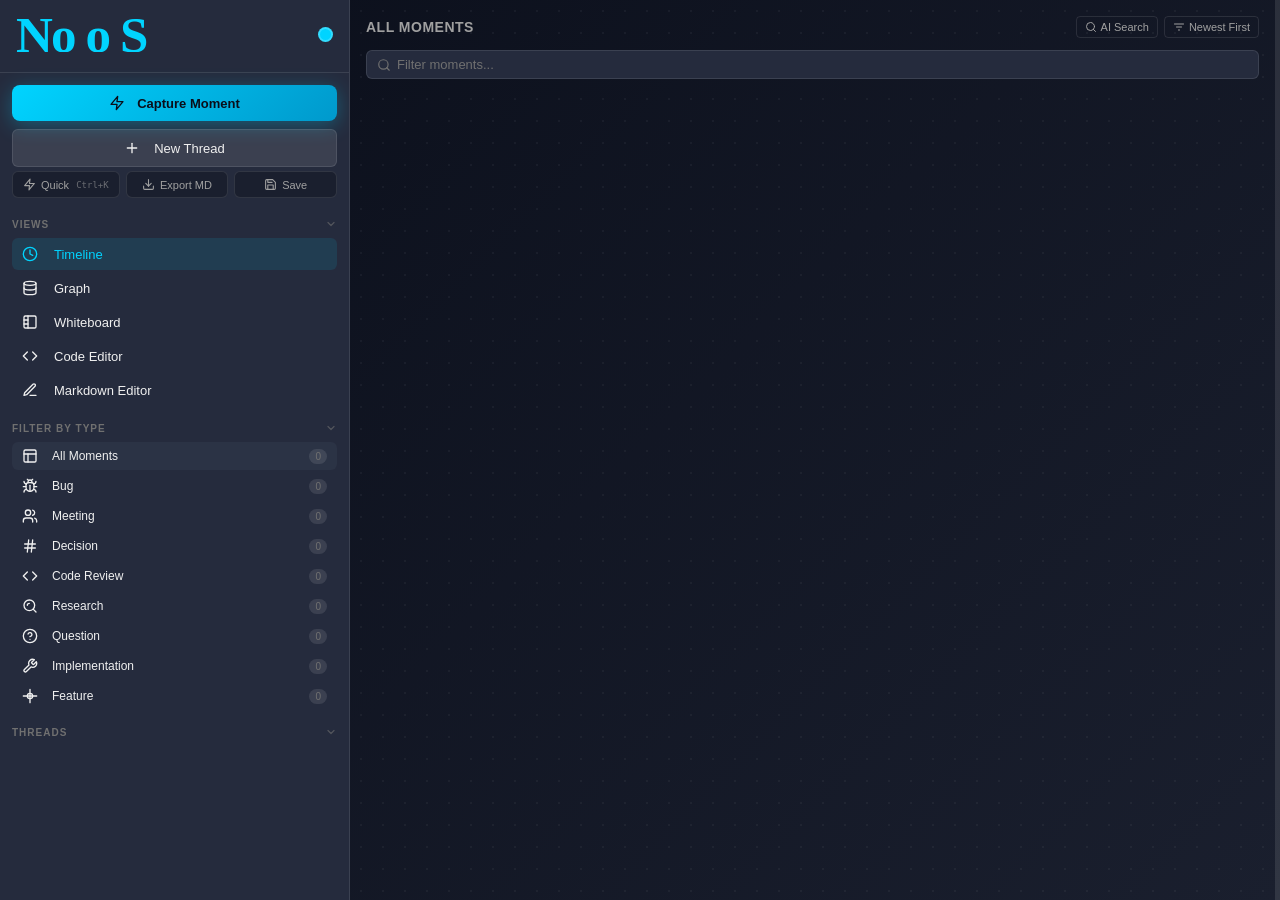
==== commit 96f92100: "Wire up logo.svg as the sidebar wordmark Replaced the plain-text CSS wordmark with the logo.svg imag" ====
--- a/noos.html
+++ b/noos.html
@@ -19,7 +19,7 @@
         <div class="sidebar-header-top">
           <div class="logo">
             <button class="logoModalBtn" onclick="showAboutModal()" style="background:none;border:none;cursor:pointer;padding:0;">
-              <span class="logo-wordmark">NooS</span>
+              <img src="logo.svg" alt="NooS" class="logo-wordmark-img">
             </button>
           </div>
           
--- a/noos.css
+++ b/noos.css
@@ -207,12 +207,10 @@
       text-shadow: 0 0 20px rgba(0, 212, 255, 0.3);
     }
 
-    .logo-wordmark {
-      font-size: 28px;
-      font-weight: 800;
-      letter-spacing: -0.5px;
-      color: var(--accent-primary);
-      line-height: 1;
+    .logo-wordmark-img {
+      height: 36px;
+      width: auto;
+      display: block;
     }
 
     .tagline {
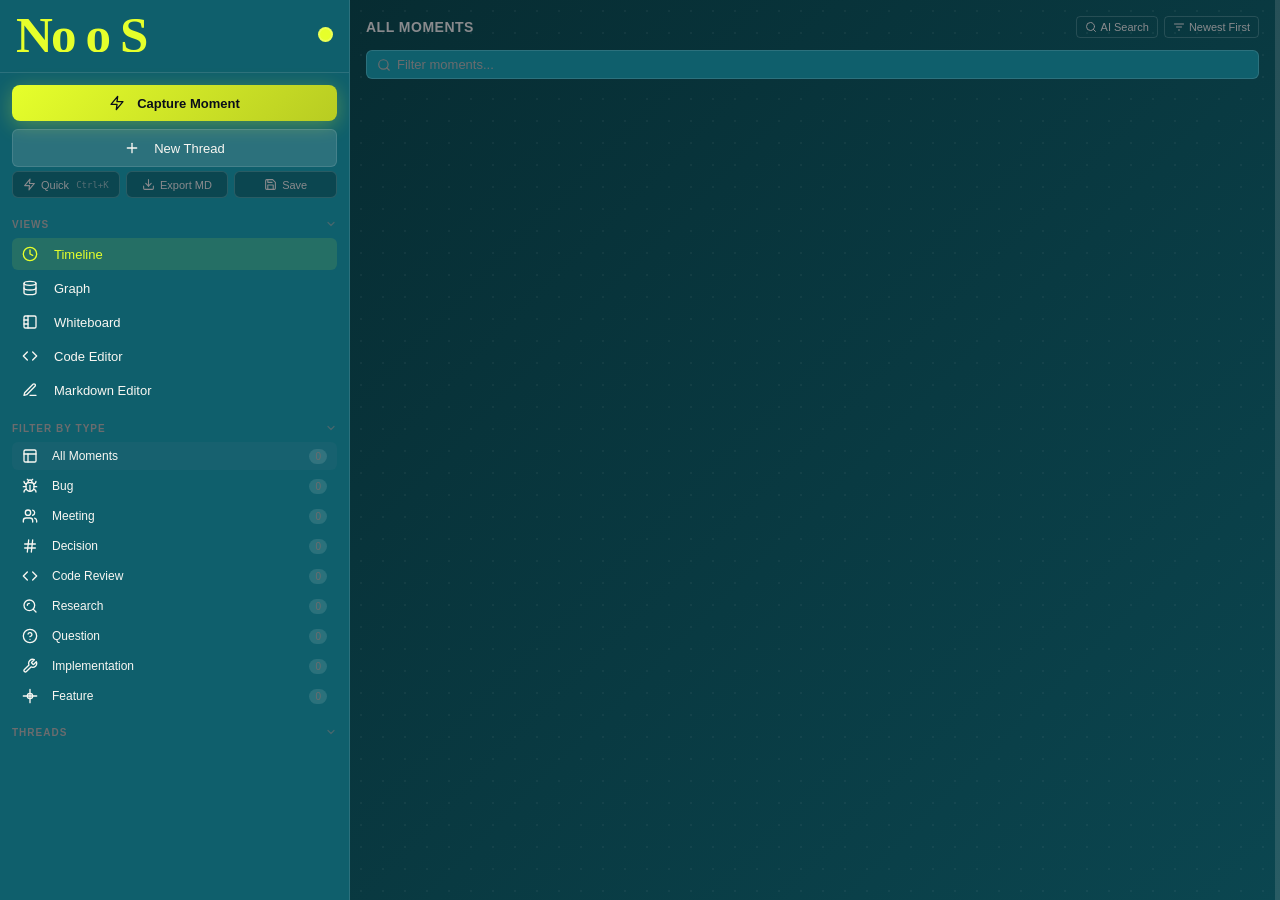
==== commit 94478a8d: "Rebuild main theme from COLORS.jpg palette Default (Classic) theme now uses the lime/teal/cream/grey" ====
--- a/noos.html
+++ b/noos.html
@@ -30,7 +30,7 @@
               <div class="theme-popover" id="themePopover">
                 <div class="theme-popover-title">Theme</div>
                 <div class="theme-swatch-grid">
-                  <div class="theme-swatch" data-theme="classic" style="background:#00d4ff" title="NooS Classic" onclick="applyTheme('classic');closeThemePopover()"></div>
+                  <div class="theme-swatch" data-theme="classic" style="background:#e6ff2b" title="NooS Classic" onclick="applyTheme('classic');closeThemePopover()"></div>
                   <div class="theme-swatch" data-theme="ruby-noir" style="background:#e0115f" title="NooS Noir" onclick="applyTheme('ruby-noir');closeThemePopover()"></div>
                   <div class="theme-swatch" data-theme="ruby-twilight" style="background:#a78bfa" title="NooS Twilight" onclick="applyTheme('ruby-twilight');closeThemePopover()"></div>
                   <div class="theme-swatch" data-theme="ruby-forest" style="background:#34d399" title="NooS Forest" onclick="applyTheme('ruby-forest');closeThemePopover()"></div>
@@ -691,7 +691,7 @@
         <h3>🎨 Theme</h3>
         <div id="modalThemeGrid" style="display: grid; grid-template-columns: 1fr 1fr; gap: 8px; margin-bottom: 16px;">
           <div class="theme-option" data-theme="classic" onclick="selectThemeFromModal(this)">
-            <div class="theme-color-preview" style="background: #00d4ff;"></div>
+            <div class="theme-color-preview" style="background: #e6ff2b;"></div>
             <span class="theme-name">NooS Classic</span>
           </div>
           <div class="theme-option" data-theme="ruby-noir" onclick="selectThemeFromModal(this)">
--- a/noos.css
+++ b/noos.css
@@ -1,17 +1,17 @@
     /* Theme Variables */
     :root {
-      /* Classic - Dark Blue (Default) */
-      --bg-primary: #0a0e1a;
-      --bg-secondary: #1a1f2e;
-      --bg-tertiary: #252b3d;
-      --bg-card: rgba(30, 35, 50, 0.6);
-      --text-primary: #f0f0f0;
-      --text-secondary: #a0a0a0;
-      --text-muted: #707070;
-      --border-color: rgba(255, 255, 255, 0.1);
-      --accent-primary: #00d4ff;
-      --accent-secondary: #0099cc;
-      --ruby-accent: #e0115f;
+      /* Classic - Lime & Teal (Default), from COLORS.jpg */
+      --bg-primary: #06272c;
+      --bg-secondary: #0b4650;
+      --bg-tertiary: #0f5f6c;
+      --bg-card: rgba(15, 95, 108, 0.35);
+      --text-primary: #f9f7f2;
+      --text-secondary: #898a8d;
+      --text-muted: #6b6c6e;
+      --border-color: rgba(249, 247, 242, 0.12);
+      --accent-primary: #e6ff2b;
+      --accent-secondary: #b8cc22;
+      --ruby-accent: #2bc4d6;
     }
     
     [data-theme="ruby-noir"] {
@@ -204,7 +204,7 @@
       align-items: center;
       letter-spacing: -0.5px;
       margin-bottom: 0;
-      text-shadow: 0 0 20px rgba(0, 212, 255, 0.3);
+      text-shadow: 0 0 20px rgba(230, 255, 43, 0.3);
     }
 
     .logo-wordmark-img {
@@ -339,7 +339,7 @@
     }
     
     .nav-item.active {
-      background: rgba(0, 212, 255, 0.1);
+      background: rgba(230, 255, 43, 0.1);
       color: var(--accent-primary);
     }
     
@@ -393,12 +393,12 @@
       cursor: pointer;
       transition: all 0.3s;
       margin: 12px;
-      box-shadow: 0 4px 20px rgba(0, 212, 255, 0.3);
+      box-shadow: 0 4px 20px rgba(230, 255, 43, 0.3);
     }
     
     .btn-primary:hover {
       transform: translateY(-1px);
-      box-shadow: 0 6px 25px rgba(0, 212, 255, 0.4);
+      box-shadow: 0 6px 25px rgba(230, 255, 43, 0.4);
     }
     
     .btn-secondary {
@@ -457,8 +457,8 @@
       display: flex;
       align-items: center;
       justify-content: space-between;
-      background: linear-gradient(135deg, rgba(0, 212, 255, 0.15), rgba(0, 153, 204, 0.1));
-      border: 1px solid rgba(0, 212, 255, 0.3);
+      background: linear-gradient(135deg, rgba(230, 255, 43, 0.15), rgba(184, 204, 34, 0.1));
+      border: 1px solid rgba(230, 255, 43, 0.3);
       border-radius: 8px;
       padding: 10px 12px;
       margin-bottom: 16px;
@@ -556,8 +556,8 @@
       display: inline-block;
       font-size: 10px;
       padding: 4px 8px;
-      background: rgba(0, 212, 255, 0.15);
-      border: 1px solid rgba(0, 212, 255, 0.3);
+      background: rgba(230, 255, 43, 0.15);
+      border: 1px solid rgba(230, 255, 43, 0.3);
       border-radius: 4px;
       color: var(--accent-primary);
       margin-bottom: 8px;
@@ -882,7 +882,7 @@
     }
     
     .attachment-preview:hover {
-      border-color: rgba(0, 212, 255, 0.5);
+      border-color: rgba(230, 255, 43, 0.5);
       transform: scale(1.05);
     }
     
@@ -912,7 +912,7 @@
       transition: background 0.2s;
     }
     .attachment-file-item:hover {
-      background: rgba(0, 212, 255, 0.1);
+      background: rgba(230, 255, 43, 0.1);
     }
 
     .attachment-preview-large {
@@ -1152,8 +1152,8 @@
     .capture-thread-indicator {
       margin-top: 12px;
       padding: 8px 12px;
-      background: rgba(0, 212, 255, 0.15);
-      border: 1px solid rgba(0, 212, 255, 0.3);
+      background: rgba(230, 255, 43, 0.15);
+      border: 1px solid rgba(230, 255, 43, 0.3);
       border-radius: 6px;
       font-size: 12px;
       color: var(--accent-primary);
@@ -1245,7 +1245,7 @@
     .form-textarea:focus {
       outline: none;
       border-color: var(--accent-primary);
-      box-shadow: 0 0 0 3px rgba(0, 212, 255, 0.1);
+      box-shadow: 0 0 0 3px rgba(230, 255, 43, 0.1);
     }
     
     .form-input {
@@ -1262,13 +1262,13 @@
     .form-input:focus {
       outline: none;
       border-color: var(--accent-primary);
-      box-shadow: 0 0 0 3px rgba(0, 212, 255, 0.1);
+      box-shadow: 0 0 0 3px rgba(230, 255, 43, 0.1);
     }
     
     /* Select dropdown styling */
     select.form-input {
       cursor: pointer;
-      background-image: url("data:image/svg+xml,%3Csvg xmlns='http://www.w3.org/2000/svg' width='12' height='12' viewBox='0 0 12 12'%3E%3Cpath fill='%2300d4ff' d='M6 9L1 4h10z'/%3E%3C/svg%3E");
+      background-image: url("data:image/svg+xml,%3Csvg xmlns='http://www.w3.org/2000/svg' width='12' height='12' viewBox='0 0 12 12'%3E%3Cpath fill='%23e6ff2b' d='M6 9L1 4h10z'/%3E%3C/svg%3E");
       background-repeat: no-repeat;
       background-position: right 12px center;
       padding-right: 36px;
@@ -1284,7 +1284,7 @@
     }
     
     select.form-input:hover {
-      border-color: rgba(0, 212, 255, 0.3);
+      border-color: rgba(230, 255, 43, 0.3);
     }
     
     .context-fields {
@@ -1322,7 +1322,7 @@
     .template-field-textarea:focus {
       outline: none;
       border-color: var(--accent-primary);
-      box-shadow: 0 0 0 3px rgba(0, 212, 255, 0.1);
+      box-shadow: 0 0 0 3px rgba(230, 255, 43, 0.1);
     }
     
     .template-data-display {
@@ -1362,7 +1362,7 @@
       border-radius: 4px;
       font-size: 11px;
       font-weight: 600;
-      background: rgba(0, 212, 255, 0.15);
+      background: rgba(230, 255, 43, 0.15);
       color: var(--accent-primary);
     }
     
@@ -1402,8 +1402,8 @@
       align-items: center;
       gap: 4px;
       padding: 3px 8px;
-      background: rgba(0, 212, 255, 0.1);
-      border: 1px solid rgba(0, 212, 255, 0.3);
+      background: rgba(230, 255, 43, 0.1);
+      border: 1px solid rgba(230, 255, 43, 0.3);
       border-radius: 12px;
       font-size: 11px;
       color: var(--accent-primary);
@@ -1413,8 +1413,8 @@
     }
     
     .moment-tag:hover {
-      background: rgba(0, 212, 255, 0.2);
-      border-color: rgba(0, 212, 255, 0.5);
+      background: rgba(230, 255, 43, 0.2);
+      border-color: rgba(230, 255, 43, 0.5);
     }
     
     .moment-tag.auto-tag {
@@ -1577,7 +1577,7 @@
     .tags-input:focus {
       outline: none;
       border-color: var(--accent-primary);
-      box-shadow: 0 0 0 3px rgba(0, 212, 255, 0.1);
+      box-shadow: 0 0 0 3px rgba(230, 255, 43, 0.1);
     }
     
     .tags-display {
@@ -1698,7 +1698,7 @@
     }
     
     .trace-table thead {
-      background: rgba(0, 212, 255, 0.1);
+      background: rgba(230, 255, 43, 0.1);
       position: sticky;
       top: 0;
       z-index: 1;
@@ -1709,7 +1709,7 @@
       text-align: left;
       font-weight: 600;
       color: var(--accent-primary);
-      border-bottom: 2px solid rgba(0, 212, 255, 0.3);
+      border-bottom: 2px solid rgba(230, 255, 43, 0.3);
       font-size: 11px;
       text-transform: uppercase;
       letter-spacing: 0.5px;
@@ -1756,12 +1756,12 @@
       background: linear-gradient(135deg, var(--accent-primary) 0%, var(--accent-secondary) 100%);
       border: none;
       color: #0a0e1a;
-      box-shadow: 0 4px 20px rgba(0, 212, 255, 0.3);
+      box-shadow: 0 4px 20px rgba(230, 255, 43, 0.3);
     }
     
     .btn-capture:hover {
       transform: translateY(-2px);
-      box-shadow: 0 6px 25px rgba(0, 212, 255, 0.4);
+      box-shadow: 0 6px 25px rgba(230, 255, 43, 0.4);
     }
     
     .btn-cancel {
@@ -1810,7 +1810,7 @@
     .search-input:focus {
       outline: none;
       border-color: var(--accent-primary);
-      box-shadow: 0 0 0 3px rgba(0, 212, 255, 0.1);
+      box-shadow: 0 0 0 3px rgba(230, 255, 43, 0.1);
     }
     
     .btn-search {
@@ -1830,7 +1830,7 @@
     
     .btn-search:hover:not(:disabled) {
       transform: translateY(-1px);
-      box-shadow: 0 4px 20px rgba(0, 212, 255, 0.3);
+      box-shadow: 0 4px 20px rgba(230, 255, 43, 0.3);
     }
     
     .btn-search:disabled {
@@ -2194,7 +2194,7 @@
     }
     .wb-tool-btn:hover { background: var(--border-color); }
     .wb-tool-btn.active {
-      background: rgba(0,212,255,0.12);
+      background: rgba(230,255,43,0.12);
       color: var(--accent-primary);
       border-color: var(--accent-primary);
     }
@@ -2268,7 +2268,7 @@
     }
     .wb-tile.selected {
       border-color: var(--accent-primary);
-      box-shadow: 0 0 0 2px rgba(0,212,255,0.2), 0 2px 10px rgba(0,0,0,0.35);
+      box-shadow: 0 0 0 2px rgba(230,255,43,0.2), 0 2px 10px rgba(0,0,0,0.35);
     }
     .wb-tile.link-source {
       border-color: #e05252;
@@ -2557,7 +2557,7 @@
     }
     
     .thread-item.active {
-      background: rgba(0, 212, 255, 0.1);
+      background: rgba(230, 255, 43, 0.1);
       border-left: 3px solid var(--accent-primary);
     }
     
@@ -2673,8 +2673,8 @@
     
     /* Thread Assignment */
     .thread-assignment {
-      background: rgba(0, 212, 255, 0.05);
-      border: 1px solid rgba(0, 212, 255, 0.2);
+      background: rgba(230, 255, 43, 0.05);
+      border: 1px solid rgba(230, 255, 43, 0.2);
       border-radius: 8px;
       padding: 12px;
       margin-bottom: 16px;
@@ -2715,7 +2715,7 @@
       width: 100%;
       padding: 8px 10px;
       background: rgba(0, 0, 0, 0.3);
-      border: 1px solid rgba(0, 212, 255, 0.3);
+      border: 1px solid rgba(230, 255, 43, 0.3);
       border-radius: 6px;
       color: var(--text-primary);
       font-size: 13px;
@@ -2724,13 +2724,13 @@
     }
     
     .thread-select:hover {
-      border-color: rgba(0, 212, 255, 0.5);
+      border-color: rgba(230, 255, 43, 0.5);
     }
     
     .thread-select:focus {
       outline: none;
       border-color: var(--accent-primary);
-      box-shadow: 0 0 0 3px rgba(0, 212, 255, 0.1);
+      box-shadow: 0 0 0 3px rgba(230, 255, 43, 0.1);
     }
     
     .thread-select option {
@@ -2776,7 +2776,7 @@
       color: var(--accent-primary);
       font-weight: 600;
       padding: 2px 6px;
-      background: rgba(0, 212, 255, 0.15);
+      background: rgba(230, 255, 43, 0.15);
       border-radius: 3px;
     }
     
@@ -3841,7 +3841,7 @@
   }
   .sf-pill:hover { border-color: var(--accent-primary); color: var(--text-primary); }
   .sf-pill.active {
-    background: rgba(var(--accent-rgb, 0,212,255), 0.15);
+    background: rgba(var(--accent-rgb, 230,255,43), 0.15);
     border-color: var(--accent-primary);
     color: var(--accent-primary);
   }
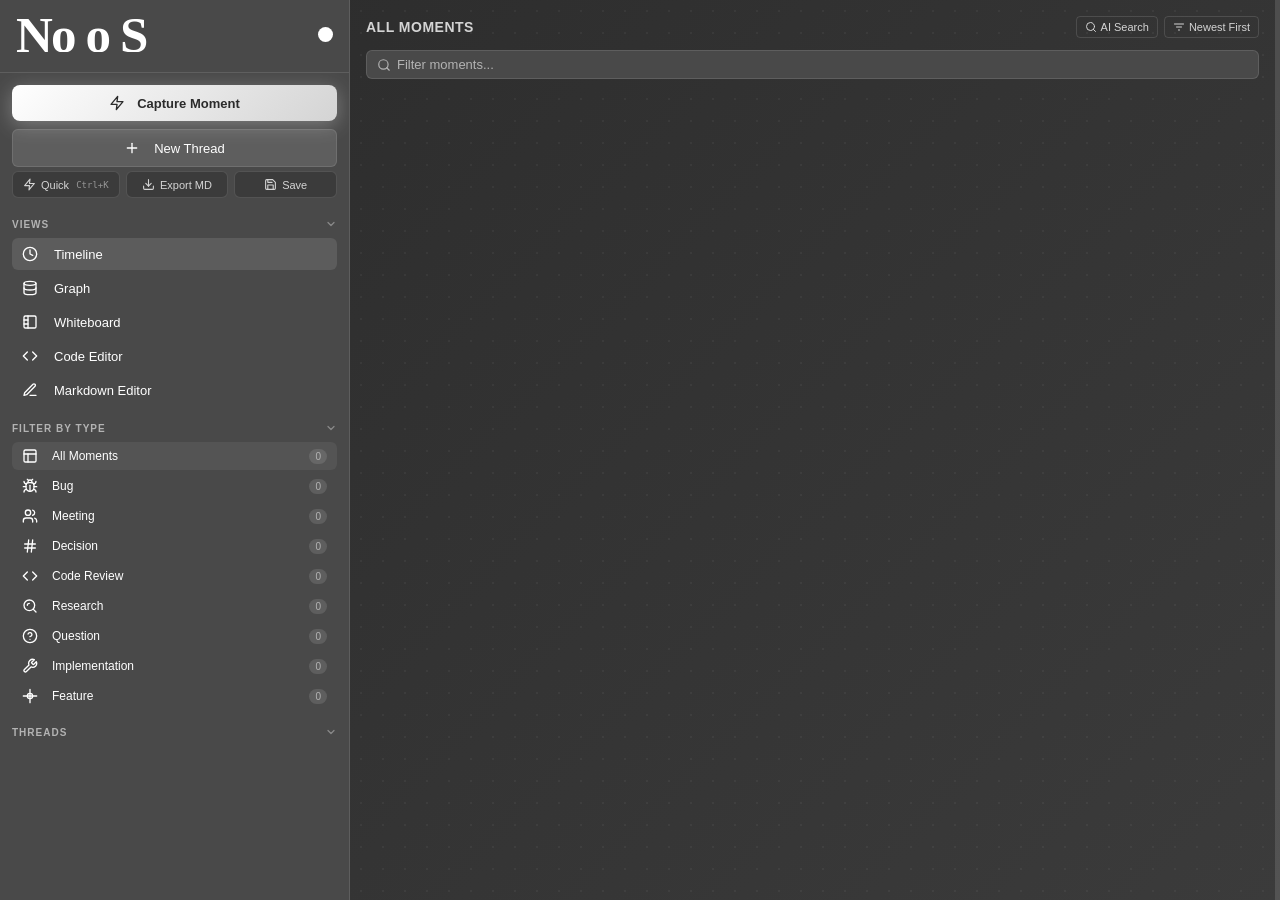
==== commit ef7eb4e2: "Rebuild default theme from scratch: pure grayscale, saltAndPepper.png only Discarded the lime/teal p" ====
--- a/noos.html
+++ b/noos.html
@@ -30,7 +30,7 @@
               <div class="theme-popover" id="themePopover">
                 <div class="theme-popover-title">Theme</div>
                 <div class="theme-swatch-grid">
-                  <div class="theme-swatch" data-theme="classic" style="background:#e6ff2b" title="NooS Classic" onclick="applyTheme('classic');closeThemePopover()"></div>
+                  <div class="theme-swatch" data-theme="classic" style="background:#ffffff" title="NooS Classic" onclick="applyTheme('classic');closeThemePopover()"></div>
                   <div class="theme-swatch" data-theme="ruby-noir" style="background:#e0115f" title="NooS Noir" onclick="applyTheme('ruby-noir');closeThemePopover()"></div>
                   <div class="theme-swatch" data-theme="ruby-twilight" style="background:#a78bfa" title="NooS Twilight" onclick="applyTheme('ruby-twilight');closeThemePopover()"></div>
                   <div class="theme-swatch" data-theme="ruby-forest" style="background:#34d399" title="NooS Forest" onclick="applyTheme('ruby-forest');closeThemePopover()"></div>
@@ -691,7 +691,7 @@
         <h3>🎨 Theme</h3>
         <div id="modalThemeGrid" style="display: grid; grid-template-columns: 1fr 1fr; gap: 8px; margin-bottom: 16px;">
           <div class="theme-option" data-theme="classic" onclick="selectThemeFromModal(this)">
-            <div class="theme-color-preview" style="background: #e6ff2b;"></div>
+            <div class="theme-color-preview" style="background: #ffffff;"></div>
             <span class="theme-name">NooS Classic</span>
           </div>
           <div class="theme-option" data-theme="ruby-noir" onclick="selectThemeFromModal(this)">
--- a/noos.css
+++ b/noos.css
@@ -1,19 +1,22 @@
     /* Theme Variables */
     :root {
-      /* Classic - Lime & Teal (Default), from COLORS.jpg */
-      --bg-primary: #06272c;
-      --bg-secondary: #0b4650;
-      --bg-tertiary: #0f5f6c;
-      --bg-card: rgba(15, 95, 108, 0.35);
-      --text-primary: #f9f7f2;
-      --text-secondary: #898a8d;
-      --text-muted: #6b6c6e;
-      --border-color: rgba(249, 247, 242, 0.12);
-      --accent-primary: #e6ff2b;
-      --accent-secondary: #b8cc22;
-      --ruby-accent: #2bc4d6;
-    }
-    
+      /* Classic (Default), built ONLY from the 4 saltAndPepper.png swatches:
+         #ffffff white, #d4d4d4 light grey, #b3b3b3 medium grey, #2b2b2b near-black.
+         Strict neutral/commercial palette, no hue. Background hierarchy uses
+         alpha-blended overlays of the same 4 tones, never an invented color. */
+      --bg-primary: #2b2b2b;                      /* exact: near-black */
+      --bg-secondary: #3b3b3b;                     /* near-black + ~12% medium grey */
+      --bg-tertiary: #494949;                      /* near-black + ~22% medium grey */
+      --bg-card: rgba(179, 179, 179, 0.08);        /* exact: medium grey, translucent */
+      --text-primary: #ffffff;                     /* exact: white */
+      --text-secondary: #d4d4d4;                   /* exact: light grey */
+      --text-muted: #b3b3b3;                        /* exact: medium grey */
+      --border-color: rgba(179, 179, 179, 0.2);    /* exact: medium grey, translucent */
+      --accent-primary: #ffffff;                    /* exact: white */
+      --accent-secondary: #d4d4d4;                  /* exact: light grey */
+      --ruby-accent: #b3b3b3;                        /* exact: medium grey, for chart/legend contrast against white */
+    }
+
     [data-theme="ruby-noir"] {
       --bg-primary: #0d0d0d;
       --bg-secondary: #1a1a1a;
@@ -204,7 +207,7 @@
       align-items: center;
       letter-spacing: -0.5px;
       margin-bottom: 0;
-      text-shadow: 0 0 20px rgba(230, 255, 43, 0.3);
+      text-shadow: 0 0 20px rgba(255, 255, 255, 0.3);
     }
 
     .logo-wordmark-img {
@@ -339,7 +342,7 @@
     }
     
     .nav-item.active {
-      background: rgba(230, 255, 43, 0.1);
+      background: rgba(255, 255, 255, 0.1);
       color: var(--accent-primary);
     }
     
@@ -360,7 +363,7 @@
     }
     
     .filter-item.active {
-      background: rgba(100, 116, 139, 0.1);
+      background: rgba(179, 179, 179, 0.1);
       color: var(--text-primary);
     }
     
@@ -387,18 +390,18 @@
       background: linear-gradient(135deg, var(--accent-primary) 0%, var(--accent-secondary) 100%);
       border: none;
       border-radius: 8px;
-      color: #0a0e1a;
+      color: #2b2b2b;
       font-weight: 600;
       font-size: 13px;
       cursor: pointer;
       transition: all 0.3s;
       margin: 12px;
-      box-shadow: 0 4px 20px rgba(230, 255, 43, 0.3);
+      box-shadow: 0 4px 20px rgba(255, 255, 255, 0.3);
     }
     
     .btn-primary:hover {
       transform: translateY(-1px);
-      box-shadow: 0 6px 25px rgba(230, 255, 43, 0.4);
+      box-shadow: 0 6px 25px rgba(255, 255, 255, 0.4);
     }
     
     .btn-secondary {
@@ -457,8 +460,8 @@
       display: flex;
       align-items: center;
       justify-content: space-between;
-      background: linear-gradient(135deg, rgba(230, 255, 43, 0.15), rgba(184, 204, 34, 0.1));
-      border: 1px solid rgba(230, 255, 43, 0.3);
+      background: linear-gradient(135deg, rgba(255, 255, 255, 0.15), rgba(212, 212, 212, 0.1));
+      border: 1px solid rgba(255, 255, 255, 0.3);
       border-radius: 8px;
       padding: 10px 12px;
       margin-bottom: 16px;
@@ -520,7 +523,7 @@
     }
     
     .moment-card {
-      background: rgba(30, 41, 59, 0.7);
+      background: rgba(59, 59, 59, 0.7);
       border: 1px solid var(--border-color);
       border-left: 3px solid;
       border-radius: 8px;
@@ -542,22 +545,22 @@
     }
     
     .moment-card:hover {
-      background: rgba(30, 41, 59, 0.6);
+      background: rgba(59, 59, 59, 0.6);
       border-color: var(--border-color);
       transform: translateX(4px);
     }
     
     .moment-card.selected {
       border-left-width: 4px;
-      background: rgba(30, 41, 59, 0.8);
+      background: rgba(59, 59, 59, 0.8);
     }
     
     .moment-thread-badge {
       display: inline-block;
       font-size: 10px;
       padding: 4px 8px;
-      background: rgba(230, 255, 43, 0.15);
-      border: 1px solid rgba(230, 255, 43, 0.3);
+      background: rgba(255, 255, 255, 0.15);
+      border: 1px solid rgba(255, 255, 255, 0.3);
       border-radius: 4px;
       color: var(--accent-primary);
       margin-bottom: 8px;
@@ -568,8 +571,8 @@
       display: inline-block;
       font-size: 10px;
       padding: 4px 8px;
-      background: rgba(100, 116, 139, 0.15);
-      border: 1px solid rgba(100, 116, 139, 0.3);
+      background: rgba(179, 179, 179, 0.15);
+      border: 1px solid rgba(179, 179, 179, 0.3);
       border-radius: 4px;
       color: var(--text-secondary);
       margin-bottom: 8px;
@@ -680,7 +683,7 @@
     .moment-text {
       font-size: 13px;
       line-height: 1.5;
-      color: #cbd5e1;
+      color: #d4d4d4;
       margin-top: 10px;
       margin-bottom: 8px;
       display: -webkit-box;
@@ -882,7 +885,7 @@
     }
     
     .attachment-preview:hover {
-      border-color: rgba(230, 255, 43, 0.5);
+      border-color: rgba(255, 255, 255, 0.5);
       transform: scale(1.05);
     }
     
@@ -912,7 +915,7 @@
       transition: background 0.2s;
     }
     .attachment-file-item:hover {
-      background: rgba(230, 255, 43, 0.1);
+      background: rgba(255, 255, 255, 0.1);
     }
 
     .attachment-preview-large {
@@ -1006,7 +1009,7 @@
       flex-shrink: 0;
       padding: 12px 16px;
       border-top: 1px solid var(--border-color);
-      background: rgba(15, 23, 42, 0.95);
+      background: rgba(43, 43, 43, 0.95);
       display: flex;
       flex-direction: column;
       gap: 8px;
@@ -1074,7 +1077,7 @@
     .detail-content {
       font-size: 13px;
       line-height: 1.6;
-      color: #cbd5e1;
+      color: #d4d4d4;
       margin-bottom: 16px;
       word-wrap: break-word;
     }
@@ -1100,7 +1103,7 @@
       background: rgba(0, 0, 0, 0.2);
       padding: 12px;
       border-radius: 6px;
-      border-left: 2px solid rgba(100, 116, 139, 0.3);
+      border-left: 2px solid rgba(179, 179, 179, 0.3);
     }
     
     .context-item-label {
@@ -1152,8 +1155,8 @@
     .capture-thread-indicator {
       margin-top: 12px;
       padding: 8px 12px;
-      background: rgba(230, 255, 43, 0.15);
-      border: 1px solid rgba(230, 255, 43, 0.3);
+      background: rgba(255, 255, 255, 0.15);
+      border: 1px solid rgba(255, 255, 255, 0.3);
       border-radius: 6px;
       font-size: 12px;
       color: var(--accent-primary);
@@ -1177,7 +1180,7 @@
       align-items: center;
       gap: 6px;
       padding: 12px;
-      background: rgba(30, 41, 59, 0.4);
+      background: rgba(59, 59, 59, 0.4);
       border: 2px solid var(--border-color);
       border-radius: 8px;
       cursor: pointer;
@@ -1185,13 +1188,13 @@
     }
     
     .type-btn:hover {
-      background: rgba(30, 41, 59, 0.6);
+      background: rgba(59, 59, 59, 0.6);
       border-color: var(--border-color);
     }
     
     .type-btn.active {
       border-color: currentColor;
-      background: rgba(30, 41, 59, 0.8);
+      background: rgba(59, 59, 59, 0.8);
     }
     
     .type-btn-icon {
@@ -1245,7 +1248,7 @@
     .form-textarea:focus {
       outline: none;
       border-color: var(--accent-primary);
-      box-shadow: 0 0 0 3px rgba(230, 255, 43, 0.1);
+      box-shadow: 0 0 0 3px rgba(255, 255, 255, 0.1);
     }
     
     .form-input {
@@ -1262,13 +1265,13 @@
     .form-input:focus {
       outline: none;
       border-color: var(--accent-primary);
-      box-shadow: 0 0 0 3px rgba(230, 255, 43, 0.1);
+      box-shadow: 0 0 0 3px rgba(255, 255, 255, 0.1);
     }
     
     /* Select dropdown styling */
     select.form-input {
       cursor: pointer;
-      background-image: url("data:image/svg+xml,%3Csvg xmlns='http://www.w3.org/2000/svg' width='12' height='12' viewBox='0 0 12 12'%3E%3Cpath fill='%23e6ff2b' d='M6 9L1 4h10z'/%3E%3C/svg%3E");
+      background-image: url("data:image/svg+xml,%3Csvg xmlns='http://www.w3.org/2000/svg' width='12' height='12' viewBox='0 0 12 12'%3E%3Cpath fill='%23ffffff' d='M6 9L1 4h10z'/%3E%3C/svg%3E");
       background-repeat: no-repeat;
       background-position: right 12px center;
       padding-right: 36px;
@@ -1278,13 +1281,13 @@
     }
     
     select.form-input option {
-      background: #1a1f2e;
+      background: #2b2b2b;
       color: var(--text-primary);
       padding: 8px;
     }
     
     select.form-input:hover {
-      border-color: rgba(230, 255, 43, 0.3);
+      border-color: rgba(255, 255, 255, 0.3);
     }
     
     .context-fields {
@@ -1301,7 +1304,7 @@
       display: block;
       font-size: 12px;
       font-weight: 600;
-      color: #cbd5e1;
+      color: #d4d4d4;
       margin-bottom: 6px;
     }
     
@@ -1322,7 +1325,7 @@
     .template-field-textarea:focus {
       outline: none;
       border-color: var(--accent-primary);
-      box-shadow: 0 0 0 3px rgba(230, 255, 43, 0.1);
+      box-shadow: 0 0 0 3px rgba(255, 255, 255, 0.1);
     }
     
     .template-data-display {
@@ -1362,7 +1365,7 @@
       border-radius: 4px;
       font-size: 11px;
       font-weight: 600;
-      background: rgba(230, 255, 43, 0.15);
+      background: rgba(255, 255, 255, 0.15);
       color: var(--accent-primary);
     }
     
@@ -1402,8 +1405,8 @@
       align-items: center;
       gap: 4px;
       padding: 3px 8px;
-      background: rgba(230, 255, 43, 0.1);
-      border: 1px solid rgba(230, 255, 43, 0.3);
+      background: rgba(255, 255, 255, 0.1);
+      border: 1px solid rgba(255, 255, 255, 0.3);
       border-radius: 12px;
       font-size: 11px;
       color: var(--accent-primary);
@@ -1413,8 +1416,8 @@
     }
     
     .moment-tag:hover {
-      background: rgba(230, 255, 43, 0.2);
-      border-color: rgba(230, 255, 43, 0.5);
+      background: rgba(255, 255, 255, 0.2);
+      border-color: rgba(255, 255, 255, 0.5);
     }
     
     .moment-tag.auto-tag {
@@ -1577,7 +1580,7 @@
     .tags-input:focus {
       outline: none;
       border-color: var(--accent-primary);
-      box-shadow: 0 0 0 3px rgba(230, 255, 43, 0.1);
+      box-shadow: 0 0 0 3px rgba(255, 255, 255, 0.1);
     }
     
     .tags-display {
@@ -1698,7 +1701,7 @@
     }
     
     .trace-table thead {
-      background: rgba(230, 255, 43, 0.1);
+      background: rgba(255, 255, 255, 0.1);
       position: sticky;
       top: 0;
       z-index: 1;
@@ -1709,7 +1712,7 @@
       text-align: left;
       font-weight: 600;
       color: var(--accent-primary);
-      border-bottom: 2px solid rgba(230, 255, 43, 0.3);
+      border-bottom: 2px solid rgba(255, 255, 255, 0.3);
       font-size: 11px;
       text-transform: uppercase;
       letter-spacing: 0.5px;
@@ -1717,7 +1720,7 @@
     
     .trace-table td {
       padding: 10px 12px;
-      color: #cbd5e1;
+      color: #d4d4d4;
       border-bottom: 1px solid var(--border-color);
     }
     
@@ -1755,13 +1758,13 @@
     .btn-capture {
       background: linear-gradient(135deg, var(--accent-primary) 0%, var(--accent-secondary) 100%);
       border: none;
-      color: #0a0e1a;
-      box-shadow: 0 4px 20px rgba(230, 255, 43, 0.3);
+      color: #2b2b2b;
+      box-shadow: 0 4px 20px rgba(255, 255, 255, 0.3);
     }
     
     .btn-capture:hover {
       transform: translateY(-2px);
-      box-shadow: 0 6px 25px rgba(230, 255, 43, 0.4);
+      box-shadow: 0 6px 25px rgba(255, 255, 255, 0.4);
     }
     
     .btn-cancel {
@@ -1810,7 +1813,7 @@
     .search-input:focus {
       outline: none;
       border-color: var(--accent-primary);
-      box-shadow: 0 0 0 3px rgba(230, 255, 43, 0.1);
+      box-shadow: 0 0 0 3px rgba(255, 255, 255, 0.1);
     }
     
     .btn-search {
@@ -1818,7 +1821,7 @@
       background: linear-gradient(135deg, var(--accent-primary) 0%, var(--accent-secondary) 100%);
       border: none;
       border-radius: 10px;
-      color: #0a0e1a;
+      color: #2b2b2b;
       font-weight: 600;
       font-size: 13px;
       cursor: pointer;
@@ -1830,7 +1833,7 @@
     
     .btn-search:hover:not(:disabled) {
       transform: translateY(-1px);
-      box-shadow: 0 4px 20px rgba(230, 255, 43, 0.3);
+      box-shadow: 0 4px 20px rgba(255, 255, 255, 0.3);
     }
     
     .btn-search:disabled {
@@ -1938,7 +1941,7 @@
     #graphContainer {
       flex: 1;
       position: relative;
-      background: #04070f;
+      background: #2b2b2b;
       overflow: hidden;
     }
 
@@ -2194,7 +2197,7 @@
     }
     .wb-tool-btn:hover { background: var(--border-color); }
     .wb-tool-btn.active {
-      background: rgba(230,255,43,0.12);
+      background: rgba(255,255,255,0.12);
       color: var(--accent-primary);
       border-color: var(--accent-primary);
     }
@@ -2268,7 +2271,7 @@
     }
     .wb-tile.selected {
       border-color: var(--accent-primary);
-      box-shadow: 0 0 0 2px rgba(230,255,43,0.2), 0 2px 10px rgba(0,0,0,0.35);
+      box-shadow: 0 0 0 2px rgba(255,255,255,0.2), 0 2px 10px rgba(0,0,0,0.35);
     }
     .wb-tile.link-source {
       border-color: #e05252;
@@ -2557,7 +2560,7 @@
     }
     
     .thread-item.active {
-      background: rgba(230, 255, 43, 0.1);
+      background: rgba(255, 255, 255, 0.1);
       border-left: 3px solid var(--accent-primary);
     }
     
@@ -2595,7 +2598,7 @@
     }
     
     .modal {
-      background: rgba(15, 23, 42, 0.95);
+      background: rgba(43, 43, 43, 0.95);
       border: 1px solid var(--border-color);
       border-radius: 12px;
       padding: 24px;
@@ -2673,8 +2676,8 @@
     
     /* Thread Assignment */
     .thread-assignment {
-      background: rgba(230, 255, 43, 0.05);
-      border: 1px solid rgba(230, 255, 43, 0.2);
+      background: rgba(255, 255, 255, 0.05);
+      border: 1px solid rgba(255, 255, 255, 0.2);
       border-radius: 8px;
       padding: 12px;
       margin-bottom: 16px;
@@ -2715,7 +2718,7 @@
       width: 100%;
       padding: 8px 10px;
       background: rgba(0, 0, 0, 0.3);
-      border: 1px solid rgba(230, 255, 43, 0.3);
+      border: 1px solid rgba(255, 255, 255, 0.3);
       border-radius: 6px;
       color: var(--text-primary);
       font-size: 13px;
@@ -2724,17 +2727,17 @@
     }
     
     .thread-select:hover {
-      border-color: rgba(230, 255, 43, 0.5);
+      border-color: rgba(255, 255, 255, 0.5);
     }
     
     .thread-select:focus {
       outline: none;
       border-color: var(--accent-primary);
-      box-shadow: 0 0 0 3px rgba(230, 255, 43, 0.1);
+      box-shadow: 0 0 0 3px rgba(255, 255, 255, 0.1);
     }
     
     .thread-select option {
-      background: #1a1f2e;
+      background: #2b2b2b;
       color: var(--text-primary);
     }
     
@@ -2776,7 +2779,7 @@
       color: var(--accent-primary);
       font-weight: 600;
       padding: 2px 6px;
-      background: rgba(230, 255, 43, 0.15);
+      background: rgba(255, 255, 255, 0.15);
       border-radius: 3px;
     }
     
@@ -2915,7 +2918,7 @@
     /* About Modal Specific Styles */
     .about-content {
       line-height: 1.7;
-      color: #cbd5e1;
+      color: #d4d4d4;
     }
 
     .about-content h3 {
@@ -3841,7 +3844,7 @@
   }
   .sf-pill:hover { border-color: var(--accent-primary); color: var(--text-primary); }
   .sf-pill.active {
-    background: rgba(var(--accent-rgb, 230,255,43), 0.15);
+    background: rgba(var(--accent-rgb, 255,255,255), 0.15);
     border-color: var(--accent-primary);
     color: var(--accent-primary);
   }
